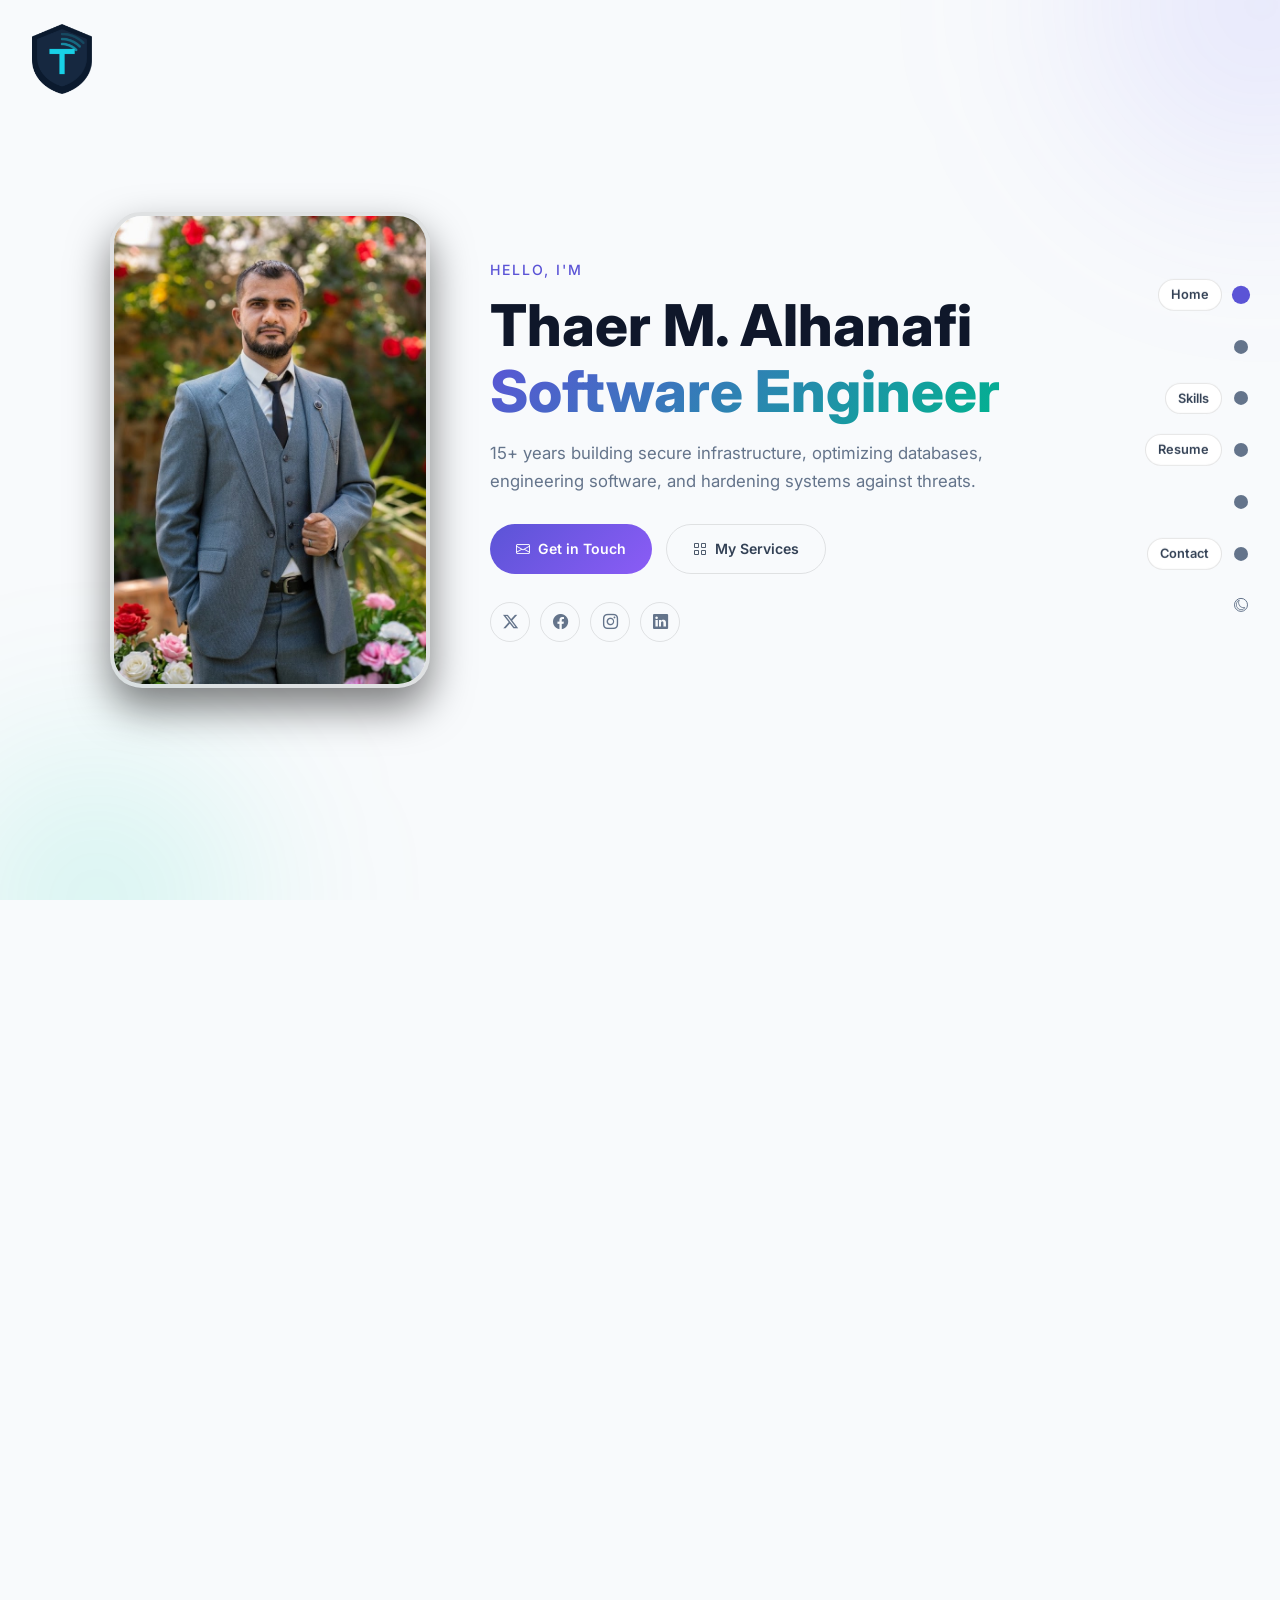
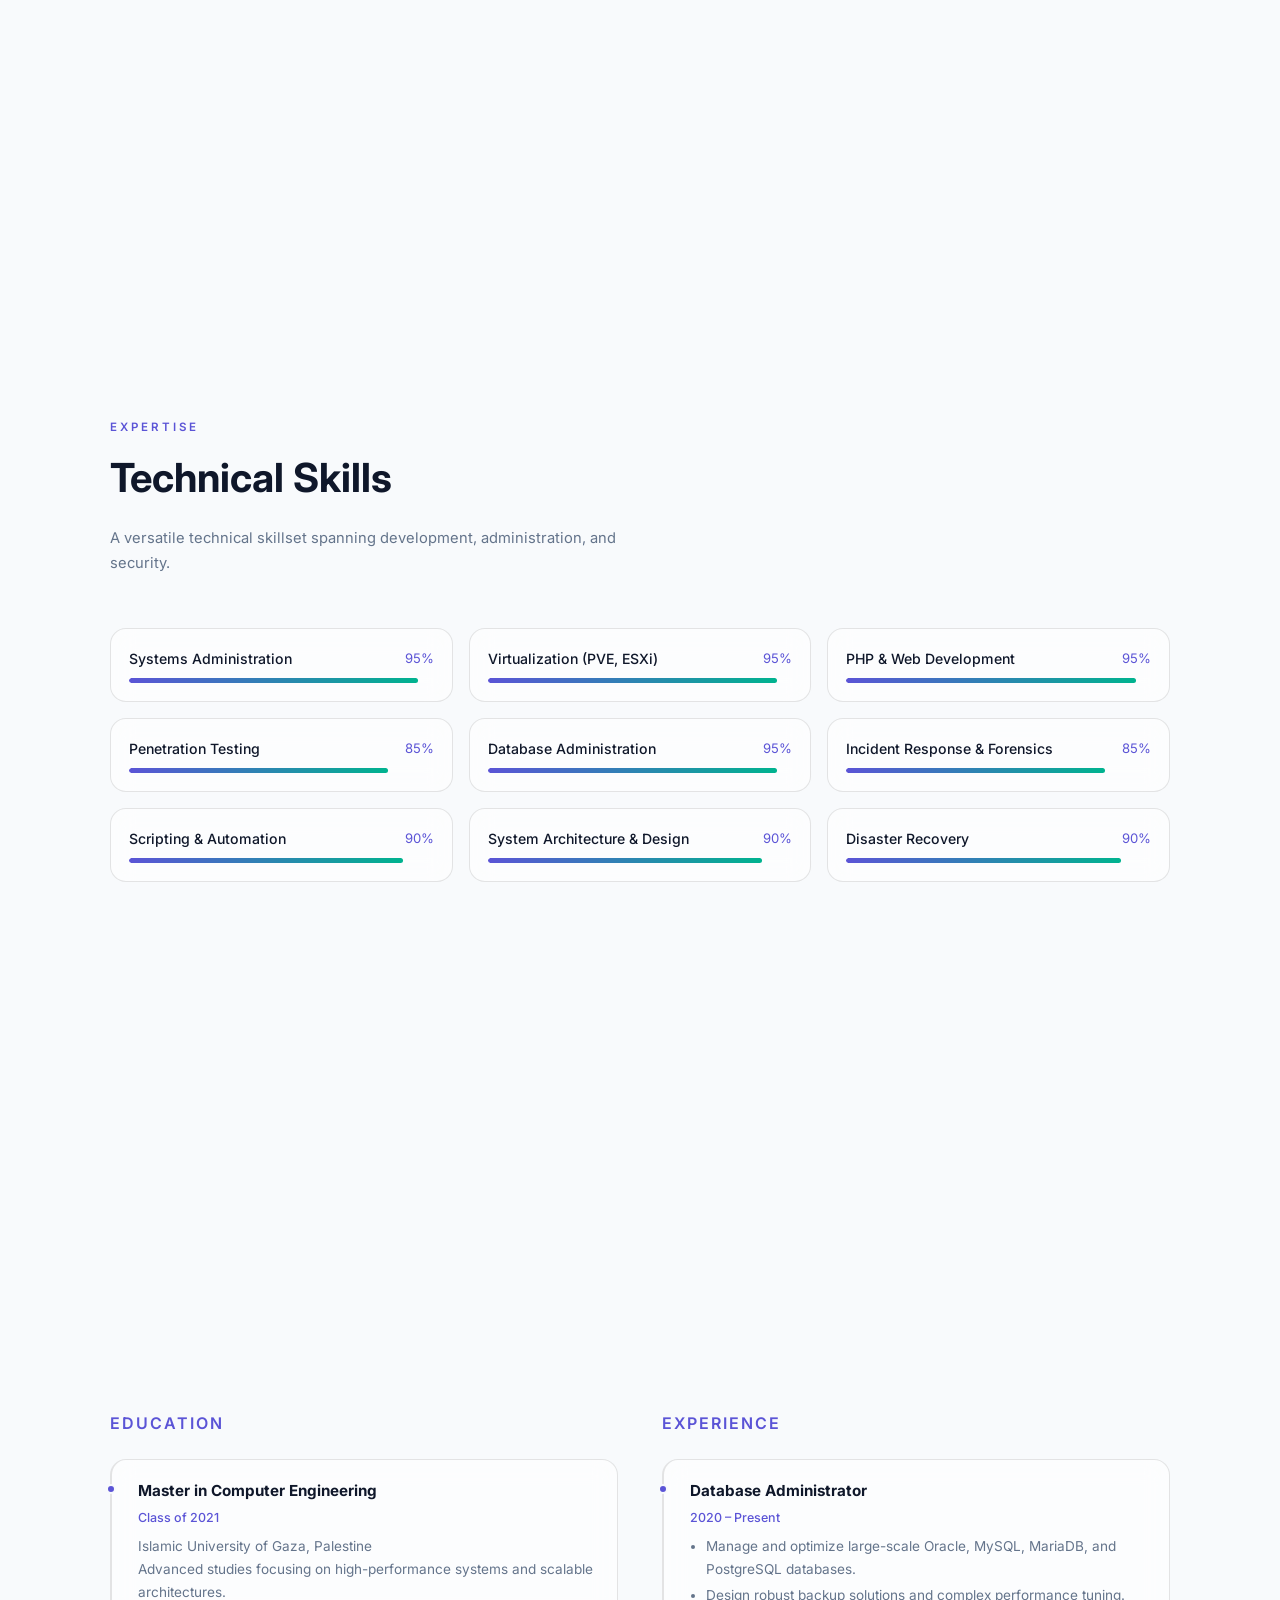
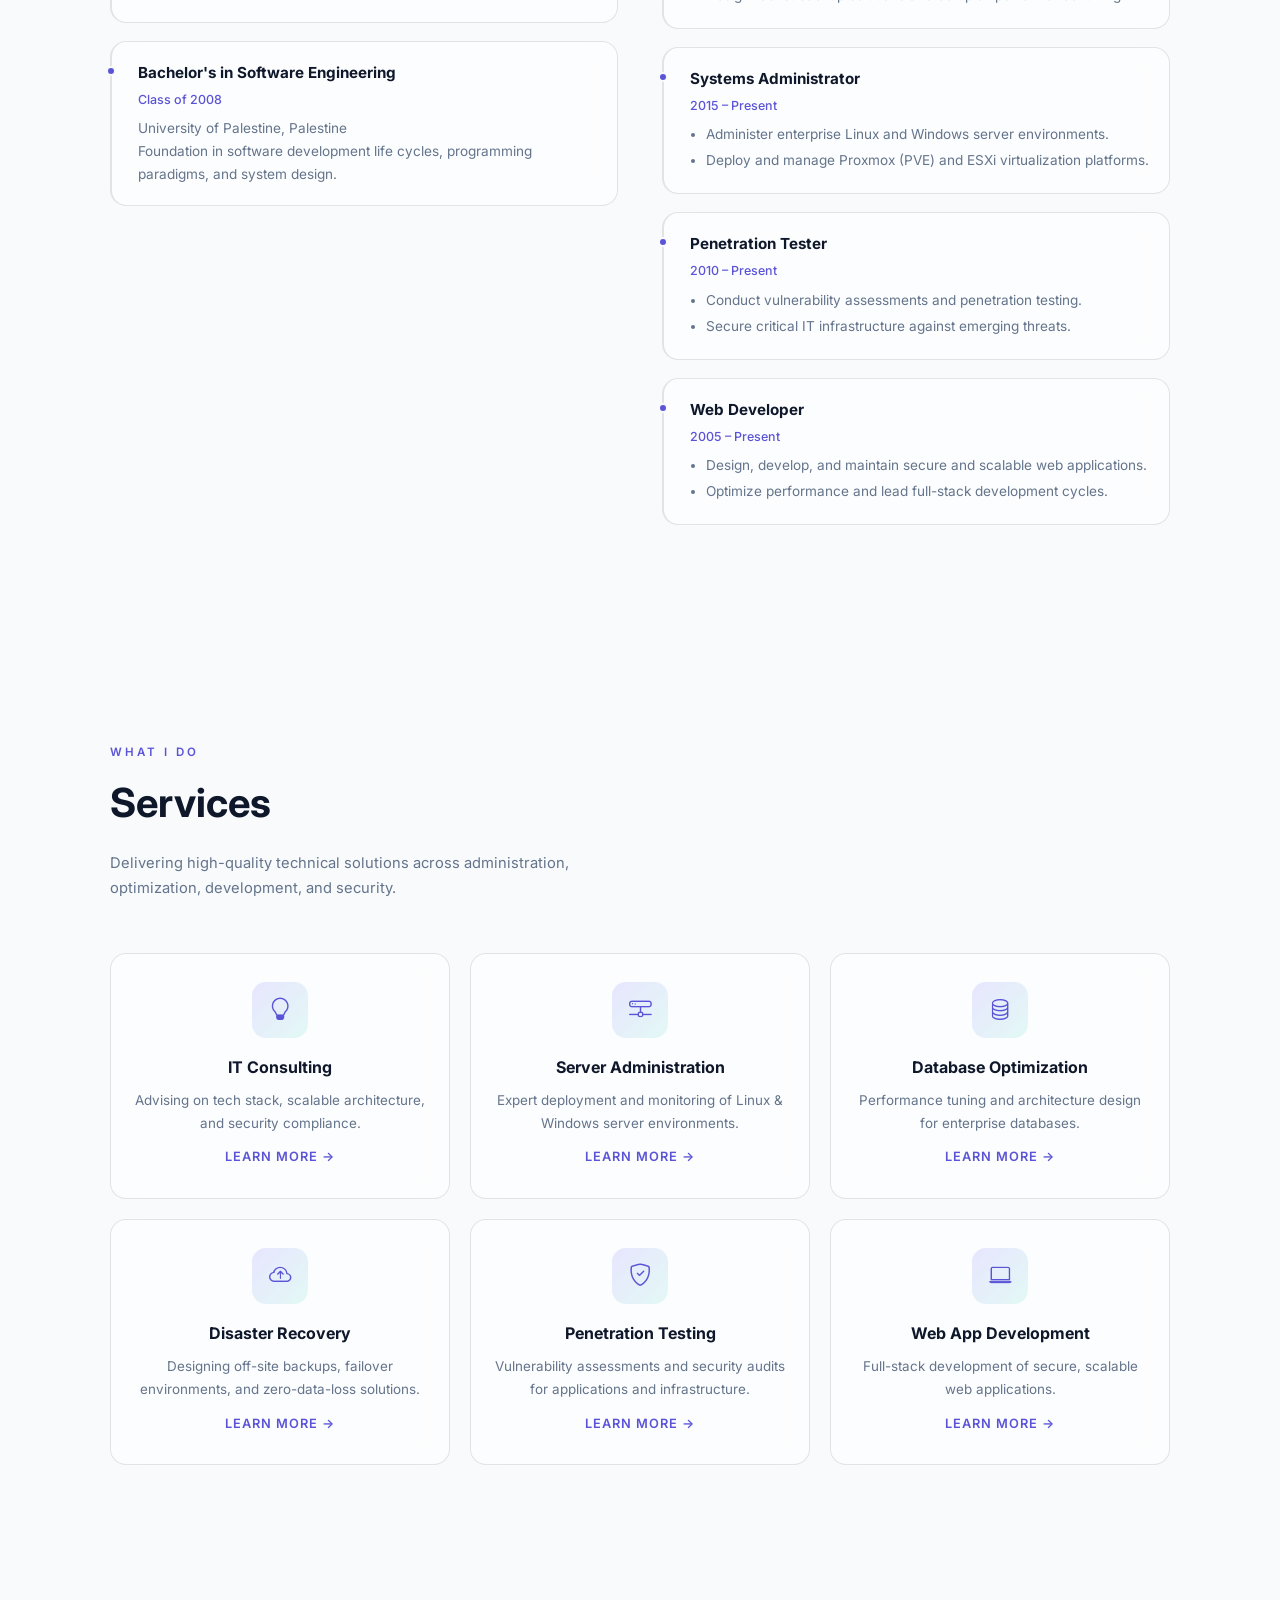
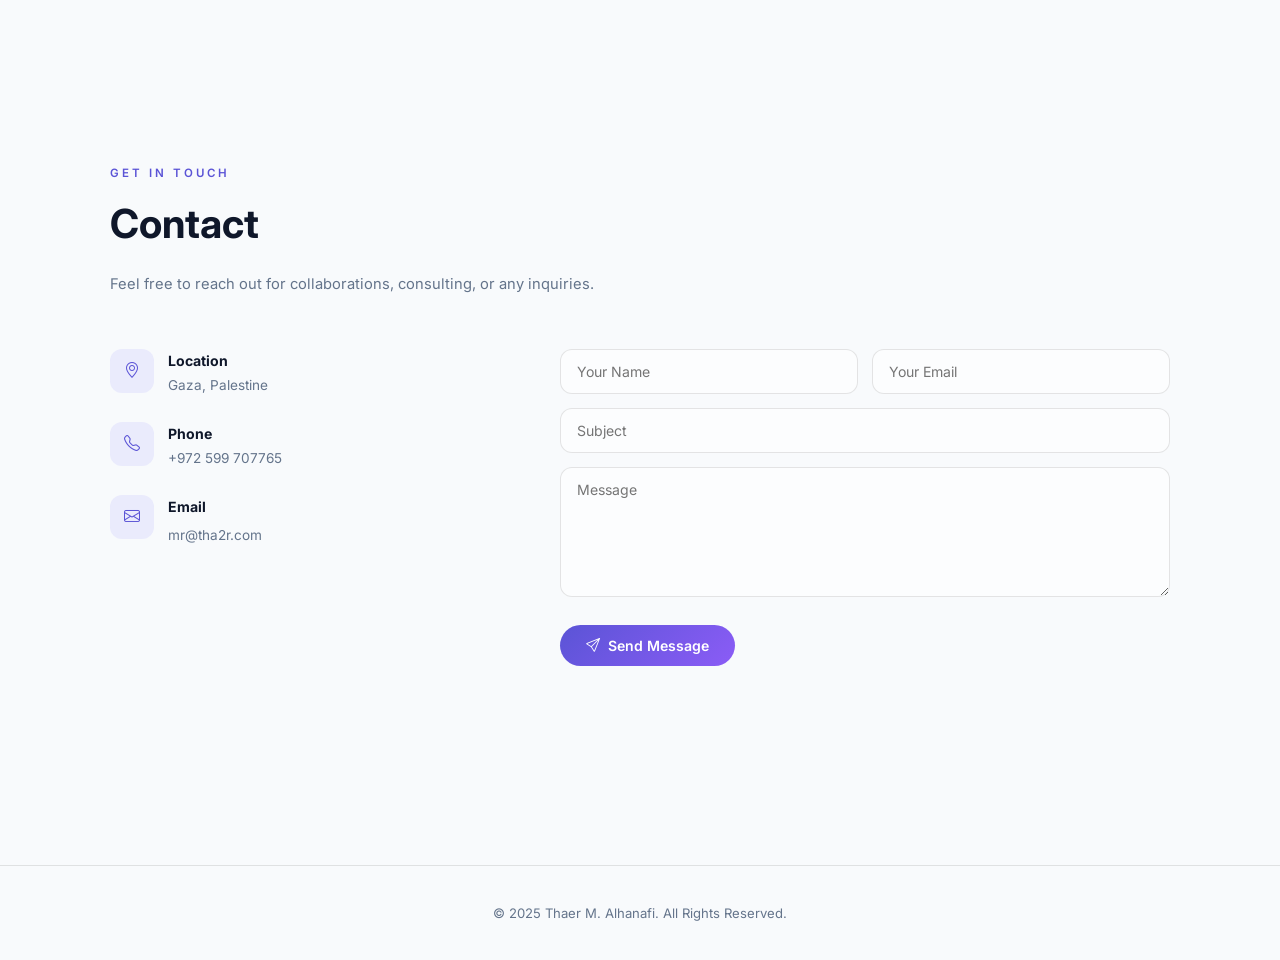
==== index.html @ 5ef542ea "Implement strict JS mouse wheel scrolling for one-page feel" ====
<!DOCTYPE html>
<html lang="en">

<head>
  <meta charset="utf-8">
  <meta name="viewport" content="width=device-width, initial-scale=1.0">
  <title>Thaer M. Alhanafi – Software Engineer & Security Specialist</title>
  <meta name="description"
    content="Thaer Alhanafi – 15+ years in software engineering, database administration, server management, and penetration testing. Based in Palestine.">
  <link href="favicon.ico" rel="icon" type="image/x-icon">
  <link href="favicon.ico" rel="apple-touch-icon">
  <link rel="preconnect" href="https://fonts.googleapis.com">
  <link rel="preconnect" href="https://fonts.gstatic.com" crossorigin>
  <link href="https://fonts.googleapis.com/css2?family=Inter:wght@300;400;500;600;700;800&display=swap"
    rel="stylesheet">
  <link rel="stylesheet" href="https://cdn.jsdelivr.net/npm/bootstrap-icons@1.11.3/font/bootstrap-icons.min.css">
  <link href="assets/css/custom.css" rel="stylesheet">
</head>

<body>

  <a href="#hero" class="top-logo"><img src="assets/img/logo.png" alt="Thaer Alhanafi" width="60"></a>

  <!-- ======= Dot Navigation ======= -->
  <nav class="dot-nav" id="dotNav">
    <ul>
      <li><a href="#hero" class="active"><span class="label">Home</span><span class="dot"></span></a></li>
      <li><a href="#about"><span class="label">About</span><span class="dot"></span></a></li>
      <li><a href="#skills"><span class="label">Skills</span><span class="dot"></span></a></li>
      <li><a href="#resume"><span class="label">Resume</span><span class="dot"></span></a></li>
      <li><a href="#services"><span class="label">Services</span><span class="dot"></span></a></li>
      <li><a href="#contact"><span class="label">Contact</span><span class="dot"></span></a></li>
      <li><a href="javascript:void(0)" id="themeToggle"><span class="label">Theme</span><span class="dot theme-dot"><i
              class="bi bi-moon"
              style="font-size:10px; display:flex; align-items:center; justify-content:center; height:100%;"></i></span></a>
      </li>
    </ul>
  </nav>

  <!-- ======= Main Content ======= -->
  <div class="main-content">

    <!-- Hero -->
    <section class="hero section" id="hero">
      <div class="container hero-content">
        <div class="hero-grid">
          <div class="hero-image-frame">
            <img src="assets/img/main-bg.jpg" alt="Thaer M. Alhanafi">
          </div>
          <div class="hero-text-content">
            <p class="hero-greeting">Hello, I'm</p>
            <h1>Thaer M. Alhanafi<br><span class="gradient-text">Software Engineer</span></h1>
            <p class="hero-desc">15+ years building secure infrastructure, optimizing databases, engineering software,
              and
              hardening systems against threats.</p>
            <div class="hero-actions">
              <a href="#contact" class="btn-primary"><i class="bi bi-envelope"></i> Get in Touch</a>
              <a href="#services" class="btn-outline"><i class="bi bi-grid"></i> My Services</a>
            </div>
            <div class="social-row">
              <a href="https://x.com/mrtha2r"><i class="bi bi-twitter-x"></i></a>
              <a href="https://facebook.com/tha2r"><i class="bi bi-facebook"></i></a>
              <a href="https://instagram.com/mrtha2r"><i class="bi bi-instagram"></i></a>
              <a href="https://linkedin.com/in/tha2r"><i class="bi bi-linkedin"></i></a>
            </div>
          </div>
        </div>
      </div>
    </section>

    <!-- About -->
    <section class="section" id="about">
      <div class="container">
        <div class="section-header reveal">
          <p class="section-label">About Me</p>
          <h2 class="section-title">Who I Am</h2>
          <p class="section-sub">A highly accomplished tech professional with over 15 years of experience spanning web
            development, database administration, system engineering, and penetration testing.</p>
        </div>
        <div class="about-grid reveal">
          <div class="about-photo glass">
            <img src="assets/img/profile-img.jpg" alt="Thaer Alhanafi">
          </div>
          <div class="about-details">
            <h3>Software Engineer &amp; Database Engineer</h3>
            <p>Designing scalable solutions, optimizing complex data structures, and architecting secure server
              environments.</p>
            <div class="info-grid">
              <div class="info-item"><strong>Website:</strong><span>www.tha2r.com</span></div>
              <div class="info-item"><strong>Email:</strong><span>mr@tha2r.com</span></div>
              <div class="info-item"><strong>Phone:</strong><span>+972 599 707765</span></div>
              <div class="info-item"><strong>Location:</strong><span>Gaza, Palestine</span></div>
              <div class="info-item"><strong>Degree:</strong><span>Master's</span></div>
              <div class="info-item"><strong>Freelance:</strong><span>Available</span></div>
            </div>
            <p>I specialize in designing scalable web applications, optimizing complex database architectures (Oracle,
              PostgreSQL, MySQL), managing robust Linux and Windows server environments (PVE, ESXi), and performing
              rigorous security assessments.</p>
          </div>
        </div>
      </div>
    </section>

    <!-- Skills -->
    <section class="section" id="skills">
      <div class="container">
        <div class="section-header reveal">
          <p class="section-label">Expertise</p>
          <h2 class="section-title">Technical Skills</h2>
          <p class="section-sub">A versatile technical skillset spanning development, administration, and security.</p>
        </div>
        <div class="skills-grid reveal">
          <div class="glass skill-item" data-modal="modal-skill-sysadmin">
            <div class="skill-header"><span>Systems Administration</span><em>95%</em></div>
            <div class="skill-bar">
              <div class="skill-fill" data-width="95"></div>
            </div>
          </div>
          <div class="glass skill-item" data-modal="modal-skill-virtualization">
            <div class="skill-header"><span>Virtualization (PVE, ESXi)</span><em>95%</em></div>
            <div class="skill-bar">
              <div class="skill-fill" data-width="95"></div>
            </div>
          </div>
          <div class="glass skill-item" data-modal="modal-skill-php">
            <div class="skill-header"><span>PHP & Web Development</span><em>95%</em></div>
            <div class="skill-bar">
              <div class="skill-fill" data-width="95"></div>
            </div>
          </div>
          <div class="glass skill-item" data-modal="modal-skill-pentest">
            <div class="skill-header"><span>Penetration Testing</span><em>85%</em></div>
            <div class="skill-bar">
              <div class="skill-fill" data-width="85"></div>
            </div>
          </div>
          <div class="glass skill-item" data-modal="modal-skill-db">
            <div class="skill-header"><span>Database Administration </span><em>95%</em></div>
            <div class="skill-bar">
              <div class="skill-fill" data-width="95"></div>
            </div>
          </div>
          <div class="glass skill-item" data-modal="modal-skill-ir">
            <div class="skill-header"><span>Incident Response & Forensics</span><em>85%</em></div>
            <div class="skill-bar">
              <div class="skill-fill" data-width="85"></div>
            </div>
          </div>
          <div class="glass skill-item" data-modal="modal-skill-scripting">
            <div class="skill-header"><span>Scripting & Automation</span><em>90%</em></div>
            <div class="skill-bar">
              <div class="skill-fill" data-width="90"></div>
            </div>
          </div>
          <div class="glass skill-item" data-modal="modal-skill-architecture">
            <div class="skill-header"><span>System Architecture & Design</span><em>90%</em></div>
            <div class="skill-bar">
              <div class="skill-fill" data-width="90"></div>
            </div>
          </div>
          <div class="glass skill-item" data-modal="modal-skill-dr">
            <div class="skill-header"><span>Disaster Recovery</span><em>90%</em></div>
            <div class="skill-bar">
              <div class="skill-fill" data-width="90"></div>
            </div>
          </div>
        </div>
      </div>
    </section>

    <!-- Resume -->
    <section class="section" id="resume">
      <div class="container">
        <div class="section-header reveal">
          <p class="section-label">Career</p>
          <h2 class="section-title">Resume</h2>
          <p class="section-sub">Over a decade of dedication to engineering robust software, managing critical
            infrastructure, and securing technology stacks.</p>
        </div>
        <div class="resume-cols reveal">
          <div class="resume-col">
            <h3>Education</h3>
            <div class="timeline-item glass">
              <h4>Master in Computer Engineering</h4>
              <span class="date">Class of 2021</span>
              <p>Islamic University of Gaza, Palestine</p>
              <p>Advanced studies focusing on high-performance systems and scalable architectures.</p>
            </div>
            <div class="timeline-item glass">
              <h4>Bachelor's in Software Engineering</h4>
              <span class="date">Class of 2008</span>
              <p>University of Palestine, Palestine</p>
              <p>Foundation in software development life cycles, programming paradigms, and system design.</p>
            </div>
          </div>
          <div class="resume-col">
            <h3>Experience</h3>
            <div class="timeline-item glass">
              <h4>Database Administrator</h4>
              <span class="date">2020 – Present</span>
              <ul>
                <li>Manage and optimize large-scale Oracle, MySQL, MariaDB, and PostgreSQL databases.</li>
                <li>Design robust backup solutions and complex performance tuning.</li>
              </ul>
            </div>
            <div class="timeline-item glass">
              <h4>Systems Administrator</h4>
              <span class="date">2015 – Present</span>
              <ul>
                <li>Administer enterprise Linux and Windows server environments.</li>
                <li>Deploy and manage Proxmox (PVE) and ESXi virtualization platforms.</li>
              </ul>
            </div>
            <div class="timeline-item glass">
              <h4>Penetration Tester</h4>
              <span class="date">2010 – Present</span>
              <ul>
                <li>Conduct vulnerability assessments and penetration testing.</li>
                <li>Secure critical IT infrastructure against emerging threats.</li>
              </ul>
            </div>
            <div class="timeline-item glass">
              <h4>Web Developer</h4>
              <span class="date">2005 – Present</span>
              <ul>
                <li>Design, develop, and maintain secure and scalable web applications.</li>
                <li>Optimize performance and lead full-stack development cycles.</li>
              </ul>
            </div>
          </div>
        </div>
      </div>
    </section>

    <!-- Services -->
    <section class="section" id="services">
      <div class="container">
        <div class="section-header reveal">
          <p class="section-label">What I Do</p>
          <h2 class="section-title">Services</h2>
          <p class="section-sub">Delivering high-quality technical solutions across administration, optimization,
            development, and security.</p>
        </div>
        <div class="services-grid reveal">
          <div class="glass service-card" data-modal="modal-consulting">
            <div class="service-icon"><i class="bi bi-lightbulb"></i></div>
            <h3>IT Consulting</h3>
            <p>Advising on tech stack, scalable architecture, and security compliance.</p>
            <span class="more-link">Learn More →</span>
          </div>
          <div class="glass service-card" data-modal="modal-server">
            <div class="service-icon"><i class="bi bi-hdd-network"></i></div>
            <h3>Server Administration</h3>
            <p>Expert deployment and monitoring of Linux & Windows server environments.</p>
            <span class="more-link">Learn More →</span>
          </div>
          <div class="glass service-card" data-modal="modal-db">
            <div class="service-icon"><i class="bi bi-database"></i></div>
            <h3>Database Optimization</h3>
            <p>Performance tuning and architecture design for enterprise databases.</p>
            <span class="more-link">Learn More →</span>
          </div>
          <div class="glass service-card" data-modal="modal-dr">
            <div class="service-icon"><i class="bi bi-cloud-arrow-up"></i></div>
            <h3>Disaster Recovery</h3>
            <p>Designing off-site backups, failover environments, and zero-data-loss solutions.</p>
            <span class="more-link">Learn More →</span>
          </div>
          <div class="glass service-card" data-modal="modal-pentest">
            <div class="service-icon"><i class="bi bi-shield-check"></i></div>
            <h3>Penetration Testing</h3>
            <p>Vulnerability assessments and security audits for applications and infrastructure.</p>
            <span class="more-link">Learn More →</span>
          </div>
          <div class="glass service-card" data-modal="modal-web">
            <div class="service-icon"><i class="bi bi-laptop"></i></div>
            <h3>Web App Development</h3>
            <p>Full-stack development of secure, scalable web applications.</p>
            <span class="more-link">Learn More →</span>
          </div>
        </div>
      </div>
    </section>

    <!-- Contact -->
    <section class="section" id="contact">
      <div class="container">
        <div class="section-header reveal">
          <p class="section-label">Get in Touch</p>
          <h2 class="section-title">Contact</h2>
          <p class="section-sub">Feel free to reach out for collaborations, consulting, or any inquiries.</p>
        </div>
        <div class="contact-grid reveal">
          <ul class="contact-info-list">
            <li>
              <div class="ci-icon"><i class="bi bi-geo-alt"></i></div>
              <div>
                <h4>Location</h4>
                <p>Gaza, Palestine</p>
              </div>
            </li>
            <li>
              <div class="ci-icon"><i class="bi bi-telephone"></i></div>
              <div>
                <h4>Phone</h4>
                <p>+972 599 707765</p>
              </div>
            </li>
            <li>
              <div class="ci-icon"><i class="bi bi-envelope"></i></div>
              <div>
                <h4>Email</h4><a href="mailto:mr@tha2r.com">mr@tha2r.com</a>
              </div>
            </li>
          </ul>
          <form id="contact-form" class="contact-form" action="https://formspree.io/f/xjgqeayd" method="POST">
            <div class="form-row">
              <input type="text" name="name" placeholder="Your Name" required>
              <input type="email" name="email" placeholder="Your Email" required>
            </div>
            <input type="text" name="subject" placeholder="Subject" required>
            <textarea name="message" placeholder="Message" rows="6" required></textarea>
            <div class="form-status" id="formStatus"></div>
            <button type="submit" class="btn-primary" style="align-self:flex-start"><i class="bi bi-send"></i> Send
              Message</button>
          </form>
        </div>
      </div>
    </section>

    <footer class="footer">
      <div class="container">
        <p>&copy; 2025 Thaer M. Alhanafi. All Rights Reserved.</p>
      </div>
    </footer>
  </div>

  <!-- ======= Service Modals ======= -->
  <div class="modal-overlay" id="modal-server">
    <div class="modal-box">
      <button class="modal-close" aria-label="Close"><i class="bi bi-x-lg"></i></button>
      <div class="modal-icon"><i class="bi bi-hdd-network"></i></div>
      <h2>Server Administration</h2>
      <p>Expert deployment, management, and monitoring of Linux and Windows server environments including virtualization
        platforms like Proxmox and ESXi.</p>
      <ul>
        <li><i class="bi bi-check-circle-fill"></i> Linux & Windows Server Management</li>
        <li><i class="bi bi-check-circle-fill"></i> Proxmox VE & VMware ESXi Virtualization</li>
        <li><i class="bi bi-check-circle-fill"></i> Network Configuration & Firewall Hardening</li>
        <li><i class="bi bi-check-circle-fill"></i> Automated Monitoring & Alerting</li>
        <li><i class="bi bi-check-circle-fill"></i> Backup & Disaster Recovery Planning</li>
        <li><i class="bi bi-check-circle-fill"></i> High Availability & Load Balancing</li>
      </ul>
      <div class="modal-cta"><a href="#contact" class="btn-primary" onclick="closeAllModals()"><i
            class="bi bi-envelope"></i> Discuss Your Project</a></div>
    </div>
  </div>

  <div class="modal-overlay" id="modal-db">
    <div class="modal-box">
      <button class="modal-close" aria-label="Close"><i class="bi bi-x-lg"></i></button>
      <div class="modal-icon"><i class="bi bi-database"></i></div>
      <h2>Database Optimization</h2>
      <p>Comprehensive management, performance tuning, and architecture design for Oracle, PostgreSQL, MySQL, and
        MariaDB databases at any scale.</p>
      <ul>
        <li><i class="bi bi-check-circle-fill"></i> Oracle, PostgreSQL, MySQL, MariaDB Administration</li>
        <li><i class="bi bi-check-circle-fill"></i> High Availability & Replication Setup</li>
        <li><i class="bi bi-check-circle-fill"></i> Performance Tuning & Query Optimization</li>
        <li><i class="bi bi-check-circle-fill"></i> Data Integrity & Security Hardening</li>
        <li><i class="bi bi-check-circle-fill"></i> Migration & Schema Architecture Design</li>
        <li><i class="bi bi-check-circle-fill"></i> Redis Caching Strategy</li>
      </ul>
      <div class="modal-cta"><a href="#contact" class="btn-primary" onclick="closeAllModals()"><i
            class="bi bi-envelope"></i> Discuss Your Project</a></div>
    </div>
  </div>

  <div class="modal-overlay" id="modal-web">
    <div class="modal-box">
      <button class="modal-close" aria-label="Close"><i class="bi bi-x-lg"></i></button>
      <div class="modal-icon"><i class="bi bi-laptop"></i></div>
      <h2>Web App Development</h2>
      <p>Full-stack development of secure, scalable, and high-performance web applications tailored to your business
        needs.</p>
      <ul>
        <li><i class="bi bi-check-circle-fill"></i> Custom PHP & Full-Stack Development</li>
        <li><i class="bi bi-check-circle-fill"></i> RESTful API Design & Integration</li>
        <li><i class="bi bi-check-circle-fill"></i> Responsive & Accessible UI/UX</li>
        <li><i class="bi bi-check-circle-fill"></i> Real-Time Applications & WebSockets</li>
        <li><i class="bi bi-check-circle-fill"></i> Performance Optimization & Caching</li>
        <li><i class="bi bi-check-circle-fill"></i> CI/CD Pipeline Configuration</li>
      </ul>
      <div class="modal-cta"><a href="#contact" class="btn-primary" onclick="closeAllModals()"><i
            class="bi bi-envelope"></i> Discuss Your Project</a></div>
    </div>
  </div>

  <div class="modal-overlay" id="modal-pentest">
    <div class="modal-box">
      <button class="modal-close" aria-label="Close"><i class="bi bi-x-lg"></i></button>
      <div class="modal-icon"><i class="bi bi-shield-check"></i></div>
      <h2>Penetration Testing</h2>
      <p>Rigorous vulnerability assessments and security audits to identify and mitigate risks in your applications and
        infrastructure.</p>
      <ul>
        <li><i class="bi bi-check-circle-fill"></i> Web Application Penetration Testing</li>
        <li><i class="bi bi-check-circle-fill"></i> Network & Infrastructure Audits</li>
        <li><i class="bi bi-check-circle-fill"></i> Social Engineering Assessments</li>
        <li><i class="bi bi-check-circle-fill"></i> Detailed Vulnerability Reporting</li>
        <li><i class="bi bi-check-circle-fill"></i> Remediation Guidance & Retesting</li>
        <li><i class="bi bi-check-circle-fill"></i> Compliance & Security Policy Review</li>
      </ul>
      <div class="modal-cta"><a href="#contact" class="btn-primary" onclick="closeAllModals()"><i
            class="bi bi-envelope"></i> Discuss Your Project</a></div>
    </div>
  </div>

  <div class="modal-overlay" id="modal-dr">
    <div class="modal-box">
      <button class="modal-close" aria-label="Close"><i class="bi bi-x-lg"></i></button>
      <div class="modal-icon"><i class="bi bi-cloud-arrow-up"></i></div>
      <h2>Disaster Recovery & Business Continuity</h2>
      <p>Bulletproofing your company's data and uptime by designing robust, automated failover solutions to ensure zero
        data loss.</p>
      <ul>
        <li><i class="bi bi-check-circle-fill"></i> Automated Off-Site Backup Strategies</li>
        <li><i class="bi bi-check-circle-fill"></i> High-Availability Clusters & Failover</li>
        <li><i class="bi bi-check-circle-fill"></i> Data Redundancy Planning</li>
        <li><i class="bi bi-check-circle-fill"></i> Recovery Time Objective (RTO) Optimization</li>
        <li><i class="bi bi-check-circle-fill"></i> Regular Disaster Drill Testing</li>
        <li><i class="bi bi-check-circle-fill"></i> Incident Response Planning</li>
      </ul>
      <div class="modal-cta"><a href="#contact" class="btn-primary" onclick="closeAllModals()"><i
            class="bi bi-envelope"></i> Discuss Your Project</a></div>
    </div>
  </div>

  <div class="modal-overlay" id="modal-consulting">
    <div class="modal-box">
      <button class="modal-close" aria-label="Close"><i class="bi bi-x-lg"></i></button>
      <div class="modal-icon"><i class="bi bi-lightbulb"></i></div>
      <h2>IT Consulting & Technical Strategy</h2>
      <p>Advising leadership on technology decisions, scalable architecture design, and achieving rigorous security
        compliance.</p>
      <ul>
        <li><i class="bi bi-check-circle-fill"></i> Technology Stack Selection</li>
        <li><i class="bi bi-check-circle-fill"></i> Architecture Scalability Reviews</li>
        <li><i class="bi bi-check-circle-fill"></i> Security Compliance (ISO, PCI-DSS)</li>
        <li><i class="bi bi-check-circle-fill"></i> System Modernization Roadmaps</li>
        <li><i class="bi bi-check-circle-fill"></i> Cost Optimization for Infrastructure</li>
        <li><i class="bi bi-check-circle-fill"></i> Technical Leadership & Fractional CTO</li>
      </ul>
      <div class="modal-cta"><a href="#contact" class="btn-primary" onclick="closeAllModals()"><i
            class="bi bi-envelope"></i> Discuss Your Project</a></div>
    </div>
  </div>

  <!-- Skills Modals -->
  <div class="modal-overlay" id="modal-skill-sysadmin">
    <div class="modal-box">
      <button class="modal-close" aria-label="Close"><i class="bi bi-x-lg"></i></button>
      <div class="modal-icon"><i class="bi bi-terminal"></i></div>
      <h2>Systems Administration</h2>
      <p>15+ years of managing high-availability environments across enterprise organizations.</p>
      <ul>
        <li><i class="bi bi-check-circle-fill"></i> Advanced Linux & Windows Server Management</li>
        <li><i class="bi bi-check-circle-fill"></i> Performance Tuning & Resource Optimization</li>
        <li><i class="bi bi-check-circle-fill"></i> Secure Configuration & Hardening</li>
        <li><i class="bi bi-check-circle-fill"></i> Deep Troubleshooting & Log Analysis</li>
      </ul>
      <div class="modal-cta"><a href="#contact" class="btn-primary" onclick="closeAllModals()"><i
            class="bi bi-envelope"></i> Discuss Your Project</a></div>
    </div>
  </div>

  <div class="modal-overlay" id="modal-skill-virtualization">
    <div class="modal-box">
      <button class="modal-close" aria-label="Close"><i class="bi bi-x-lg"></i></button>
      <div class="modal-icon"><i class="bi bi-hdd-stack"></i></div>
      <h2>Virtualization (PVE, ESXi)</h2>
      <p>Designing scalable, isolated, and fault-tolerant virtualized infrastructures.</p>
      <ul>
        <li><i class="bi bi-check-circle-fill"></i> Proxmox VE & VMware ESXi Architecture</li>
        <li><i class="bi bi-check-circle-fill"></i> High Availability (HA) Cluster Setup</li>
        <li><i class="bi bi-check-circle-fill"></i> Storage Area Networks & Distributed Storage</li>
        <li><i class="bi bi-check-circle-fill"></i> Automated Backup & Snapshot Management</li>
      </ul>
      <div class="modal-cta"><a href="#contact" class="btn-primary" onclick="closeAllModals()"><i
            class="bi bi-envelope"></i> Discuss Your Project</a></div>
    </div>
  </div>

  <div class="modal-overlay" id="modal-skill-php">
    <div class="modal-box">
      <button class="modal-close" aria-label="Close"><i class="bi bi-x-lg"></i></button>
      <div class="modal-icon"><i class="bi bi-code-slash"></i></div>
      <h2>PHP & Web Development</h2>
      <p>Building secure, scalable, and complex full-stack web applications from the ground up.</p>
      <ul>
        <li><i class="bi bi-check-circle-fill"></i> Secure Coding Practices & Vulnerability Prevention</li>
        <li><i class="bi bi-check-circle-fill"></i> Custom MVC Architecture & API Development</li>
        <li><i class="bi bi-check-circle-fill"></i> Responsive UI/UX Implementation</li>
        <li><i class="bi bi-check-circle-fill"></i> Complex Business Logic Integration</li>
      </ul>
      <div class="modal-cta"><a href="#contact" class="btn-primary" onclick="closeAllModals()"><i
            class="bi bi-envelope"></i> Discuss Your Project</a></div>
    </div>
  </div>

  <div class="modal-overlay" id="modal-skill-pentest">
    <div class="modal-box">
      <button class="modal-close" aria-label="Close"><i class="bi bi-x-lg"></i></button>
      <div class="modal-icon"><i class="bi bi-shield-lock"></i></div>
      <h2>Penetration Testing</h2>
      <p>Proactively identifying and exploiting vulnerabilities before attackers can leverage them.</p>
      <ul>
        <li><i class="bi bi-check-circle-fill"></i> Web Application Penetration Testing (OWASP)</li>
        <li><i class="bi bi-check-circle-fill"></i> Network & Infrastructure Auditing</li>
        <li><i class="bi bi-check-circle-fill"></i> Privilege Escalation & Exploit Crafting</li>
        <li><i class="bi bi-check-circle-fill"></i> Detailed Reporting & Remediation Guidance</li>
      </ul>
      <div class="modal-cta"><a href="#contact" class="btn-primary" onclick="closeAllModals()"><i
            class="bi bi-envelope"></i> Discuss Your Project</a></div>
    </div>
  </div>

  <div class="modal-overlay" id="modal-skill-db">
    <div class="modal-box">
      <button class="modal-close" aria-label="Close"><i class="bi bi-x-lg"></i></button>
      <div class="modal-icon"><i class="bi bi-database-check"></i></div>
      <h2>Database Administration</h2>
      <p>Architecting and optimizing enterprise-grade database solutions to ensure data integrity and speed.</p>
      <ul>
        <li><i class="bi bi-check-circle-fill"></i> Oracle, MySQL, MariaDB, & PostgreSQL</li>
        <li><i class="bi bi-check-circle-fill"></i> Redis In-Memory Caching & Performance Tuning</li>
        <li><i class="bi bi-check-circle-fill"></i> Complex Query Optimization & Indexing</li>
        <li><i class="bi bi-check-circle-fill"></i> Replication, Clustering, & Data Recovery</li>
      </ul>
      <div class="modal-cta"><a href="#contact" class="btn-primary" onclick="closeAllModals()"><i
            class="bi bi-envelope"></i> Discuss Your Project</a></div>
    </div>
  </div>

  <div class="modal-overlay" id="modal-skill-ir">
    <div class="modal-box">
      <button class="modal-close" aria-label="Close"><i class="bi bi-x-lg"></i></button>
      <div class="modal-icon"><i class="bi bi-search"></i></div>
      <h2>Incident Response & Forensics</h2>
      <p>Rapidly addressing active threats and performing deep forensic analysis on compromised systems.</p>
      <ul>
        <li><i class="bi bi-check-circle-fill"></i> Threat Hunting & Malware Analysis</li>
        <li><i class="bi bi-check-circle-fill"></i> Intrusion Detection & Log Auditing</li>
        <li><i class="bi bi-check-circle-fill"></i> Post-Breach Containment & Eradication</li>
        <li><i class="bi bi-check-circle-fill"></i> Digital Forensics & Attack Vector Tracing</li>
      </ul>
      <div class="modal-cta"><a href="#contact" class="btn-primary" onclick="closeAllModals()"><i
            class="bi bi-envelope"></i> Discuss Your Project</a></div>
    </div>
  </div>

  <div class="modal-overlay" id="modal-skill-scripting">
    <div class="modal-box">
      <button class="modal-close" aria-label="Close"><i class="bi bi-x-lg"></i></button>
      <div class="modal-icon"><i class="bi bi-cpu"></i></div>
      <h2>Scripting & Automation</h2>
      <p>Eliminating manual effort through robust automation and intelligent script design.</p>
      <ul>
        <li><i class="bi bi-check-circle-fill"></i> Bash, Python, & System Shell Scripting</li>
        <li><i class="bi bi-check-circle-fill"></i> Automated Server Provisioning & Maintenance</li>
        <li><i class="bi bi-check-circle-fill"></i> Cron-based Monitoring & Self-Healing Tasks</li>
        <li><i class="bi bi-check-circle-fill"></i> Custom Tooling for Penetration Testing</li>
      </ul>
      <div class="modal-cta"><a href="#contact" class="btn-primary" onclick="closeAllModals()"><i
            class="bi bi-envelope"></i> Discuss Your Project</a></div>
    </div>
  </div>

  <div class="modal-overlay" id="modal-skill-architecture">
    <div class="modal-box">
      <button class="modal-close" aria-label="Close"><i class="bi bi-x-lg"></i></button>
      <div class="modal-icon"><i class="bi bi-diagram-3"></i></div>
      <h2>System Architecture & Design</h2>
      <p>Designing robust, scalable infrastructures tailored for high-demand, secure applications.</p>
      <ul>
        <li><i class="bi bi-check-circle-fill"></i> Network Segmentation & Zero-Trust Design</li>
        <li><i class="bi bi-check-circle-fill"></i> High Availability & Load Balancing</li>
        <li><i class="bi bi-check-circle-fill"></i> Scalable Microservices & Monolithic Structures</li>
        <li><i class="bi bi-check-circle-fill"></i> Cost-to-Performance Optimization</li>
      </ul>
      <div class="modal-cta"><a href="#contact" class="btn-primary" onclick="closeAllModals()"><i
            class="bi bi-envelope"></i> Discuss Your Project</a></div>
    </div>
  </div>

  <div class="modal-overlay" id="modal-skill-dr">
    <div class="modal-box">
      <button class="modal-close" aria-label="Close"><i class="bi bi-x-lg"></i></button>
      <div class="modal-icon"><i class="bi bi-cloud-arrow-up"></i></div>
      <h2>Disaster Recovery</h2>
      <p>Designing robust and automated strategies to protect critical data and guarantee business continuity.</p>
      <ul>
        <li><i class="bi bi-check-circle-fill"></i> Zero-Data-Loss Architecture</li>
        <li><i class="bi bi-check-circle-fill"></i> Cross-Site Replication & Failover</li>
        <li><i class="bi bi-check-circle-fill"></i> Automated Backup & Archiving</li>
        <li><i class="bi bi-check-circle-fill"></i> RTO & RPO Optimization Strategies</li>
      </ul>
      <div class="modal-cta"><a href="#contact" class="btn-primary" onclick="closeAllModals()"><i
            class="bi bi-envelope"></i> Discuss Your Project</a></div>
    </div>
  </div>

  <button class="scroll-top" id="scrollTop" aria-label="Scroll to top"><i class="bi bi-arrow-up"></i></button>

  <script>
    /* Theme Toggle */
    const themeToggle = document.getElementById('themeToggle');
    const themeIcon = themeToggle.querySelector('i');
    if (localStorage.getItem('theme') === 'dark') {
      document.body.classList.add('dark-mode');
      themeIcon.classList.replace('bi-moon', 'bi-brightness-high');
    }
    themeToggle.addEventListener('click', (e) => {
      e.preventDefault();
      document.body.classList.toggle('dark-mode');
      if (document.body.classList.contains('dark-mode')) {
        localStorage.setItem('theme', 'dark');
        themeIcon.classList.replace('bi-moon', 'bi-brightness-high');
      } else {
        localStorage.setItem('theme', 'light');
        themeIcon.classList.replace('bi-brightness-high', 'bi-moon');
      }
    });

    /* Active nav highlight */
    const sections = document.querySelectorAll('.section[id]');
    const navAs = document.querySelectorAll('.dot-nav a');
    window.addEventListener('scroll', () => {
      let cur = '';
      sections.forEach(s => { if (scrollY >= s.offsetTop - 200) cur = s.id; });
      navAs.forEach(a => { a.classList.toggle('active', a.getAttribute('href') === '#' + cur); });
    });

    /* Mouse wheel fullpage scroll */
    let isScrolling = false;
    window.addEventListener('wheel', (e) => {
      if (window.innerWidth <= 768) return; // Let mobile scroll naturally
      e.preventDefault();
      if (isScrolling) return;
      const dir = e.deltaY > 0 ? 1 : -1;
      let cur = 0;
      sections.forEach((s, i) => { if (window.scrollY >= s.offsetTop - 100) cur = i; });
      let next = cur + dir;
      if (next >= 0 && next < sections.length) {
        isScrolling = true;
        sections[next].scrollIntoView({ behavior: 'smooth' });
        setTimeout(() => isScrolling = false, 1000);
      }
    }, { passive: false });

    /* Scroll top button */
    const scrollBtn = document.getElementById('scrollTop');
    window.addEventListener('scroll', () => scrollBtn.classList.toggle('visible', scrollY > 400));
    scrollBtn.addEventListener('click', () => scrollTo({ top: 0, behavior: 'smooth' }));

    /* Reveal on scroll */
    const observer = new IntersectionObserver(entries => {
      entries.forEach(e => { if (e.isIntersecting) { e.target.classList.add('visible'); observer.unobserve(e.target); } });
    }, { threshold: 0.12 });
    document.querySelectorAll('.reveal').forEach(el => observer.observe(el));

    /* Skill bars */
    const skillObs = new IntersectionObserver(entries => {
      entries.forEach(e => {
        if (e.isIntersecting) { e.target.querySelectorAll('.skill-fill').forEach(b => b.style.width = b.dataset.width + '%'); skillObs.unobserve(e.target); }
      });
    }, { threshold: 0.25 });
    document.querySelectorAll('.skills-grid').forEach(g => skillObs.observe(g));

    /* Modals */
    function closeAllModals() { document.querySelectorAll('.modal-overlay').forEach(m => m.classList.remove('active')); document.body.style.overflow = ''; }
    document.querySelectorAll('[data-modal]').forEach(card => {
      card.addEventListener('click', () => {
        document.getElementById(card.dataset.modal).classList.add('active');
        document.body.style.overflow = 'hidden';
      });
    });
    document.querySelectorAll('.modal-close').forEach(btn => btn.addEventListener('click', closeAllModals));
    document.querySelectorAll('.modal-overlay').forEach(ov => {
      ov.addEventListener('click', e => { if (e.target === ov) closeAllModals(); });
    });
    document.addEventListener('keydown', e => { if (e.key === 'Escape') closeAllModals(); });

    /* Contact form (Formspree) */
    const form = document.getElementById('contact-form');
    const status = document.getElementById('formStatus');
    form.addEventListener('submit', async e => {
      e.preventDefault();
      status.textContent = 'Sending...'; status.className = 'form-status';
      try {
        const r = await fetch(form.action, { method: 'POST', body: new FormData(form), headers: { Accept: 'application/json' } });
        if (r.ok) { status.textContent = 'Your message has been sent. Thank you!'; status.className = 'form-status success'; form.reset(); }
        else throw 0;
      } catch { status.textContent = 'Something went wrong. Please try again.'; status.className = 'form-status error'; }
    });
  </script>
</body>

</html>
---- assets/css/custom.css ----
/* ============================================================
   Thaer Alhanafi – Premium Dark CV & Services
   Side-nav layout with modals
   ============================================================ */

*, *::before, *::after { box-sizing: border-box; margin: 0; padding: 0; }

:root {
  --sidebar-w: 280px;
  --sidebar-w-open: 280px;
  --bg: #f8fafc;
  --sidebar-bg: rgba(255,255,255,0.95);
  --bg-card: #ffffff;
  --bg-glass: rgba(255,255,255,0.6);
  --border: rgba(0,0,0,0.1);
  --accent: #5b54d6;
  --accent-2: #00b38f;
  --glow: rgba(108,99,255,0.15);
  --text: #334155;
  --dim: #64748b;
  --bright: #0f172a;
  --gap: 100px;
  --r: 16px;
  --font: 'Inter', system-ui, sans-serif;
}

body.dark-mode {
  --bg: #0a0a0f;
  --sidebar-bg: rgba(10,10,15,0.95);
  --bg-card: rgba(255,255,255,0.04);
  --bg-glass: rgba(255,255,255,0.06);
  --border: rgba(255,255,255,0.08);
  --accent: #6c63ff;
  --accent-2: #00d4aa;
  --glow: rgba(108,99,255,0.35);
  --text: #e4e4e7;
  --dim: #9ca3af;
  --bright: #ffffff;
}

html { scroll-behavior: smooth; }
body { font-family: var(--font); background: var(--bg); color: var(--text); line-height: 1.7; overflow-x: hidden; }
a { color: var(--accent); text-decoration: none; transition: color .25s; }
a:hover { color: var(--accent-2); }
img { max-width: 100%; display: block; }

/* =================== DOT NAVIGATION =================== */
.top-logo {
  position: fixed; top: 24px; left: 32px; z-index: 1000;
  font-size: 1.8rem; font-weight: 800; color: var(--bright);
  text-decoration: none;
}
.dot-nav {
  position: fixed; top: 50%; right: 32px; transform: translateY(-50%); z-index: 1000;
}
.dot-nav ul { list-style: none; display: flex; flex-direction: column; gap: 20px; align-items: flex-end; }
.dot-nav a { display: flex; align-items: center; justify-content: flex-end; gap: 12px; position: relative; text-decoration: none; color: var(--text); }
.dot-nav .label { 
  opacity: 0; transform: translateX(10px); transition: all 0.3s ease; 
  background: var(--bg-card); padding: 4px 12px; border-radius: 20px; 
  font-size: 0.8rem; font-weight: 600; border: 1px solid var(--border);
  backdrop-filter: blur(8px);
}
.dot-nav .dot {
  width: 14px; height: 14px; border-radius: 50%; background: var(--dim);
  transition: all 0.3s ease; display: flex; align-items: center; justify-content: center;
}
.dot-nav .theme-dot { background: transparent; border: 1px solid var(--dim); }
.dot-nav .theme-dot i { font-size: 10px; color: var(--dim); transition: color .3s; }

.dot-nav a:hover .label, .dot-nav a.active .label { opacity: 1; transform: translateX(0); }
.dot-nav a:hover .dot, .dot-nav a.active .dot {
  background: var(--accent); transform: scale(1.3);
}
.dot-nav a:hover .theme-dot { background: var(--accent); border-color: var(--accent); }
.dot-nav a:hover .theme-dot i { color: #fff; }

/* =================== MAIN CONTENT =================== */
html { scroll-behavior: smooth; overflow-y: scroll; }
.main-content { margin-left: 0; min-height: 100vh; width: 100%; }

.section { padding: var(--gap) 0; position: relative; min-height: 100vh; display: flex; flex-direction: column; }
.container { max-width: 1140px; margin: auto; padding: 0 40px; width: 100%; }
.section-label {
  text-transform: uppercase; font-size: .72rem; letter-spacing: 3px;
  color: var(--accent); font-weight: 600; margin-bottom: 6px;
}
.section-title {
  font-size: clamp(1.7rem, 4vw, 2.5rem); font-weight: 700;
  color: var(--bright); margin-bottom: 14px;
}
.section-sub { color: var(--dim); max-width: 540px; font-size: .92rem; }
.section-header { margin-bottom: 52px; }

/* Glass card */
.glass {
  background: var(--bg-glass); border: 1px solid var(--border);
  border-radius: var(--r); backdrop-filter: blur(12px);
  transition: transform .3s, box-shadow .3s, border-color .3s;
}
.glass:hover {
  transform: translateY(-3px);
  box-shadow: 0 10px 36px rgba(108,99,255,0.1);
  border-color: rgba(108,99,255,0.2);
}

/* =================== HERO =================== */
.hero {
  min-height: 100vh; display: flex; align-items: center;
  position: relative; overflow: hidden;
}
.hero::before {
  content: ''; position: absolute; top: -30%; right: -20%;
  width: 550px; height: 550px; border-radius: 50%;
  background: radial-gradient(circle, var(--glow) 0%, transparent 70%);
  filter: blur(80px); animation: orb 8s ease-in-out infinite;
}
.hero::after {
  content: ''; position: absolute; bottom: -25%; left: -10%;
  width: 450px; height: 450px; border-radius: 50%;
  background: radial-gradient(circle, rgba(0,212,170,0.18) 0%, transparent 70%);
  filter: blur(80px); animation: orb 10s ease-in-out infinite reverse;
}
@keyframes orb { 0%,100%{transform:translate(0,0)} 50%{transform:translate(25px,-25px)} }

.hero-content { position: relative; z-index: 1; width: 100%; }
.hero-grid { display: grid; grid-template-columns: 1fr; gap: 40px; align-items: center; }
.hero-image-frame {
  border-radius: var(--r); overflow: hidden;
  border: 4px solid var(--border); box-shadow: 0 20px 40px rgba(0,0,0,0.5);
  max-width: 240px; margin: 0 auto;
}
.hero-image-frame img { width: 100%; height: auto; display: block; object-fit: cover; aspect-ratio: 2 / 3; }
@media (min-width: 900px) {
  .hero-grid { grid-template-columns: 320px 1fr; gap: 60px; }
  .hero-image-frame { margin: 0; max-width: none; border-radius: calc(var(--r) * 2); }
}
.hero-greeting {
  font-size: .88rem; color: var(--accent); font-weight: 500;
  letter-spacing: 2px; text-transform: uppercase; margin-bottom: 10px;
}
.hero h1 {
  font-size: clamp(2.2rem, 5.5vw, 3.6rem); font-weight: 800;
  color: var(--bright); line-height: 1.15; margin-bottom: 14px;
}
.hero h1 .gradient-text {
  background: linear-gradient(135deg, var(--accent), var(--accent-2));
  -webkit-background-clip: text; -webkit-text-fill-color: transparent; background-clip: text;
}
.hero-desc { font-size: 1.05rem; color: var(--dim); max-width: 500px; margin-bottom: 28px; }
.hero-actions { display: flex; gap: 14px; flex-wrap: wrap; }

/* Buttons */
.btn-primary {
  display: inline-flex; align-items: center; gap: 8px;
  padding: 12px 26px; border-radius: 50px; font-weight: 600; font-size: .88rem;
  background: linear-gradient(135deg, var(--accent), #8b5cf6);
  color: #fff; border: none; cursor: pointer;
  transition: transform .25s, box-shadow .25s; font-family: var(--font);
}
.btn-primary:hover { transform: translateY(-2px); box-shadow: 0 8px 28px var(--glow); color: #fff; }
.btn-outline {
  display: inline-flex; align-items: center; gap: 8px;
  padding: 12px 26px; border-radius: 50px; font-weight: 600; font-size: .88rem;
  background: transparent; color: var(--text);
  border: 1px solid var(--border); cursor: pointer;
  transition: border-color .25s, color .25s; font-family: var(--font);
}
.btn-outline:hover { border-color: var(--accent); color: var(--accent); }

/* Social row */
.social-row { display: flex; gap: 10px; margin-top: 28px; }
.social-row a {
  width: 40px; height: 40px; border-radius: 50%;
  display: flex; align-items: center; justify-content: center;
  border: 1px solid var(--border); color: var(--dim); font-size: .95rem;
  transition: all .25s;
}
.social-row a:hover { background: var(--accent); border-color: var(--accent); color: #fff; transform: translateY(-2px); }

/* =================== ABOUT =================== */
.about-grid { display: grid; grid-template-columns: 320px 1fr; gap: 60px; align-items: start; }
.about-photo { border-radius: var(--r); overflow: hidden; border: 2px solid var(--border); }
.about-photo img { width: 100%; height: auto; }
.about-details h3 { font-size: 1.3rem; color: var(--bright); margin-bottom: 10px; }
.about-details > p { color: var(--dim); margin-bottom: 18px; font-size: .92rem; }
.info-grid { display: grid; grid-template-columns: 1fr 1fr; gap: 10px 28px; margin-bottom: 18px; }
.info-item { display: flex; gap: 8px; font-size: .88rem; }
.info-item strong { color: var(--bright); min-width: 76px; }
.info-item span { color: var(--dim); }

/* =================== SKILLS =================== */
.skills-grid { display: grid; grid-template-columns: repeat(auto-fit, minmax(320px, 1fr)); gap: 16px; }
.skill-item { padding: 18px; cursor: pointer; transition: transform 0.3s ease, border-color 0.3s ease; }
.skill-item:hover { transform: translateY(-4px); border-color: var(--accent); }
.skill-header { display: flex; justify-content: space-between; margin-bottom: 7px; }
.skill-header span { font-size: .88rem; font-weight: 500; color: var(--bright); }
.skill-header em { font-style: normal; font-size: .82rem; color: var(--accent); }
.skill-bar { height: 5px; border-radius: 3px; background: rgba(255,255,255,0.06); overflow: hidden; }
.skill-fill {
  height: 100%; border-radius: 3px;
  background: linear-gradient(90deg, var(--accent), var(--accent-2));
  width: 0; transition: width 1.2s ease;
}

/* =================== RESUME =================== */
.resume-cols { display: grid; grid-template-columns: 1fr 1fr; gap: 44px; }
.resume-col h3 {
  font-size: 1rem; text-transform: uppercase; letter-spacing: 2px;
  color: var(--accent); margin-bottom: 22px; font-weight: 600;
}
.timeline-item {
  position: relative; padding: 18px 18px 18px 26px; margin-bottom: 18px;
  border-left: 2px solid var(--border);
}
.timeline-item::before {
  content: ''; position: absolute; left: -6px; top: 24px;
  width: 10px; height: 10px; border-radius: 50%;
  background: var(--accent); border: 2px solid var(--bg);
}
.timeline-item h4 { font-size: .95rem; color: var(--bright); margin-bottom: 3px; }
.timeline-item .date { font-size: .78rem; color: var(--accent); font-weight: 500; margin-bottom: 7px; display: block; }
.timeline-item p, .timeline-item li { font-size: .85rem; color: var(--dim); }
.timeline-item ul { padding-left: 16px; margin-top: 6px; }
.timeline-item li { margin-bottom: 3px; }

/* =================== SERVICES =================== */
.services-grid { display: grid; grid-template-columns: repeat(auto-fit, minmax(320px, 1fr)); gap: 20px; }
.service-card { padding: 28px 20px; text-align: center; cursor: pointer; }
.service-card:hover { border-color: var(--accent); }
.service-icon {
  width: 56px; height: 56px; border-radius: 14px; margin: 0 auto 16px;
  display: flex; align-items: center; justify-content: center;
  background: linear-gradient(135deg, rgba(108,99,255,0.15), rgba(0,212,170,0.1));
  font-size: 1.4rem; color: var(--accent); transition: transform .3s;
}
.service-card:hover .service-icon { transform: scale(1.1); }
.service-card h3 { font-size: 1rem; color: var(--bright); margin-bottom: 8px; }
.service-card p { font-size: .84rem; color: var(--dim); }
.service-card .more-link {
  display: inline-block; margin-top: 12px; font-size: .8rem;
  font-weight: 600; color: var(--accent); letter-spacing: 1px; text-transform: uppercase;
}

/* =================== MODAL =================== */
.modal-overlay {
  position: fixed; inset: 0; z-index: 500;
  background: rgba(0,0,0,0.7); backdrop-filter: blur(6px);
  display: flex; align-items: center; justify-content: center;
  opacity: 0; pointer-events: none; transition: opacity .3s;
  padding: 24px;
}
.modal-overlay.active { opacity: 1; pointer-events: auto; }
.modal-box {
  background: var(--bg); border: 1px solid var(--border);
  border-radius: 20px; max-width: 640px; width: 100%;
  max-height: 85vh; overflow-y: auto; position: relative;
  transform: translateY(20px) scale(0.97);
  transition: transform .35s cubic-bezier(.4,0,.2,1);
  padding: 36px 32px;
}
.modal-overlay.active .modal-box { transform: translateY(0) scale(1); }
.modal-close {
  position: absolute; top: 16px; right: 16px;
  width: 36px; height: 36px; border-radius: 50%;
  background: var(--bg-glass); border: 1px solid var(--border);
  color: var(--dim); font-size: 1.1rem; cursor: pointer;
  display: flex; align-items: center; justify-content: center;
  transition: all .25s;
}
.modal-close:hover { background: var(--accent); border-color: var(--accent); color: #fff; }
.modal-icon {
  width: 56px; height: 56px; border-radius: 14px; margin-bottom: 20px; margin-right: 16px;
  display: inline-flex; align-items: center; justify-content: center; vertical-align: middle;
  background: linear-gradient(135deg, rgba(108,99,255,0.2), rgba(0,212,170,0.12));
  font-size: 1.5rem; color: var(--accent);
}
.modal-box h2 { 
  display: inline-block; vertical-align: middle; 
  font-size: 1.4rem; color: var(--bright); margin-bottom: 20px; 
  max-width: calc(100% - 80px);
}
.modal-box p { color: var(--dim); font-size: .92rem; margin-bottom: 14px; }
.modal-box ul { padding-left: 20px; margin-bottom: 14px; }
.modal-box li { color: var(--dim); font-size: .88rem; margin-bottom: 6px; }
.modal-box li i { color: var(--accent-2); margin-right: 6px; }
.modal-box .modal-cta { margin-top: 20px; }

/* =================== CONTACT =================== */
.contact-grid { display: grid; grid-template-columns: 1fr 1.5fr; gap: 44px; }
.contact-info-list { list-style: none; }
.contact-info-list li { display: flex; align-items: flex-start; gap: 14px; margin-bottom: 24px; }
.ci-icon {
  width: 44px; height: 44px; border-radius: 12px; flex-shrink: 0;
  display: flex; align-items: center; justify-content: center;
  background: rgba(108,99,255,0.1); color: var(--accent); font-size: 1rem;
}
.contact-info-list h4 { font-size: .88rem; color: var(--bright); margin-bottom: 2px; }
.contact-info-list p, .contact-info-list a { font-size: .85rem; color: var(--dim); }
.contact-form { display: flex; flex-direction: column; gap: 14px; }
.form-row { display: grid; grid-template-columns: 1fr 1fr; gap: 14px; }
.contact-form input, .contact-form textarea {
  width: 100%; padding: 13px 16px; border-radius: 12px;
  border: 1px solid var(--border); background: var(--bg-glass);
  color: var(--text); font-family: var(--font); font-size: .88rem;
  outline: none; transition: border-color .25s;
}
.contact-form input:focus, .contact-form textarea:focus { border-color: var(--accent); }
.contact-form textarea { min-height: 130px; resize: vertical; }
.form-status { text-align: center; font-size: .88rem; }
.form-status.success { color: var(--accent-2); }
.form-status.error { color: #ef4444; }

/* =================== FOOTER =================== */
.footer { padding: 36px 0; text-align: center; border-top: 1px solid var(--border); }
.footer p { font-size: .82rem; color: var(--dim); }

/* =================== SCROLL TOP =================== */
.scroll-top {
  position: fixed; bottom: 22px; right: 22px; z-index: 99;
  width: 42px; height: 42px; border-radius: 50%;
  background: var(--accent); color: #fff; border: none;
  display: flex; align-items: center; justify-content: center;
  cursor: pointer; opacity: 0; pointer-events: none;
  transition: opacity .3s, transform .3s; font-size: 1.1rem;
}
.scroll-top.visible { opacity: 1; pointer-events: auto; }
.scroll-top:hover { transform: translateY(-3px); }

/* =================== REVEAL =================== */
.reveal { opacity: 0; transform: translateY(28px); transition: opacity .7s ease, transform .7s ease; }
.reveal.visible { opacity: 1; transform: translateY(0); }

/* =================== RESPONSIVE =================== */
@media (max-width: 900px) {
  .about-grid { grid-template-columns: 1fr; }
  .about-photo { max-width: 220px; }
  .resume-cols { grid-template-columns: 1fr; }
  .contact-grid { grid-template-columns: 1fr; }
}
@media (max-width: 768px) {
  html { scroll-snap-type: none; } /* Disable snapping on mobile for easier reading of tall sections */
  .dot-nav { right: 12px; }
  .dot-nav .label { display: none; } /* Hide labels on mobile to prevent overflow */
  .hero h1 { font-size: 1.9rem; }
  .form-row { grid-template-columns: 1fr; }
  .info-grid { grid-template-columns: 1fr; }
  .modal-box { padding: 28px 20px; }
}
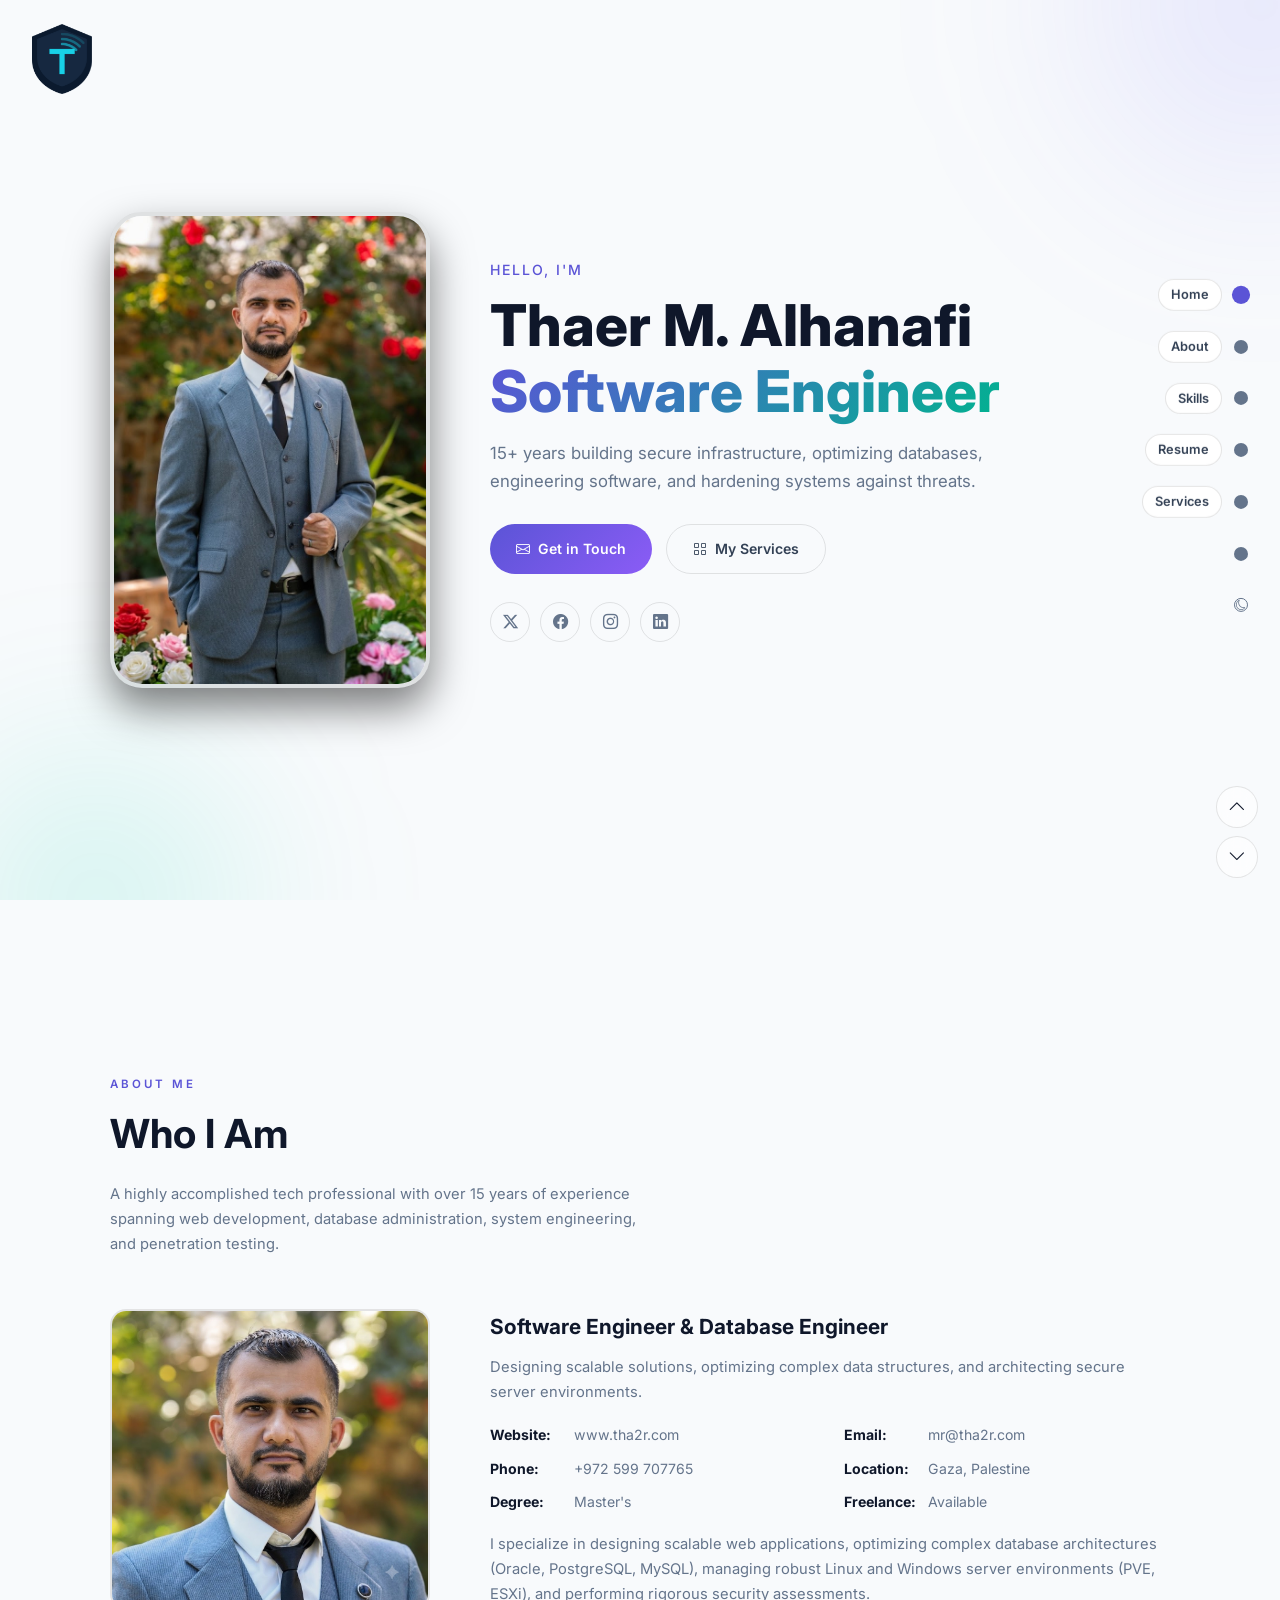
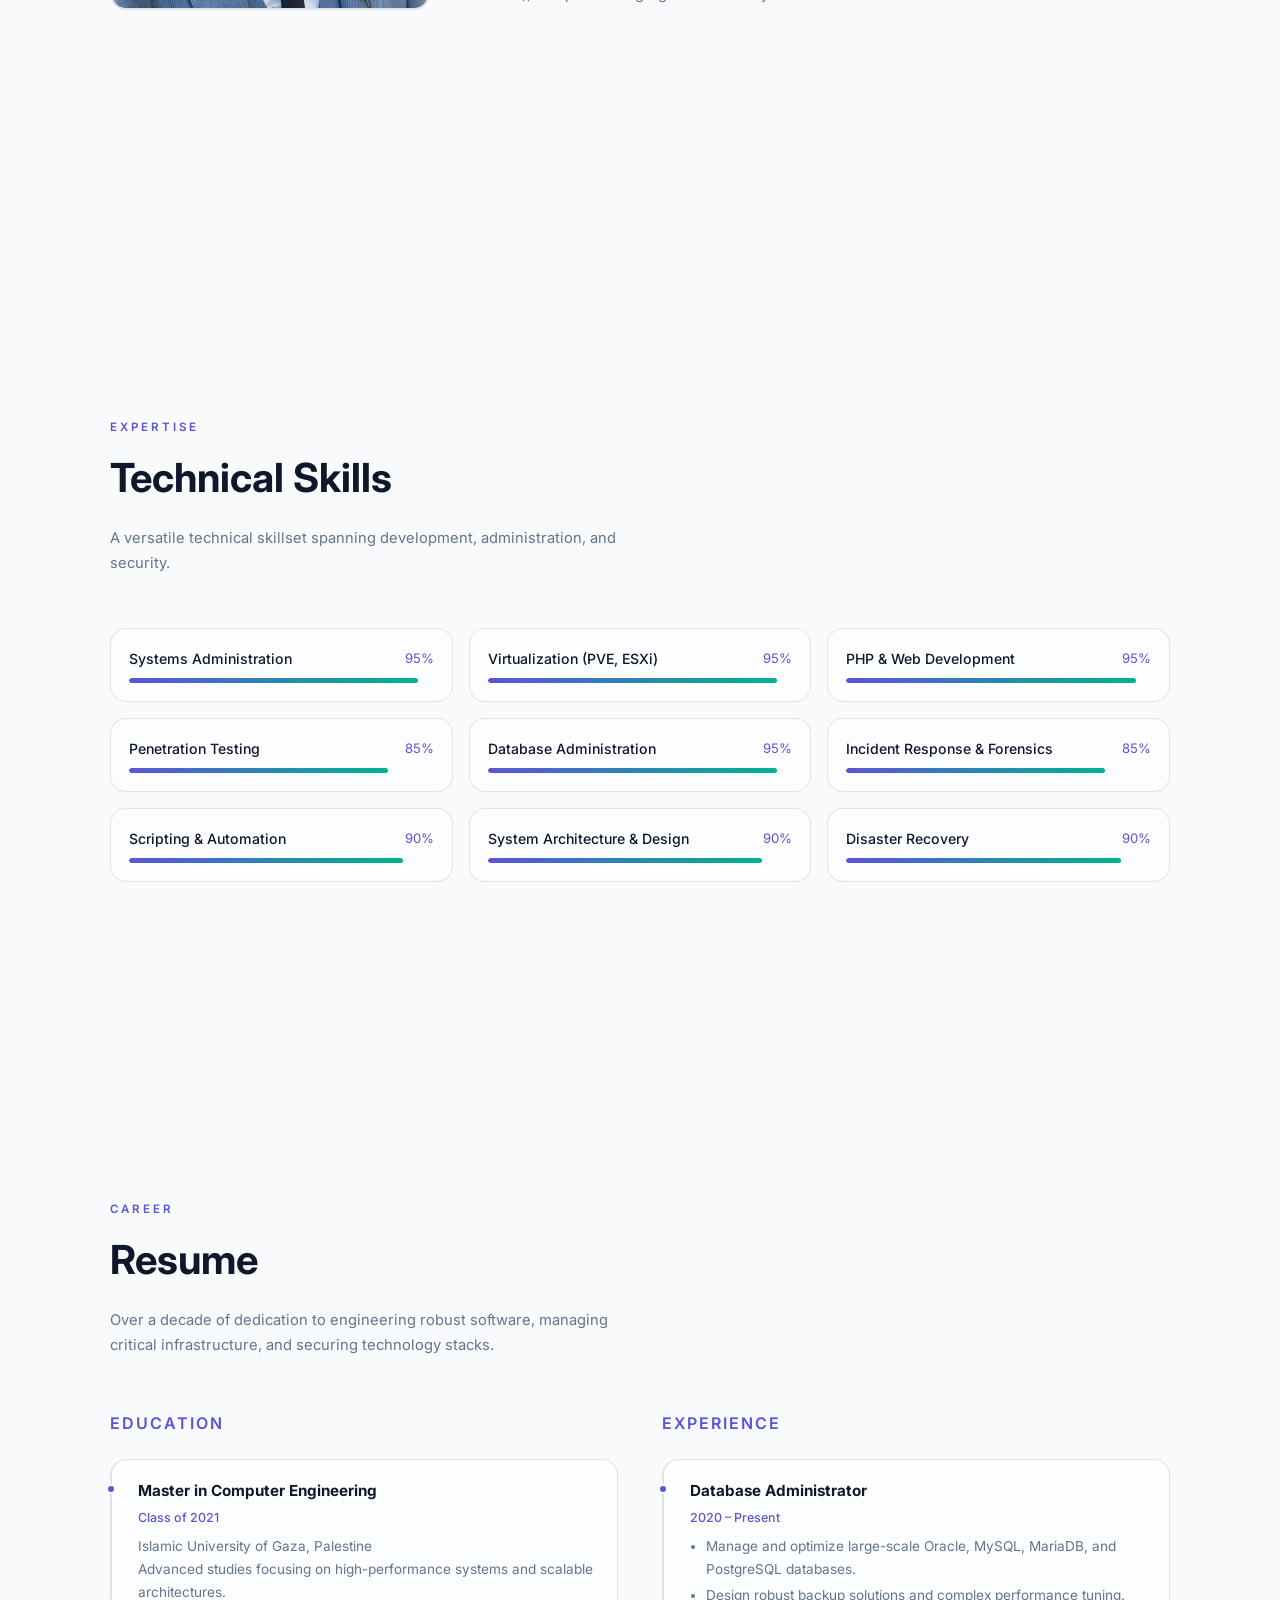
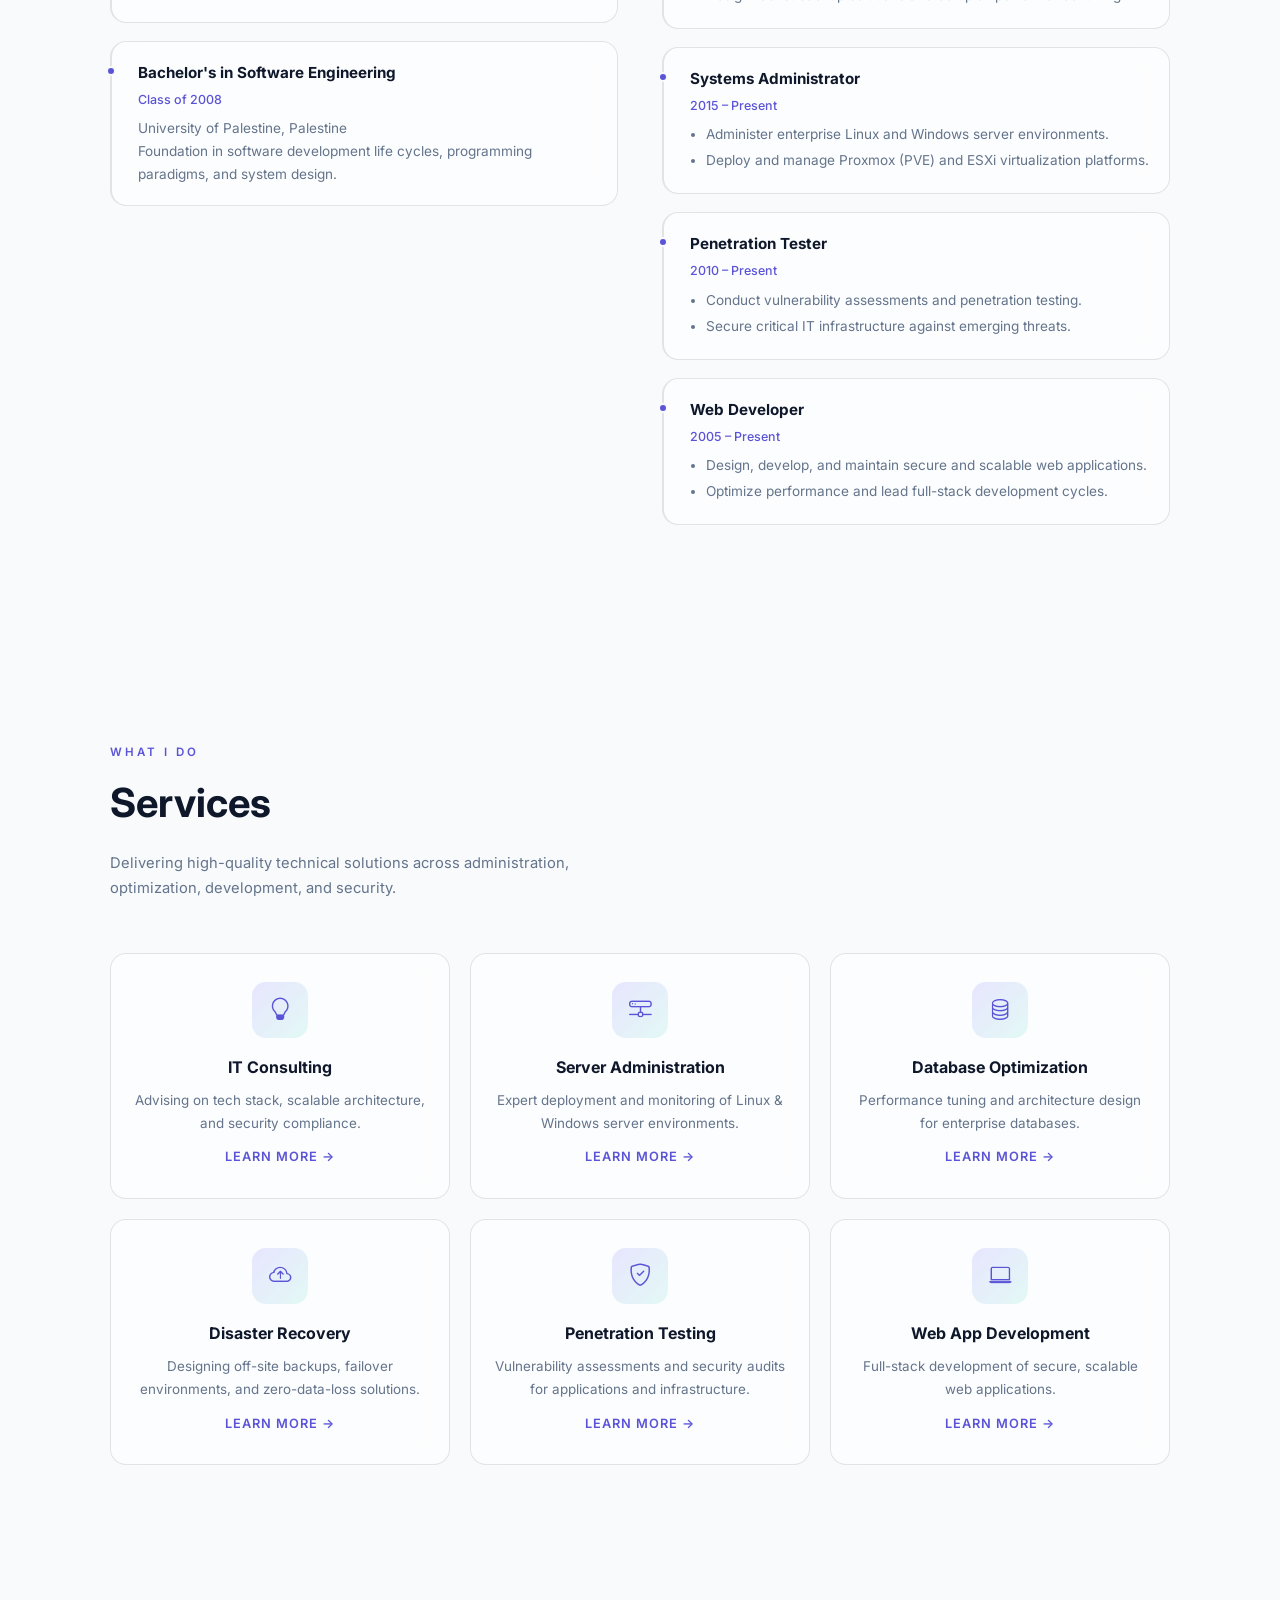
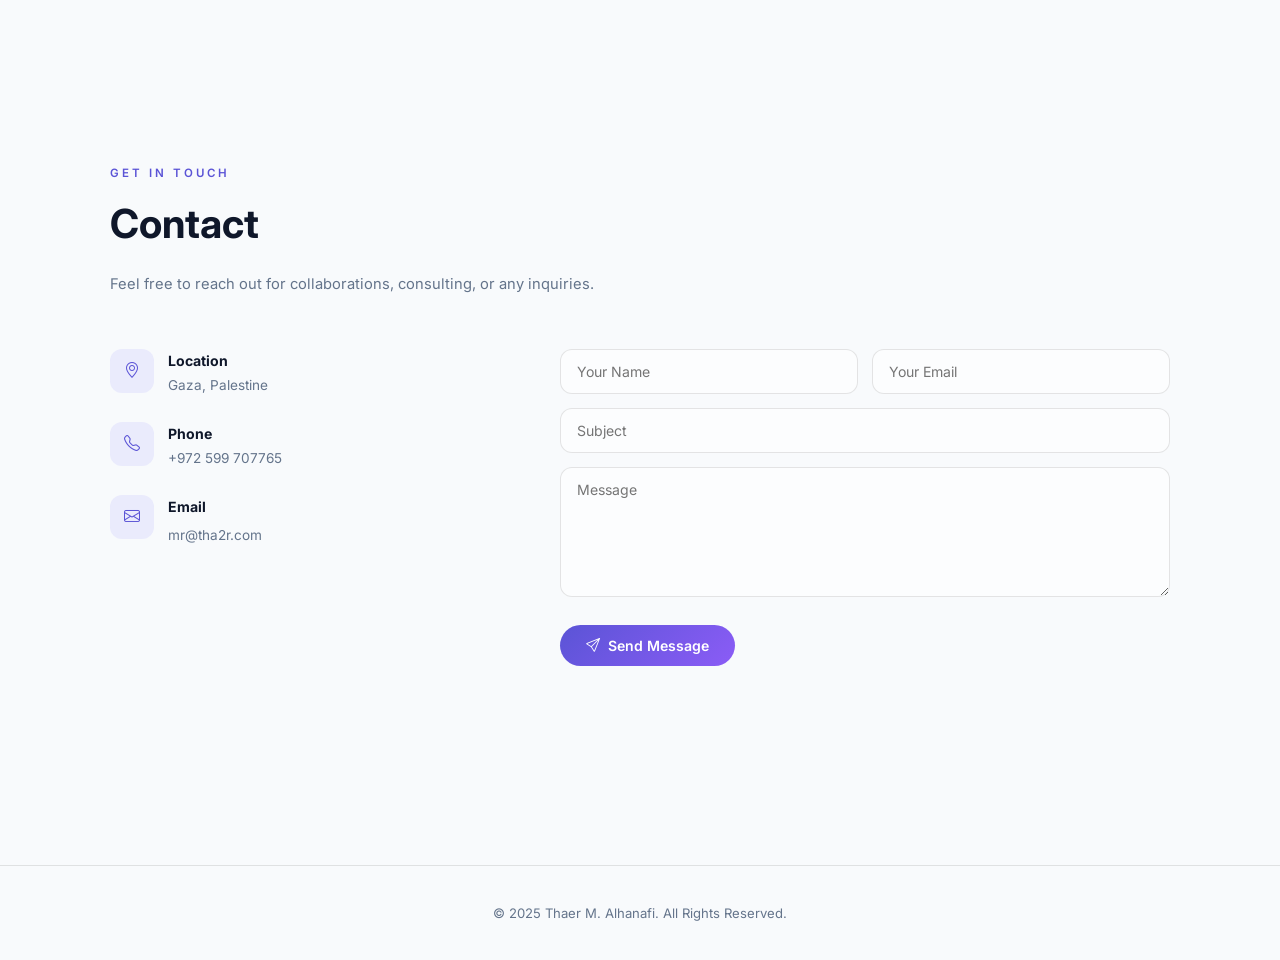
==== commit 332ea511: "Replace JS scroll hijack with Up/Down navigation buttons and restore CSS snapping" ====
--- a/index.html
+++ b/index.html
@@ -610,7 +610,10 @@
     </div>
   </div>
 
-  <button class="scroll-top" id="scrollTop" aria-label="Scroll to top"><i class="bi bi-arrow-up"></i></button>
+  <div class="nav-arrows">
+    <button id="navUp" aria-label="Previous Section"><i class="bi bi-chevron-up"></i></button>
+    <button id="navDown" aria-label="Next Section"><i class="bi bi-chevron-down"></i></button>
+  </div>
 
   <script>
     /* Theme Toggle */
@@ -641,27 +644,29 @@
       navAs.forEach(a => { a.classList.toggle('active', a.getAttribute('href') === '#' + cur); });
     });
 
-    /* Mouse wheel fullpage scroll */
-    let isScrolling = false;
-    window.addEventListener('wheel', (e) => {
-      if (window.innerWidth <= 768) return; // Let mobile scroll naturally
-      e.preventDefault();
-      if (isScrolling) return;
-      const dir = e.deltaY > 0 ? 1 : -1;
+    /* Section Up/Down Buttons */
+    const navUp = document.getElementById('navUp');
+    const navDown = document.getElementById('navDown');
+    
+    function scrollDir(dir) {
       let cur = 0;
       sections.forEach((s, i) => { if (window.scrollY >= s.offsetTop - 100) cur = i; });
       let next = cur + dir;
       if (next >= 0 && next < sections.length) {
-        isScrolling = true;
         sections[next].scrollIntoView({ behavior: 'smooth' });
-        setTimeout(() => isScrolling = false, 1000);
       }
-    }, { passive: false });
-
-    /* Scroll top button */
-    const scrollBtn = document.getElementById('scrollTop');
-    window.addEventListener('scroll', () => scrollBtn.classList.toggle('visible', scrollY > 400));
-    scrollBtn.addEventListener('click', () => scrollTo({ top: 0, behavior: 'smooth' }));
+    }
+    navUp.addEventListener('click', () => scrollDir(-1));
+    navDown.addEventListener('click', () => scrollDir(1));
+    
+    window.addEventListener('scroll', () => {
+      let cur = 0;
+      sections.forEach((s, i) => { if (window.scrollY >= s.offsetTop - 100) cur = i; });
+      navUp.style.opacity = cur > 0 ? '1' : '0';
+      navUp.style.pointerEvents = cur > 0 ? 'auto' : 'none';
+      navDown.style.opacity = cur < sections.length - 1 ? '1' : '0';
+      navDown.style.pointerEvents = cur < sections.length - 1 ? 'auto' : 'none';
+    });
 
     /* Reveal on scroll */
     const observer = new IntersectionObserver(entries => {
--- a/assets/css/custom.css
+++ b/assets/css/custom.css
@@ -76,7 +76,7 @@
 .dot-nav a:hover .theme-dot i { color: #fff; }
 
 /* =================== MAIN CONTENT =================== */
-html { scroll-behavior: smooth; overflow-y: scroll; }
+html { scroll-behavior: smooth; scroll-snap-type: y mandatory; overflow-y: scroll; }
 .main-content { margin-left: 0; min-height: 100vh; width: 100%; }
 
 .section { padding: var(--gap) 0; position: relative; min-height: 100vh; display: flex; flex-direction: column; }
@@ -315,17 +315,18 @@
 .footer { padding: 36px 0; text-align: center; border-top: 1px solid var(--border); }
 .footer p { font-size: .82rem; color: var(--dim); }
 
-/* =================== SCROLL TOP =================== */
-.scroll-top {
+/* Section Nav Arrows */
+.nav-arrows {
   position: fixed; bottom: 22px; right: 22px; z-index: 99;
+  display: flex; flex-direction: column; gap: 8px;
+}
+.nav-arrows button {
   width: 42px; height: 42px; border-radius: 50%;
-  background: var(--accent); color: #fff; border: none;
-  display: flex; align-items: center; justify-content: center;
-  cursor: pointer; opacity: 0; pointer-events: none;
-  transition: opacity .3s, transform .3s; font-size: 1.1rem;
-}
-.scroll-top.visible { opacity: 1; pointer-events: auto; }
-.scroll-top:hover { transform: translateY(-3px); }
+  background: var(--bg-glass); border: 1px solid var(--border); color: var(--bright);
+  display: flex; align-items: center; justify-content: center;
+  cursor: pointer; transition: all .3s; backdrop-filter: blur(8px); font-size: 1.1rem;
+}
+.nav-arrows button:hover { background: var(--accent); color: #fff; border-color: var(--accent); transform: scale(1.1); }
 
 /* =================== REVEAL =================== */
 .reveal { opacity: 0; transform: translateY(28px); transition: opacity .7s ease, transform .7s ease; }
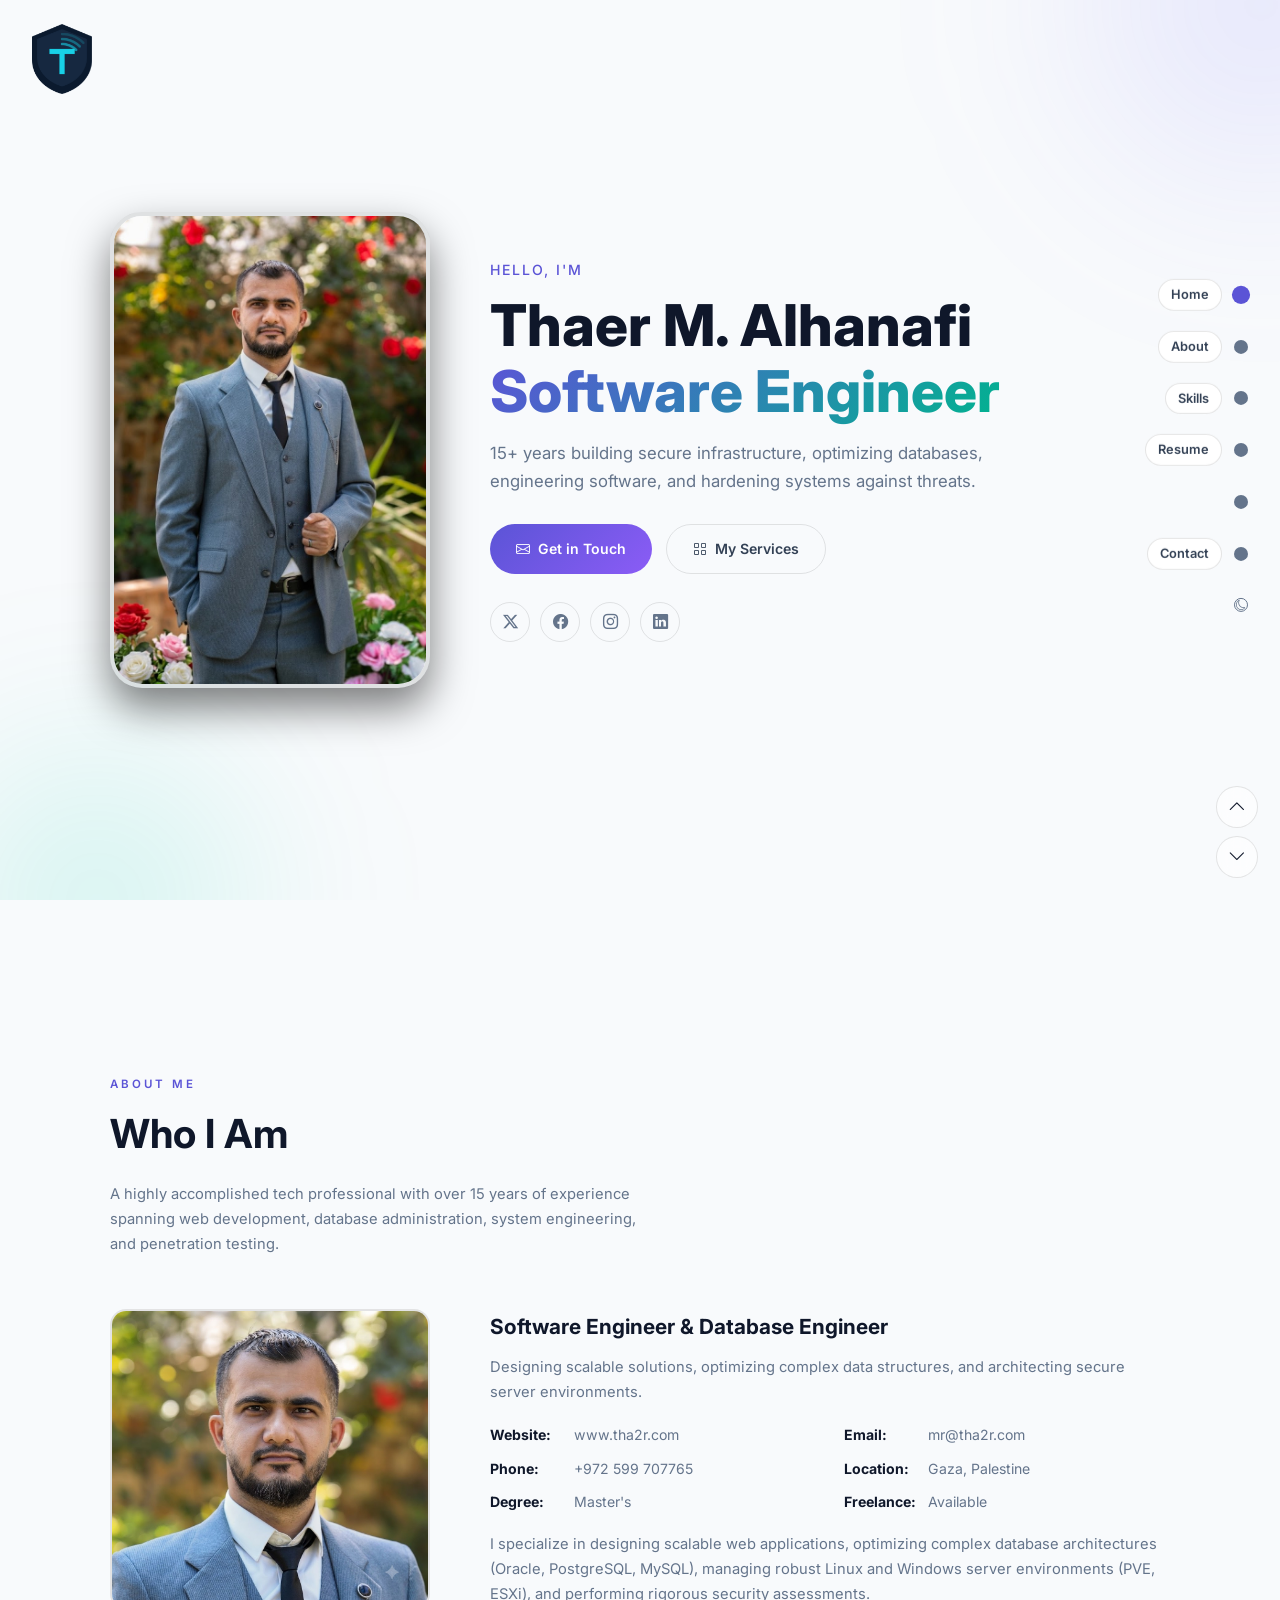
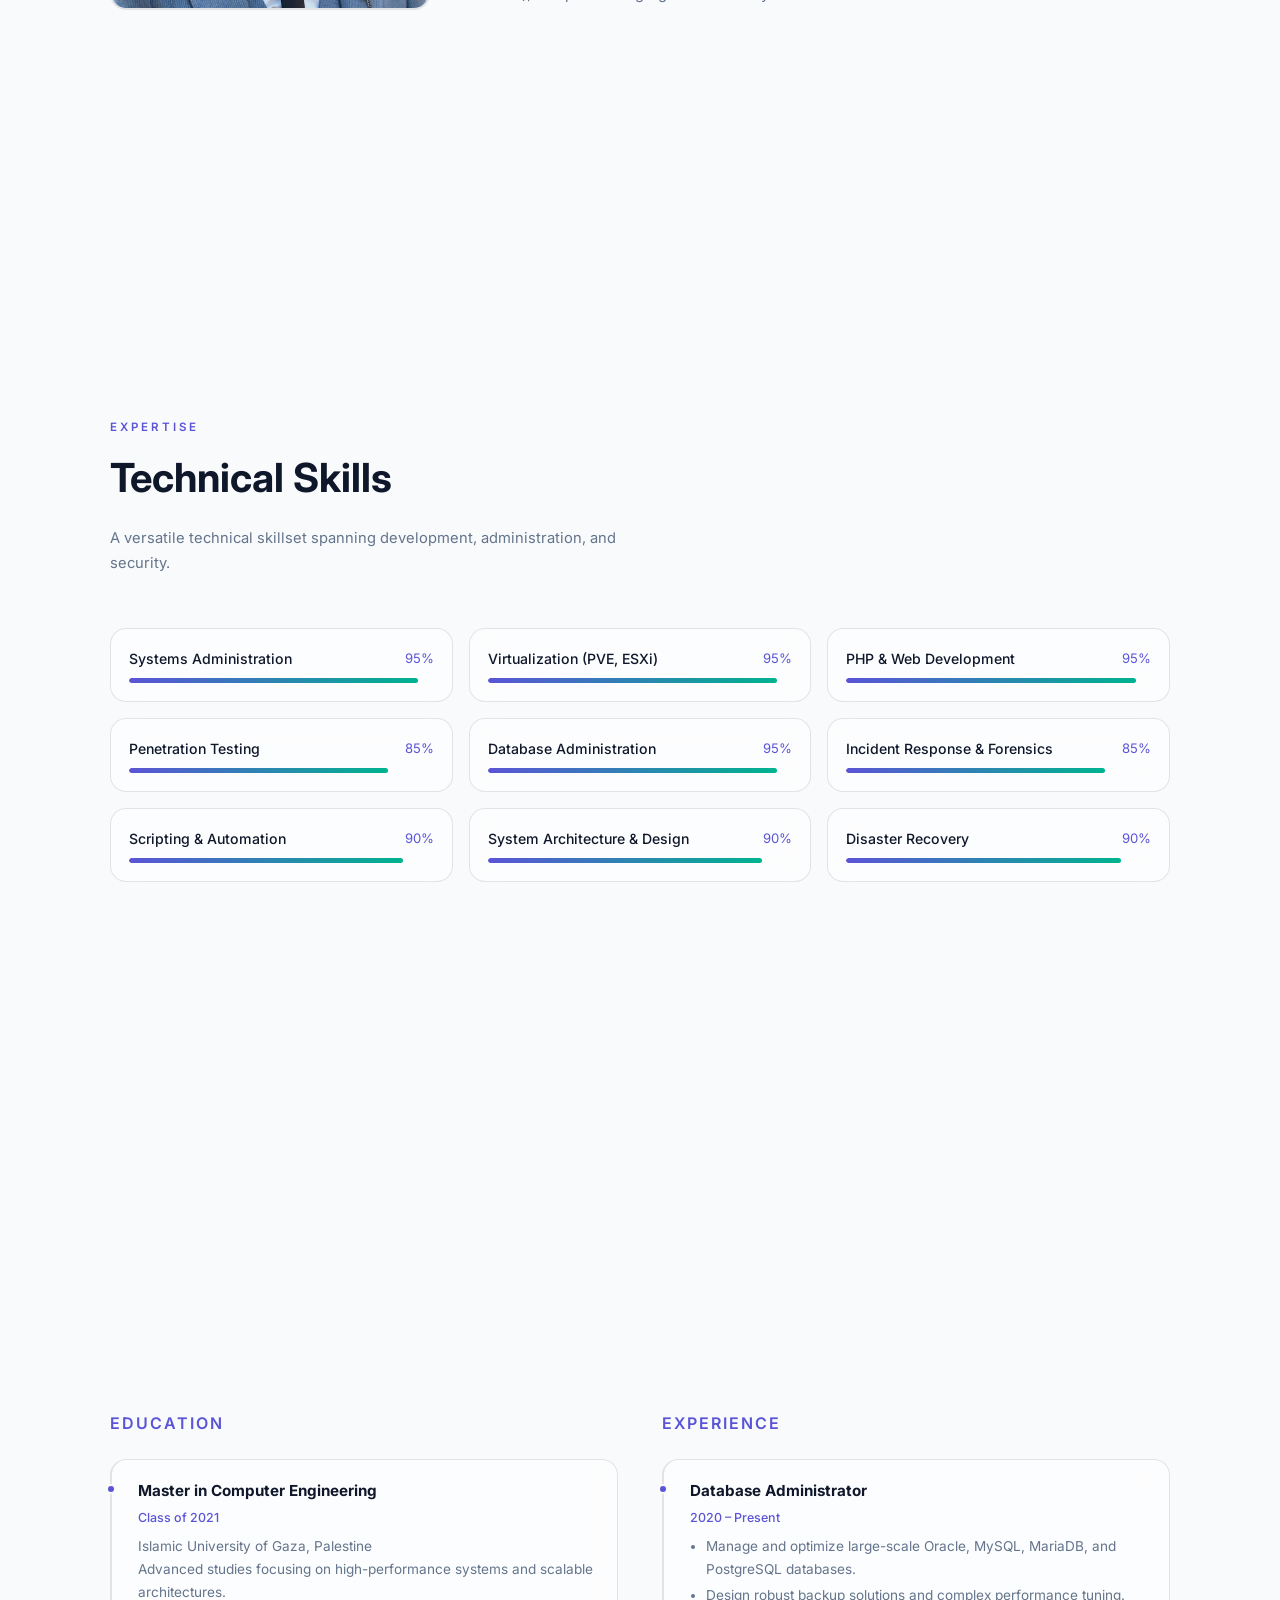
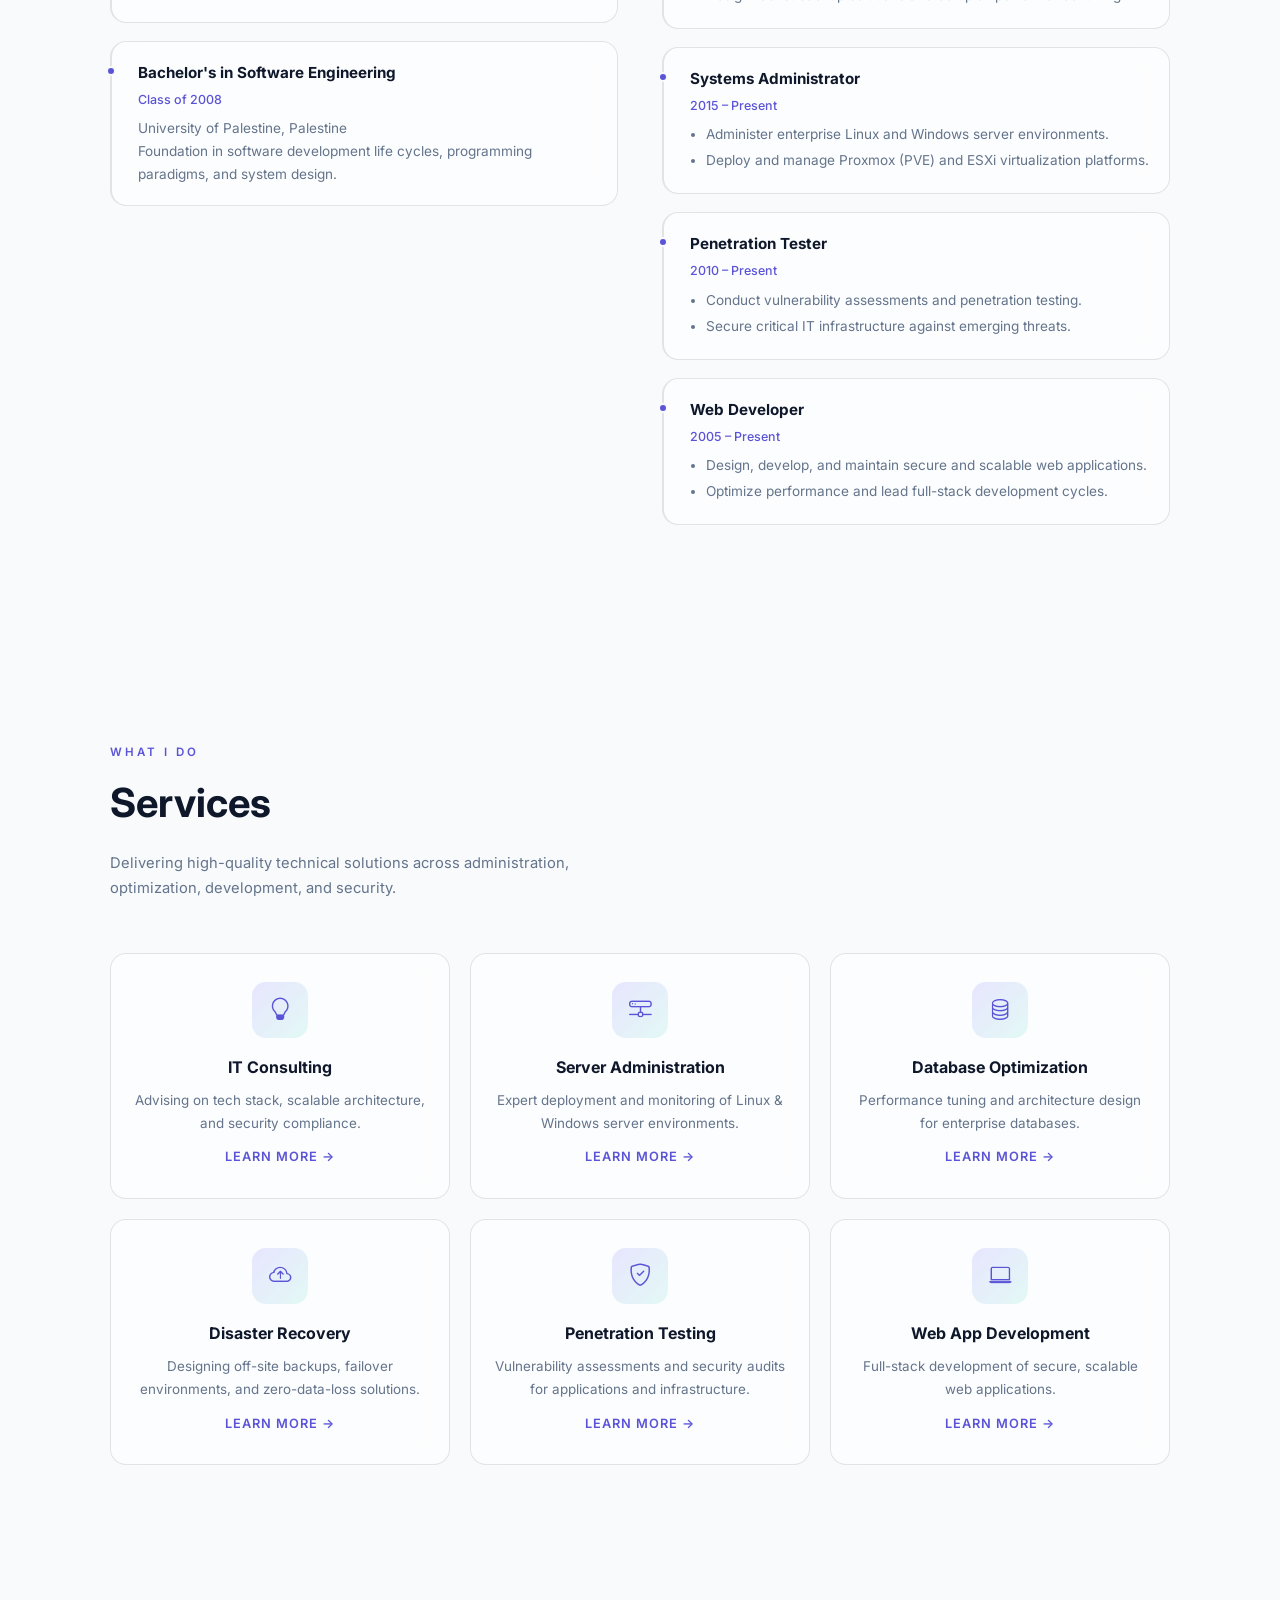
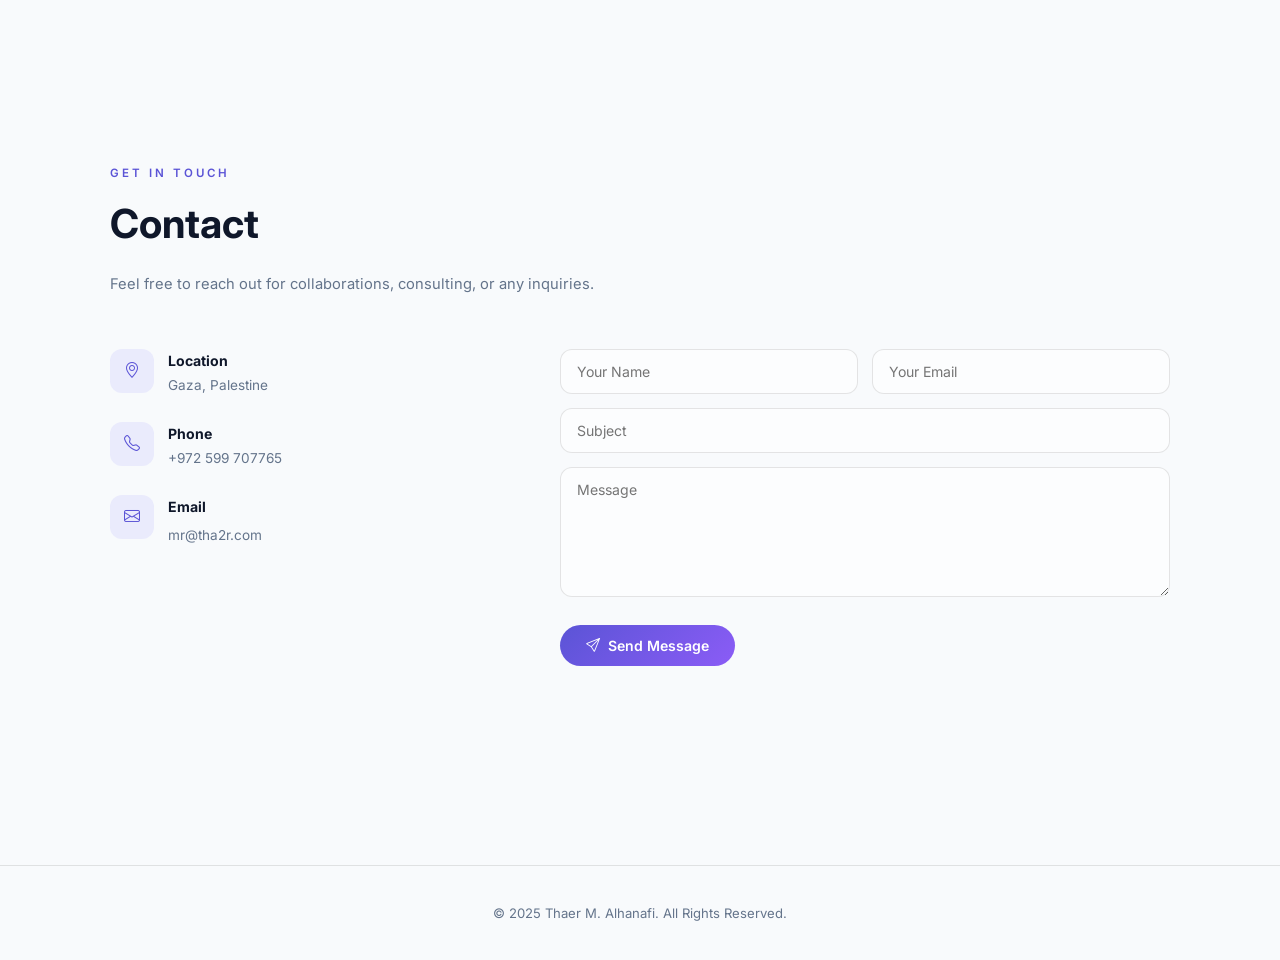
==== commit df102897: "Bind keyboard Up/Down arrows to full-section smooth scrolling" ====
--- a/index.html
+++ b/index.html
@@ -659,6 +659,13 @@
     navUp.addEventListener('click', () => scrollDir(-1));
     navDown.addEventListener('click', () => scrollDir(1));
     
+    window.addEventListener('keydown', (e) => {
+      const active = document.activeElement;
+      if (active && (active.tagName === 'INPUT' || active.tagName === 'TEXTAREA')) return;
+      if (e.key === 'ArrowUp') { e.preventDefault(); scrollDir(-1); }
+      if (e.key === 'ArrowDown') { e.preventDefault(); scrollDir(1); }
+    });
+
     window.addEventListener('scroll', () => {
       let cur = 0;
       sections.forEach((s, i) => { if (window.scrollY >= s.offsetTop - 100) cur = i; });
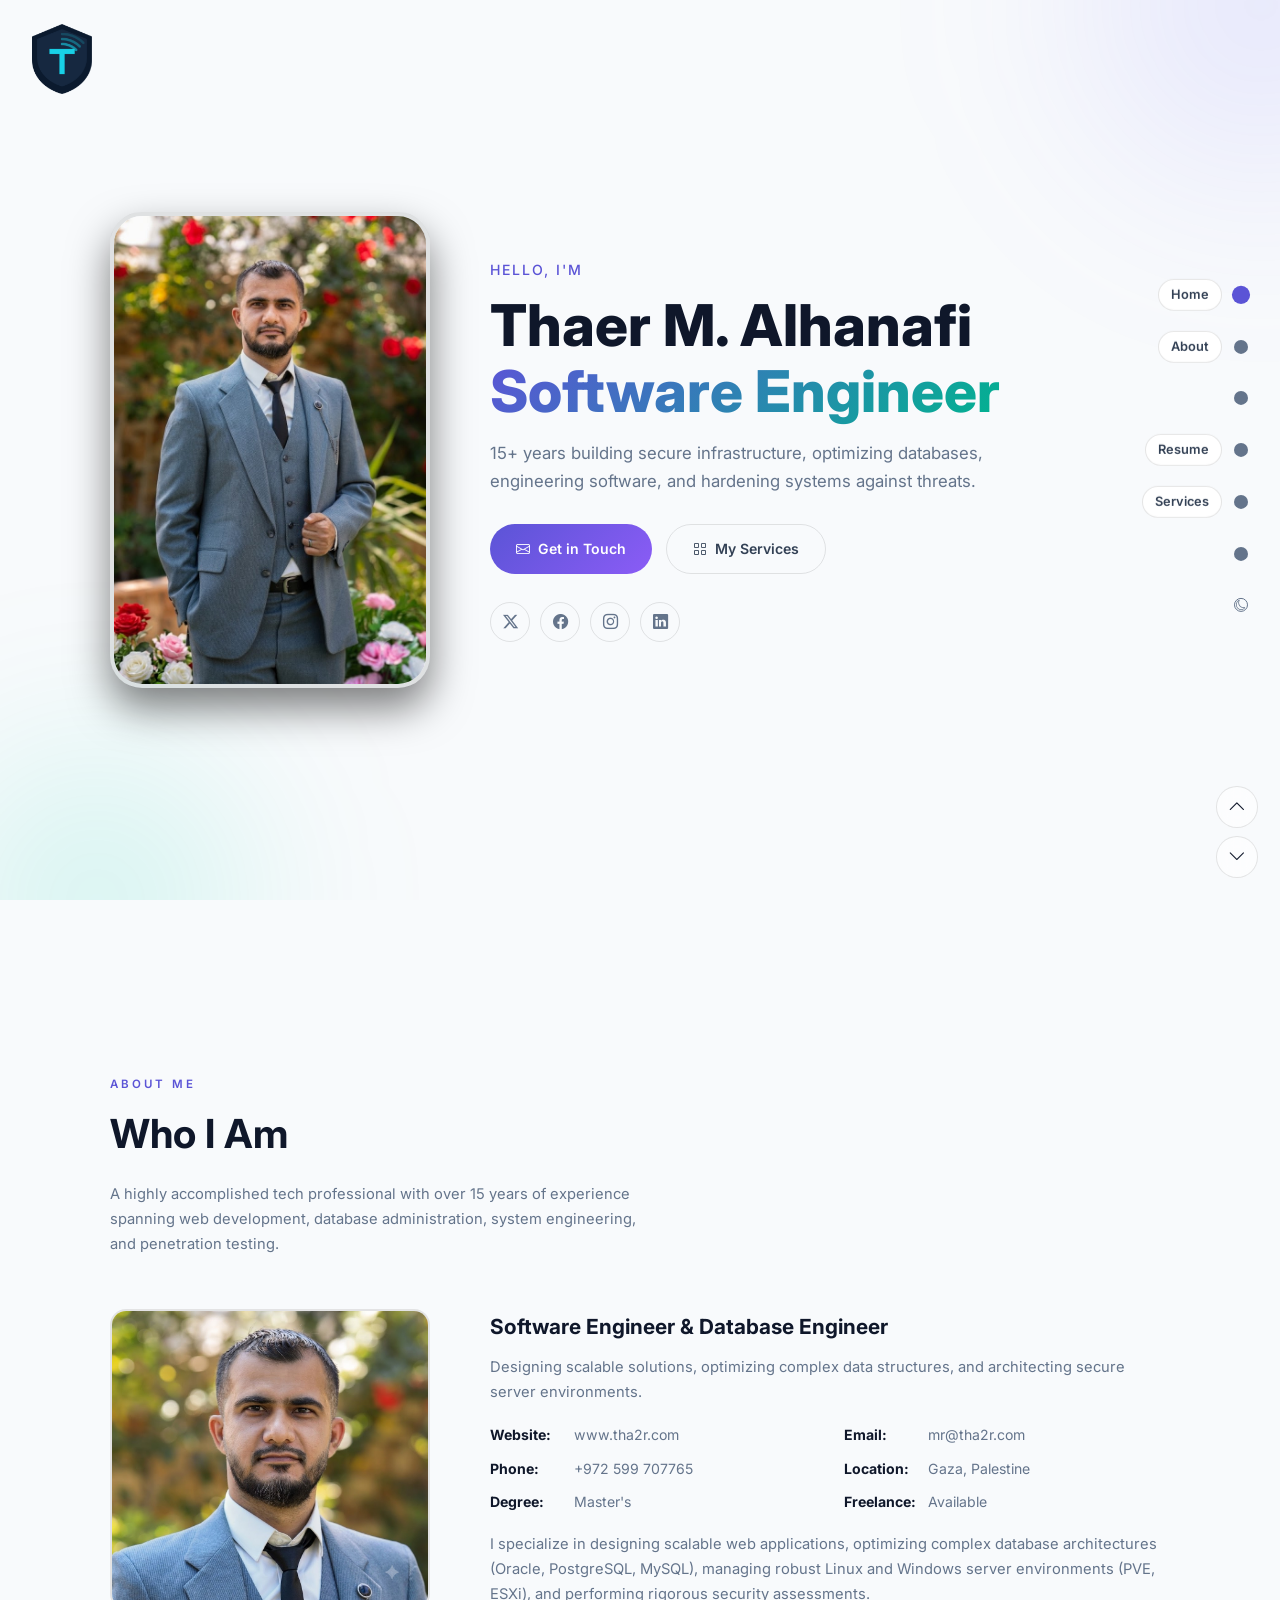
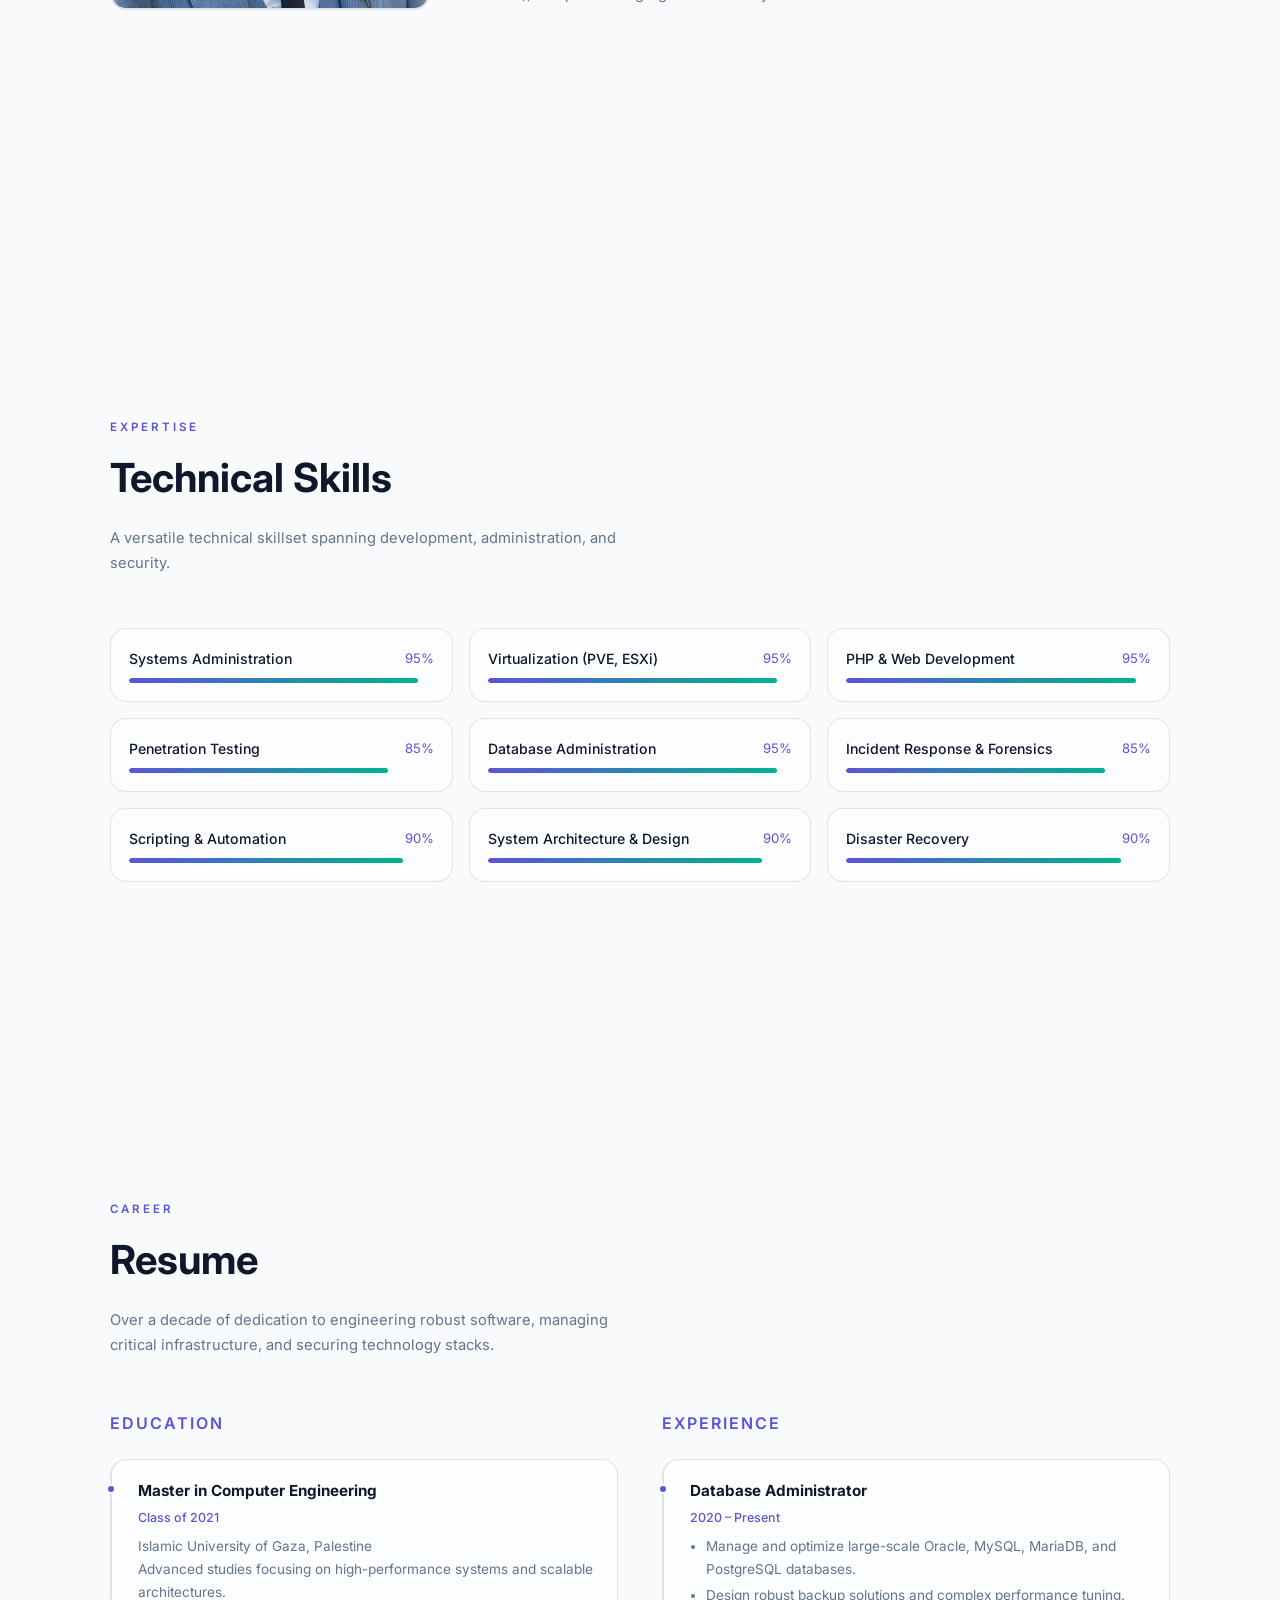
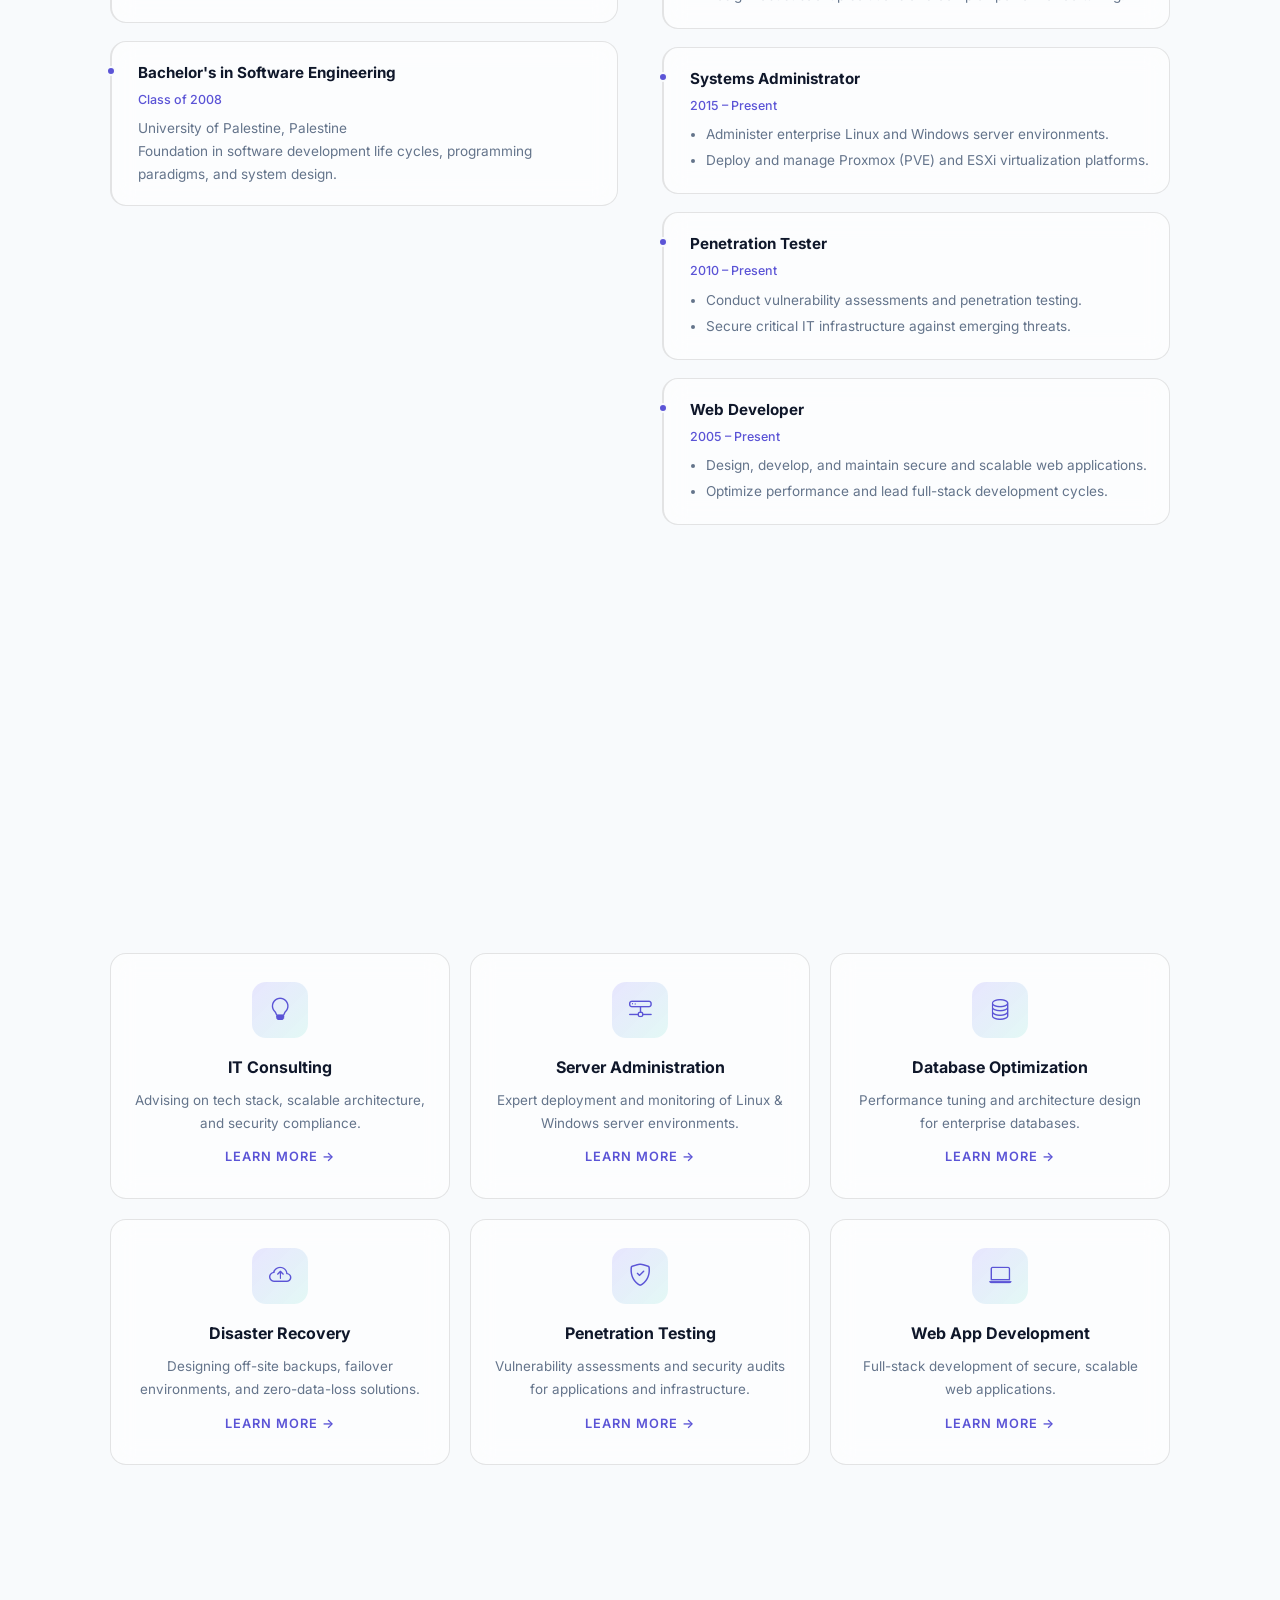
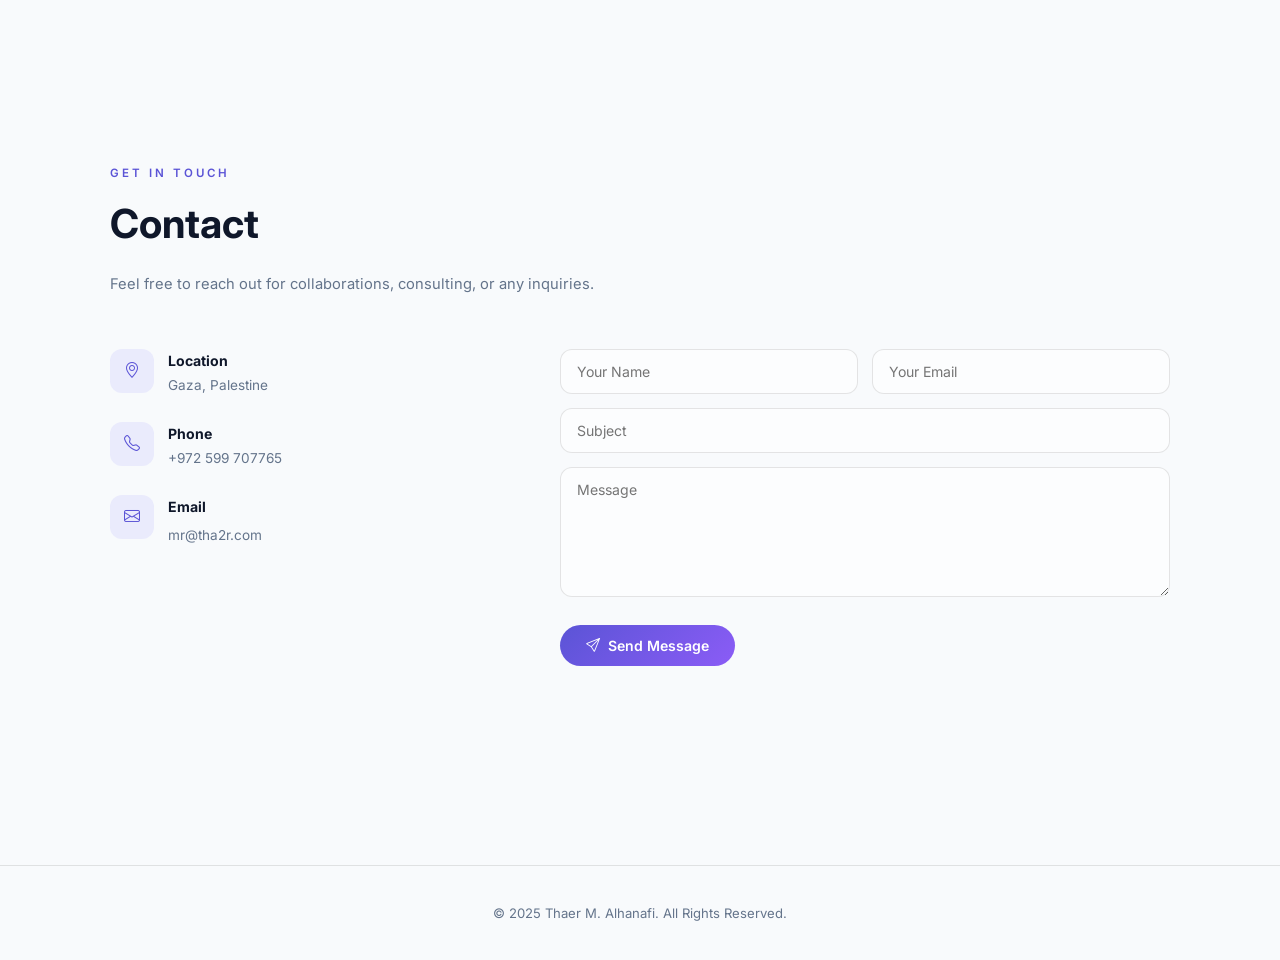
==== commit 84f4d6f7: "Extract inline JS to custom.js and clean up unused CSS variables" ====
--- a/index.html
+++ b/index.html
@@ -615,107 +615,7 @@
     <button id="navDown" aria-label="Next Section"><i class="bi bi-chevron-down"></i></button>
   </div>
 
-  <script>
-    /* Theme Toggle */
-    const themeToggle = document.getElementById('themeToggle');
-    const themeIcon = themeToggle.querySelector('i');
-    if (localStorage.getItem('theme') === 'dark') {
-      document.body.classList.add('dark-mode');
-      themeIcon.classList.replace('bi-moon', 'bi-brightness-high');
-    }
-    themeToggle.addEventListener('click', (e) => {
-      e.preventDefault();
-      document.body.classList.toggle('dark-mode');
-      if (document.body.classList.contains('dark-mode')) {
-        localStorage.setItem('theme', 'dark');
-        themeIcon.classList.replace('bi-moon', 'bi-brightness-high');
-      } else {
-        localStorage.setItem('theme', 'light');
-        themeIcon.classList.replace('bi-brightness-high', 'bi-moon');
-      }
-    });
-
-    /* Active nav highlight */
-    const sections = document.querySelectorAll('.section[id]');
-    const navAs = document.querySelectorAll('.dot-nav a');
-    window.addEventListener('scroll', () => {
-      let cur = '';
-      sections.forEach(s => { if (scrollY >= s.offsetTop - 200) cur = s.id; });
-      navAs.forEach(a => { a.classList.toggle('active', a.getAttribute('href') === '#' + cur); });
-    });
-
-    /* Section Up/Down Buttons */
-    const navUp = document.getElementById('navUp');
-    const navDown = document.getElementById('navDown');
-    
-    function scrollDir(dir) {
-      let cur = 0;
-      sections.forEach((s, i) => { if (window.scrollY >= s.offsetTop - 100) cur = i; });
-      let next = cur + dir;
-      if (next >= 0 && next < sections.length) {
-        sections[next].scrollIntoView({ behavior: 'smooth' });
-      }
-    }
-    navUp.addEventListener('click', () => scrollDir(-1));
-    navDown.addEventListener('click', () => scrollDir(1));
-    
-    window.addEventListener('keydown', (e) => {
-      const active = document.activeElement;
-      if (active && (active.tagName === 'INPUT' || active.tagName === 'TEXTAREA')) return;
-      if (e.key === 'ArrowUp') { e.preventDefault(); scrollDir(-1); }
-      if (e.key === 'ArrowDown') { e.preventDefault(); scrollDir(1); }
-    });
-
-    window.addEventListener('scroll', () => {
-      let cur = 0;
-      sections.forEach((s, i) => { if (window.scrollY >= s.offsetTop - 100) cur = i; });
-      navUp.style.opacity = cur > 0 ? '1' : '0';
-      navUp.style.pointerEvents = cur > 0 ? 'auto' : 'none';
-      navDown.style.opacity = cur < sections.length - 1 ? '1' : '0';
-      navDown.style.pointerEvents = cur < sections.length - 1 ? 'auto' : 'none';
-    });
-
-    /* Reveal on scroll */
-    const observer = new IntersectionObserver(entries => {
-      entries.forEach(e => { if (e.isIntersecting) { e.target.classList.add('visible'); observer.unobserve(e.target); } });
-    }, { threshold: 0.12 });
-    document.querySelectorAll('.reveal').forEach(el => observer.observe(el));
-
-    /* Skill bars */
-    const skillObs = new IntersectionObserver(entries => {
-      entries.forEach(e => {
-        if (e.isIntersecting) { e.target.querySelectorAll('.skill-fill').forEach(b => b.style.width = b.dataset.width + '%'); skillObs.unobserve(e.target); }
-      });
-    }, { threshold: 0.25 });
-    document.querySelectorAll('.skills-grid').forEach(g => skillObs.observe(g));
-
-    /* Modals */
-    function closeAllModals() { document.querySelectorAll('.modal-overlay').forEach(m => m.classList.remove('active')); document.body.style.overflow = ''; }
-    document.querySelectorAll('[data-modal]').forEach(card => {
-      card.addEventListener('click', () => {
-        document.getElementById(card.dataset.modal).classList.add('active');
-        document.body.style.overflow = 'hidden';
-      });
-    });
-    document.querySelectorAll('.modal-close').forEach(btn => btn.addEventListener('click', closeAllModals));
-    document.querySelectorAll('.modal-overlay').forEach(ov => {
-      ov.addEventListener('click', e => { if (e.target === ov) closeAllModals(); });
-    });
-    document.addEventListener('keydown', e => { if (e.key === 'Escape') closeAllModals(); });
-
-    /* Contact form (Formspree) */
-    const form = document.getElementById('contact-form');
-    const status = document.getElementById('formStatus');
-    form.addEventListener('submit', async e => {
-      e.preventDefault();
-      status.textContent = 'Sending...'; status.className = 'form-status';
-      try {
-        const r = await fetch(form.action, { method: 'POST', body: new FormData(form), headers: { Accept: 'application/json' } });
-        if (r.ok) { status.textContent = 'Your message has been sent. Thank you!'; status.className = 'form-status success'; form.reset(); }
-        else throw 0;
-      } catch { status.textContent = 'Something went wrong. Please try again.'; status.className = 'form-status error'; }
-    });
-  </script>
+  <script src="assets/js/custom.js"></script>
 </body>
 
 </html>
--- a/assets/css/custom.css
+++ b/assets/css/custom.css
@@ -6,10 +6,7 @@
 *, *::before, *::after { box-sizing: border-box; margin: 0; padding: 0; }
 
 :root {
-  --sidebar-w: 280px;
-  --sidebar-w-open: 280px;
   --bg: #f8fafc;
-  --sidebar-bg: rgba(255,255,255,0.95);
   --bg-card: #ffffff;
   --bg-glass: rgba(255,255,255,0.6);
   --border: rgba(0,0,0,0.1);
@@ -26,7 +23,6 @@
 
 body.dark-mode {
   --bg: #0a0a0f;
-  --sidebar-bg: rgba(10,10,15,0.95);
   --bg-card: rgba(255,255,255,0.04);
   --bg-glass: rgba(255,255,255,0.06);
   --border: rgba(255,255,255,0.08);
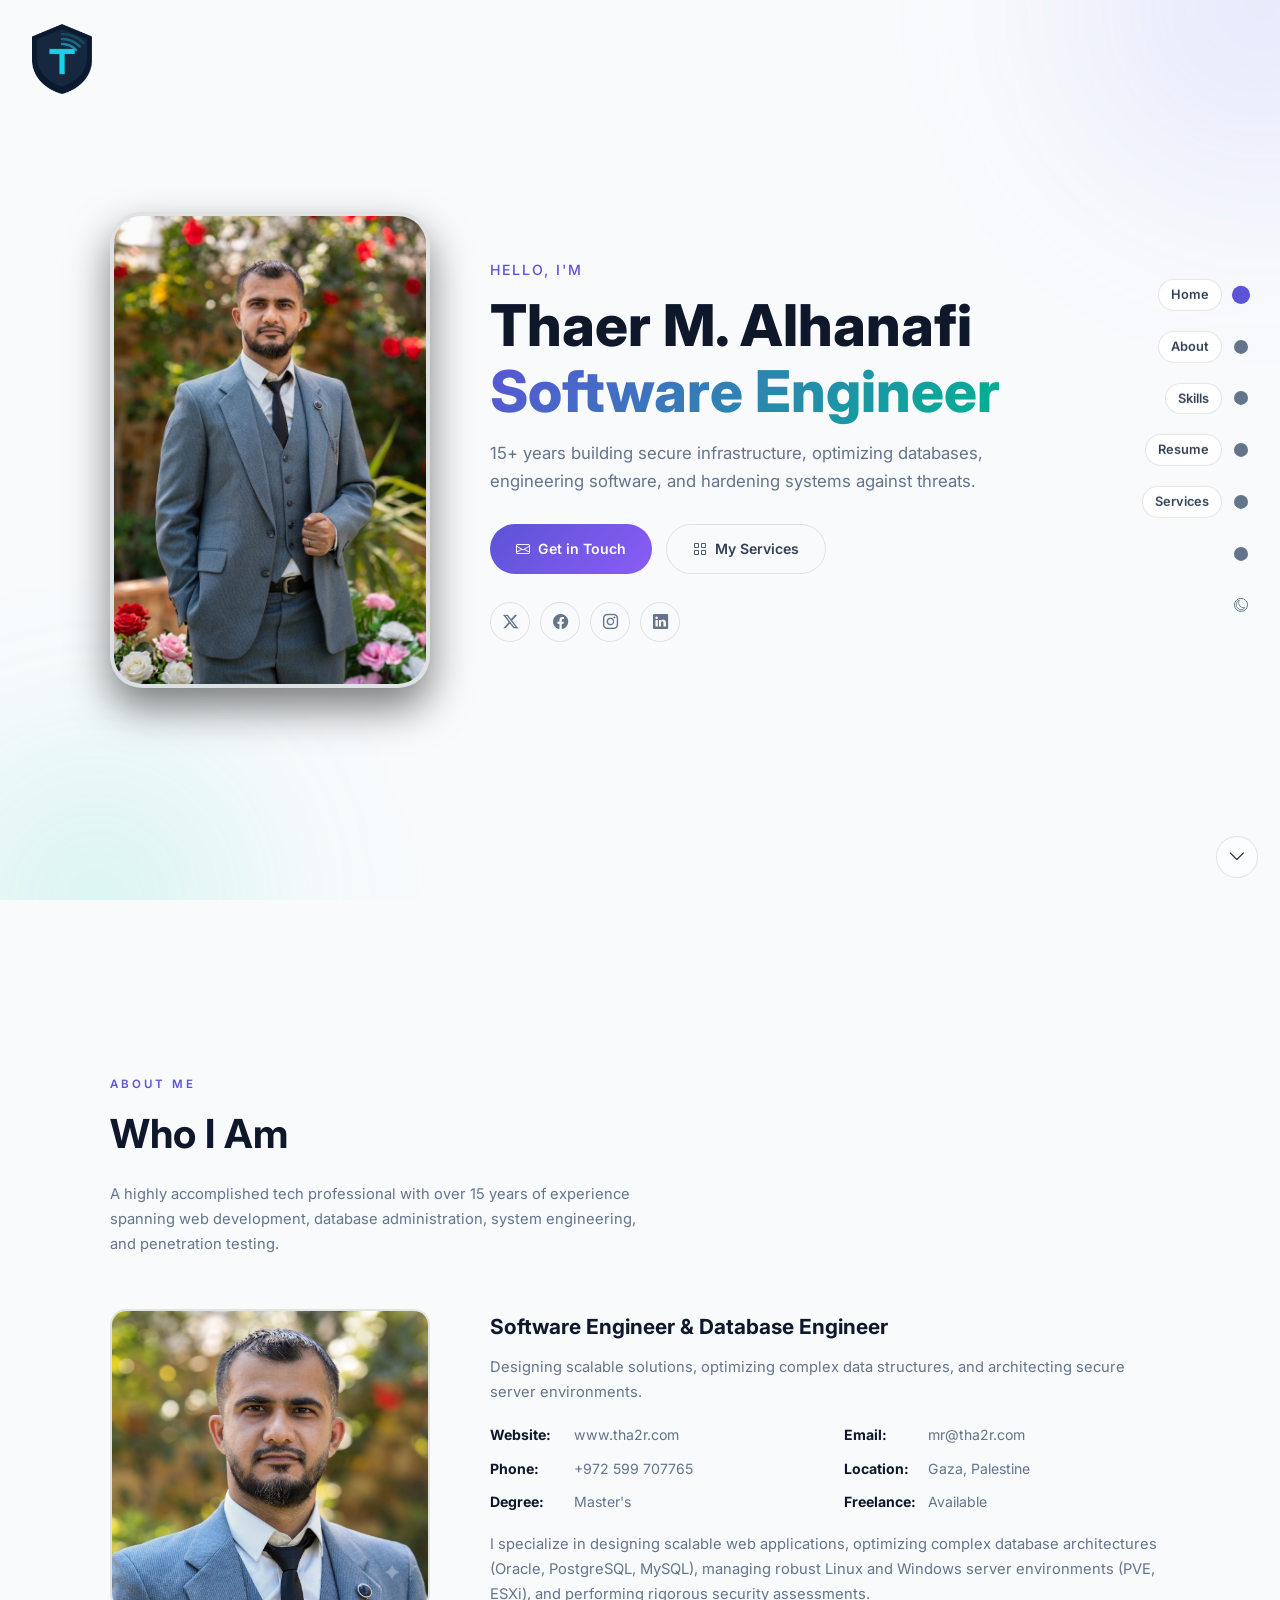
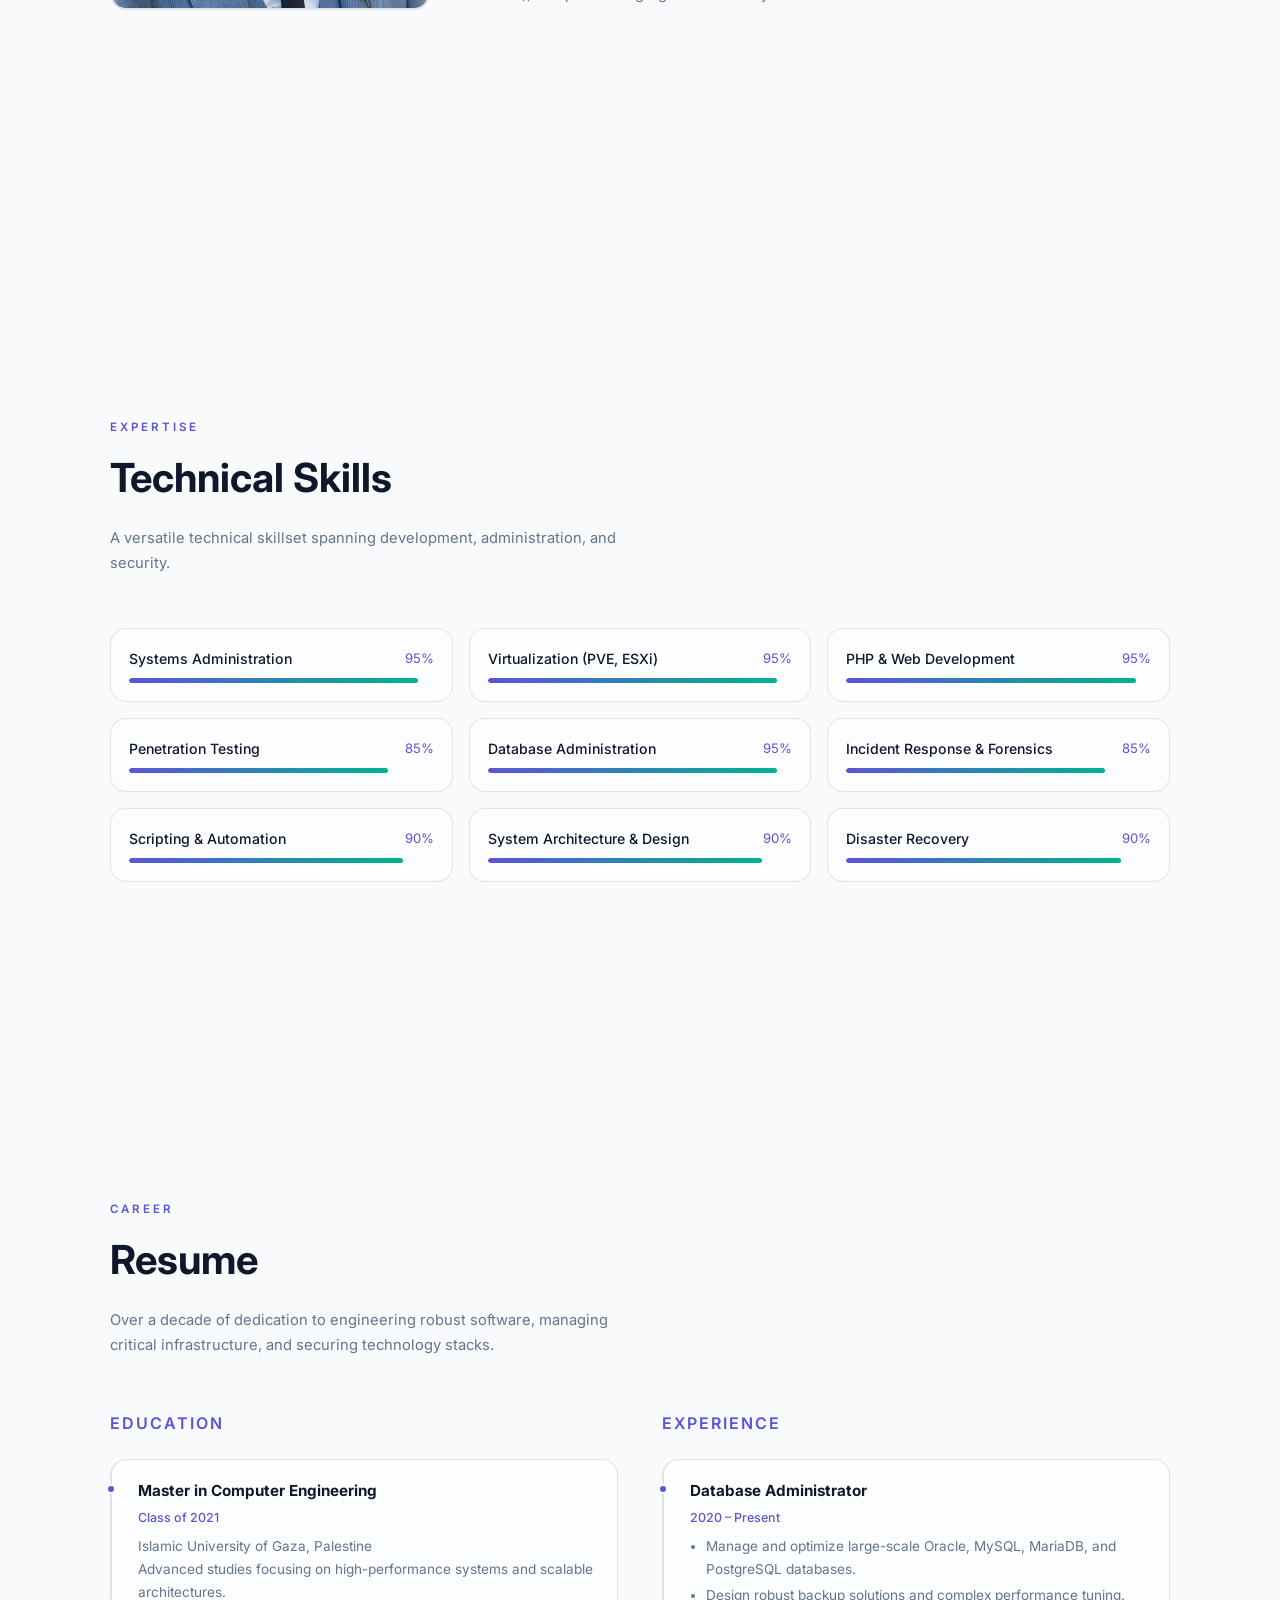
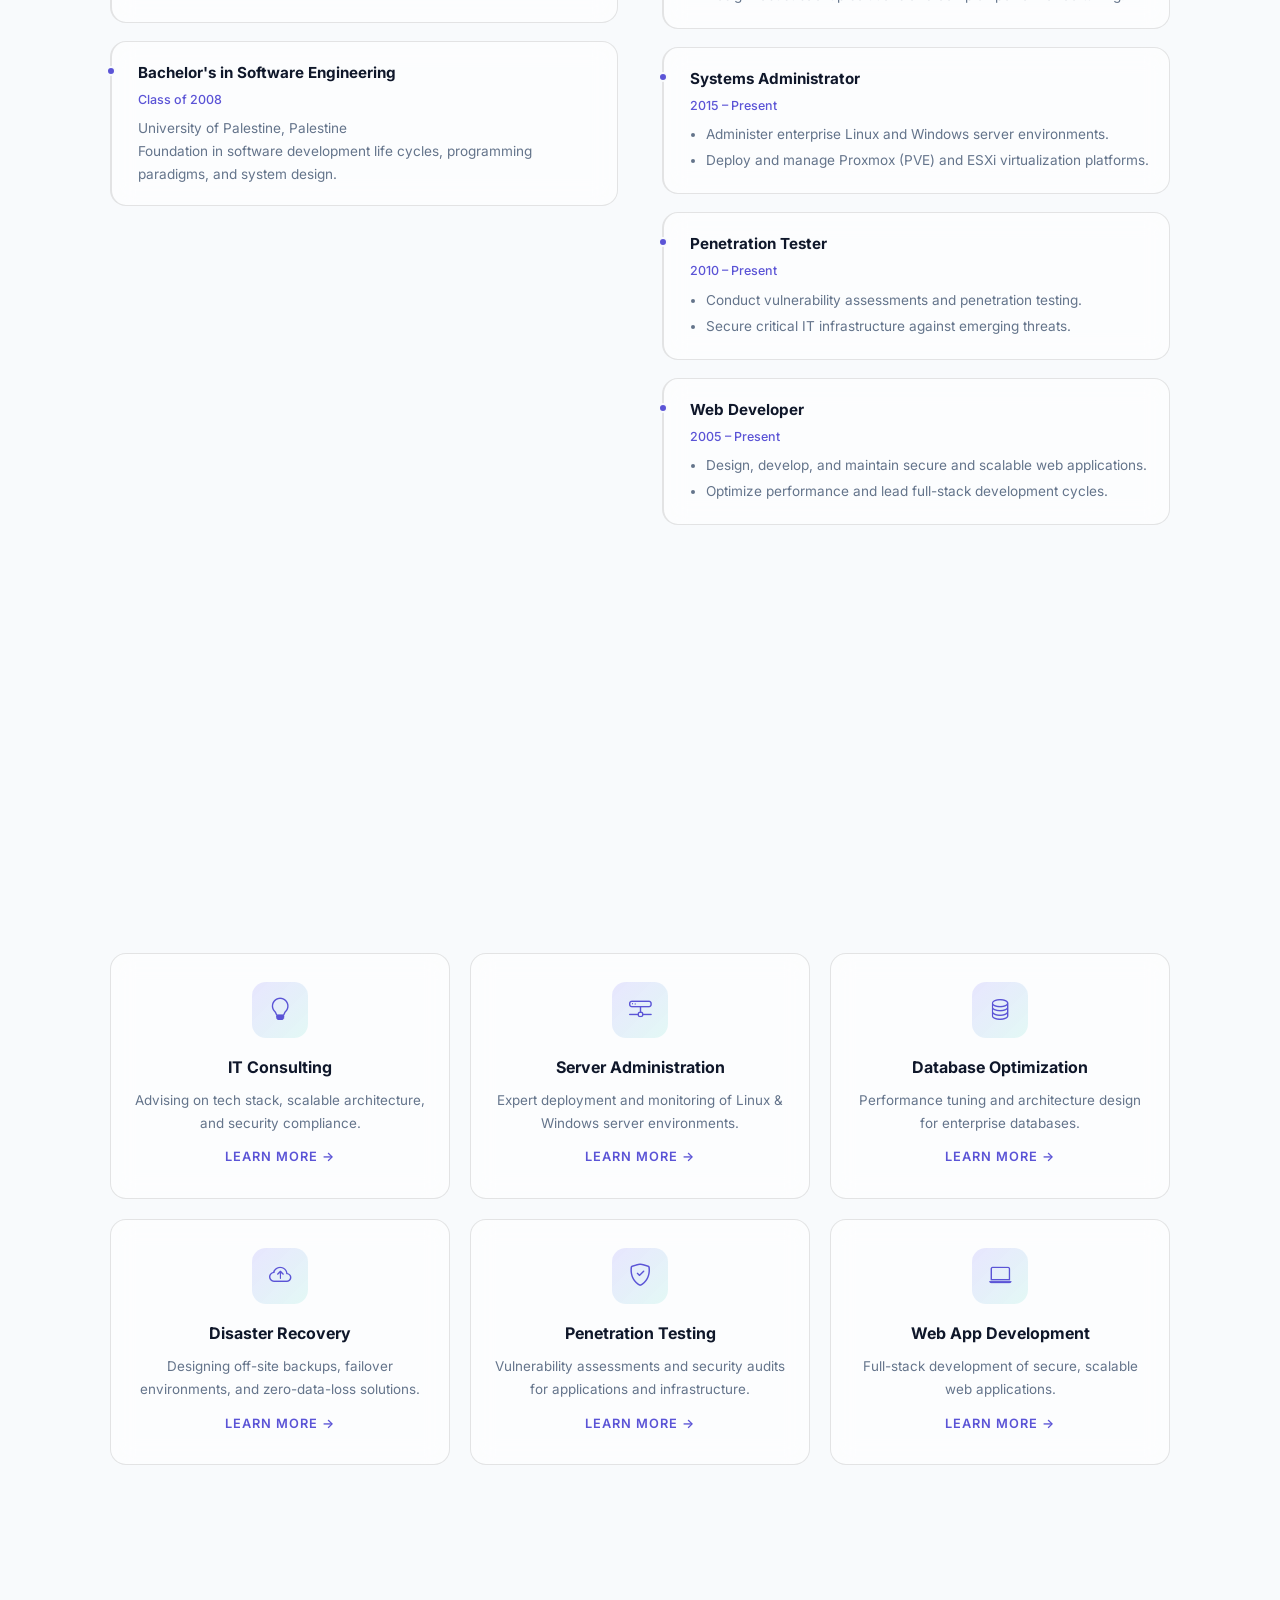
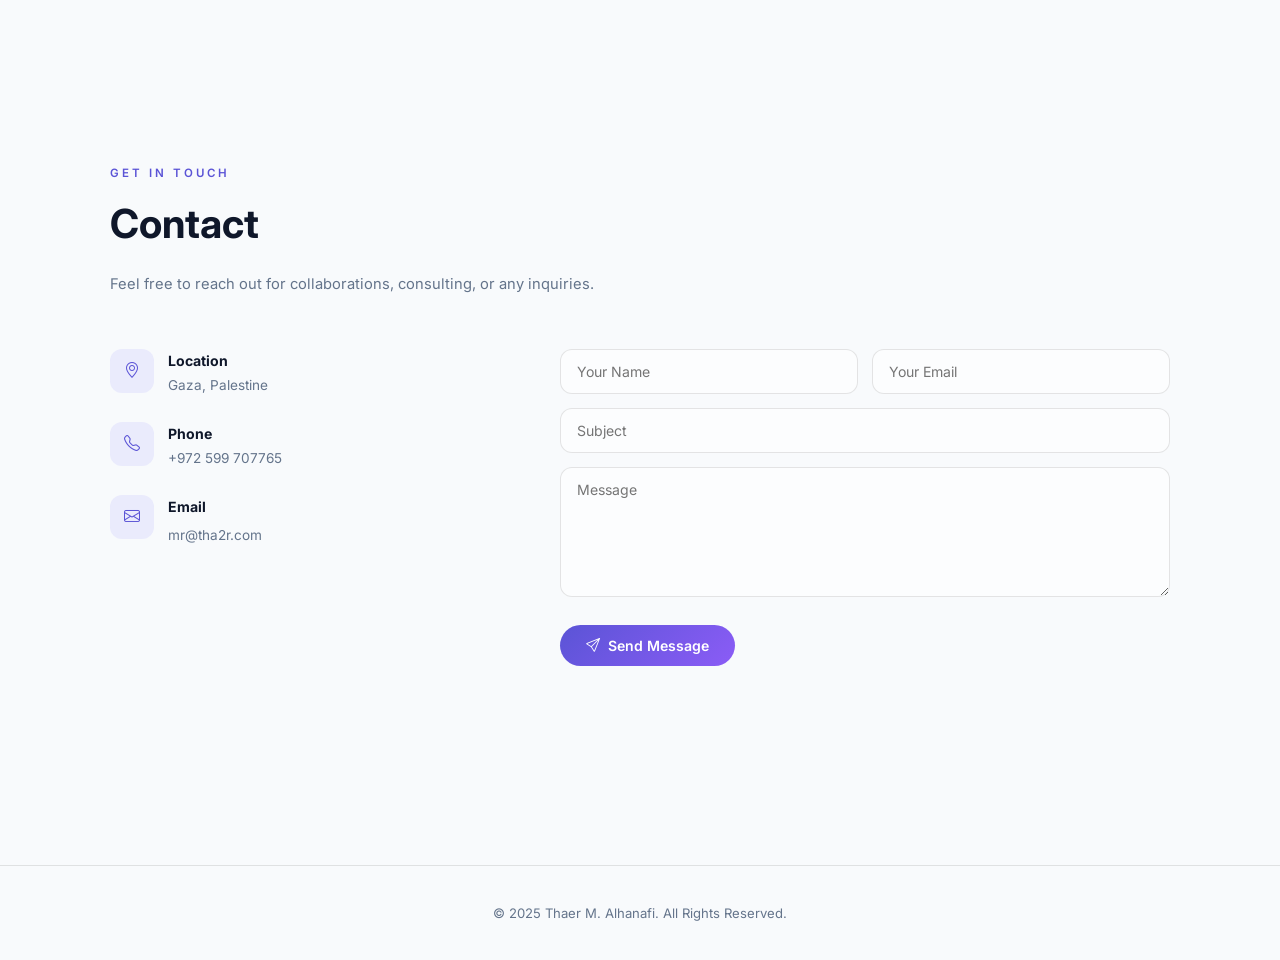
==== commit e0c129fa: "Update form subject input to use Formspree special _subject attribute" ====
--- a/index.html
+++ b/index.html
@@ -318,7 +318,7 @@
               <input type="text" name="name" placeholder="Your Name" required>
               <input type="email" name="email" placeholder="Your Email" required>
             </div>
-            <input type="text" name="subject" placeholder="Subject" required>
+            <input type="text" name="_subject" placeholder="Subject" required>
             <textarea name="message" placeholder="Message" rows="6" required></textarea>
             <div class="form-status" id="formStatus"></div>
             <button type="submit" class="btn-primary" style="align-self:flex-start"><i class="bi bi-send"></i> Send
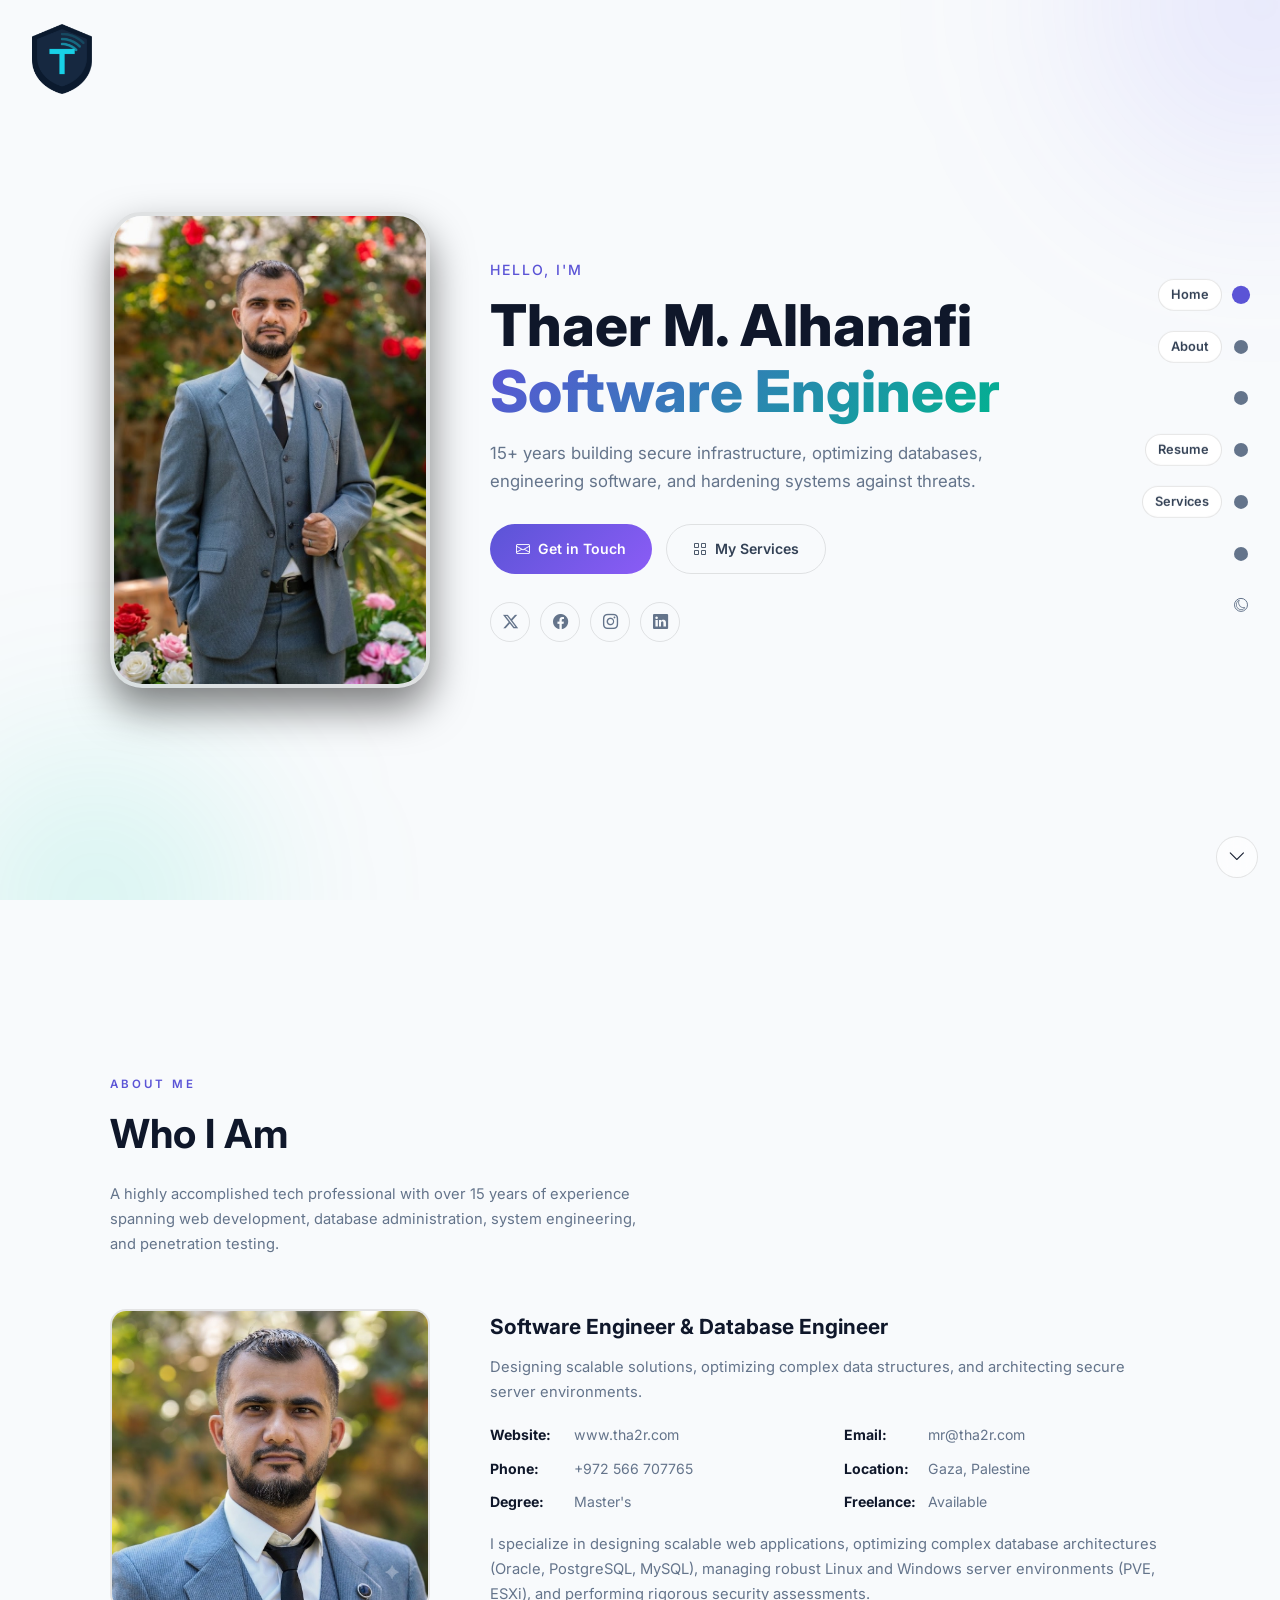
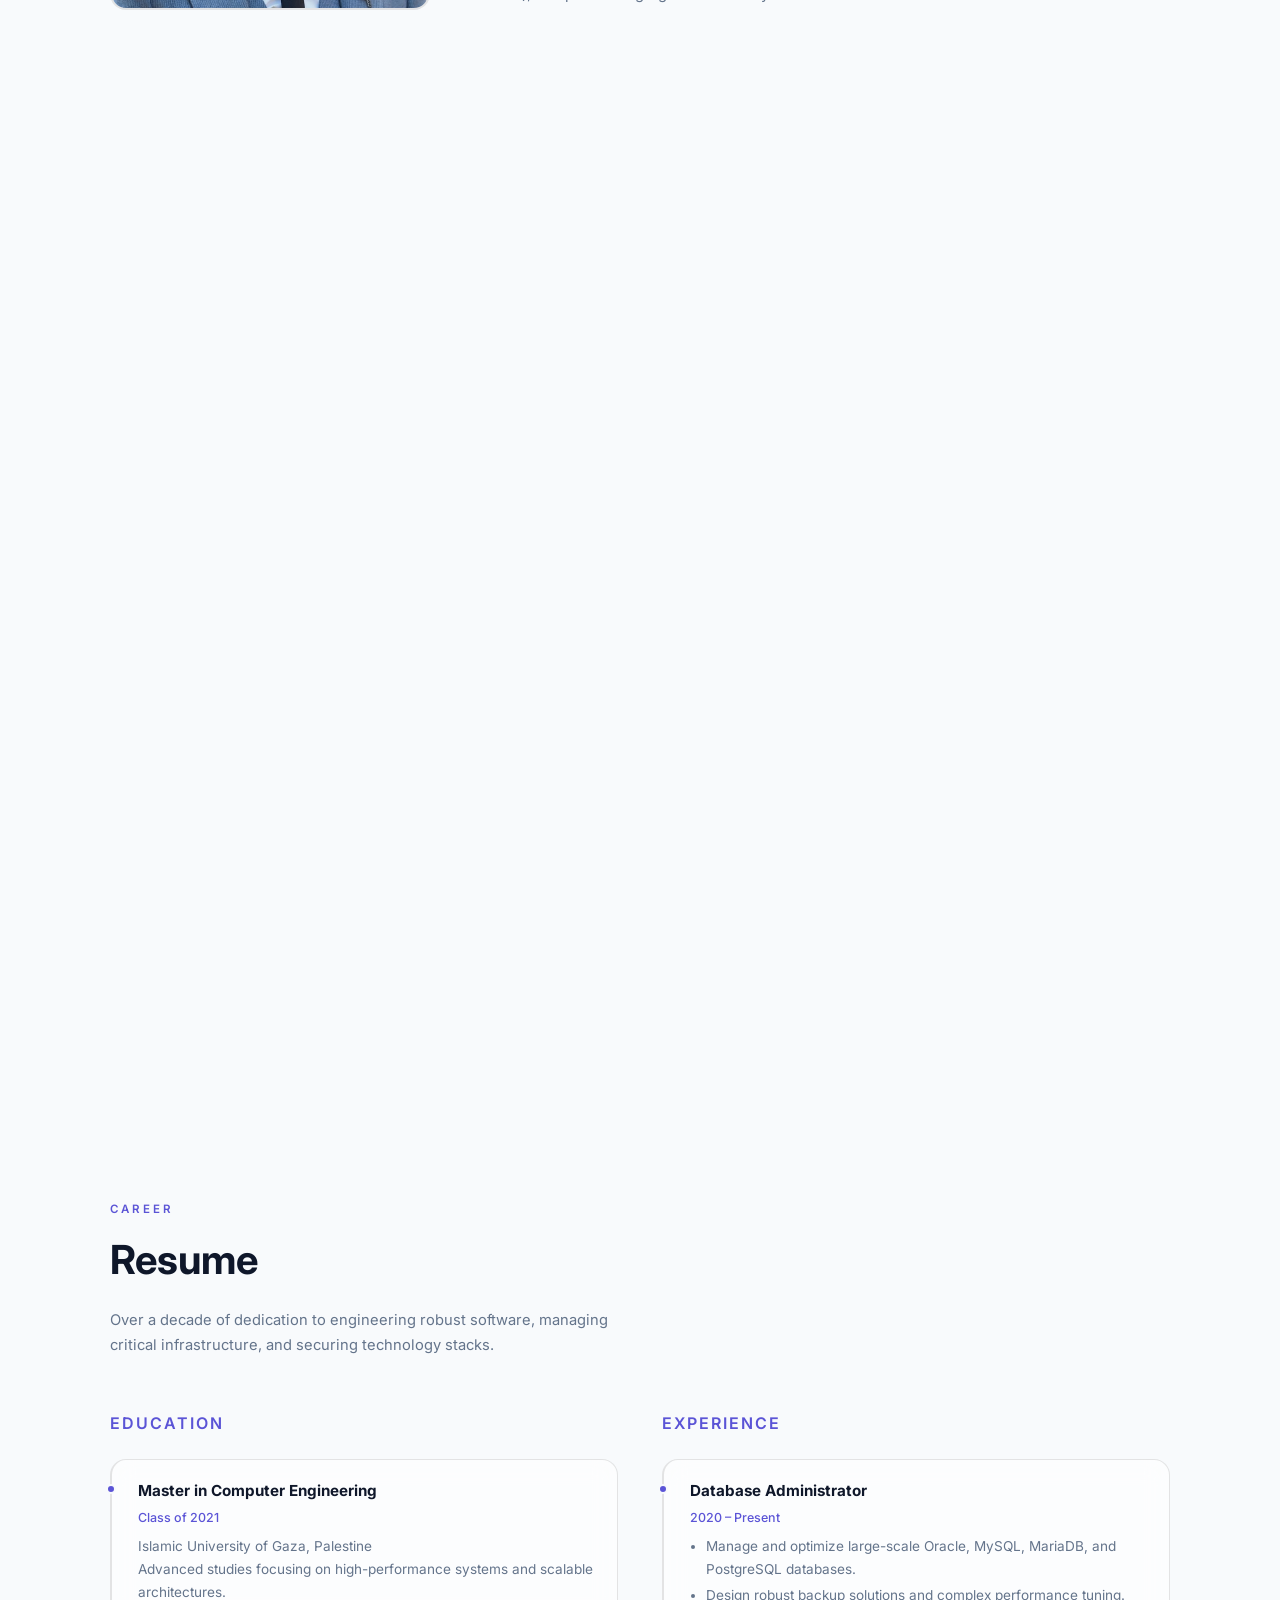
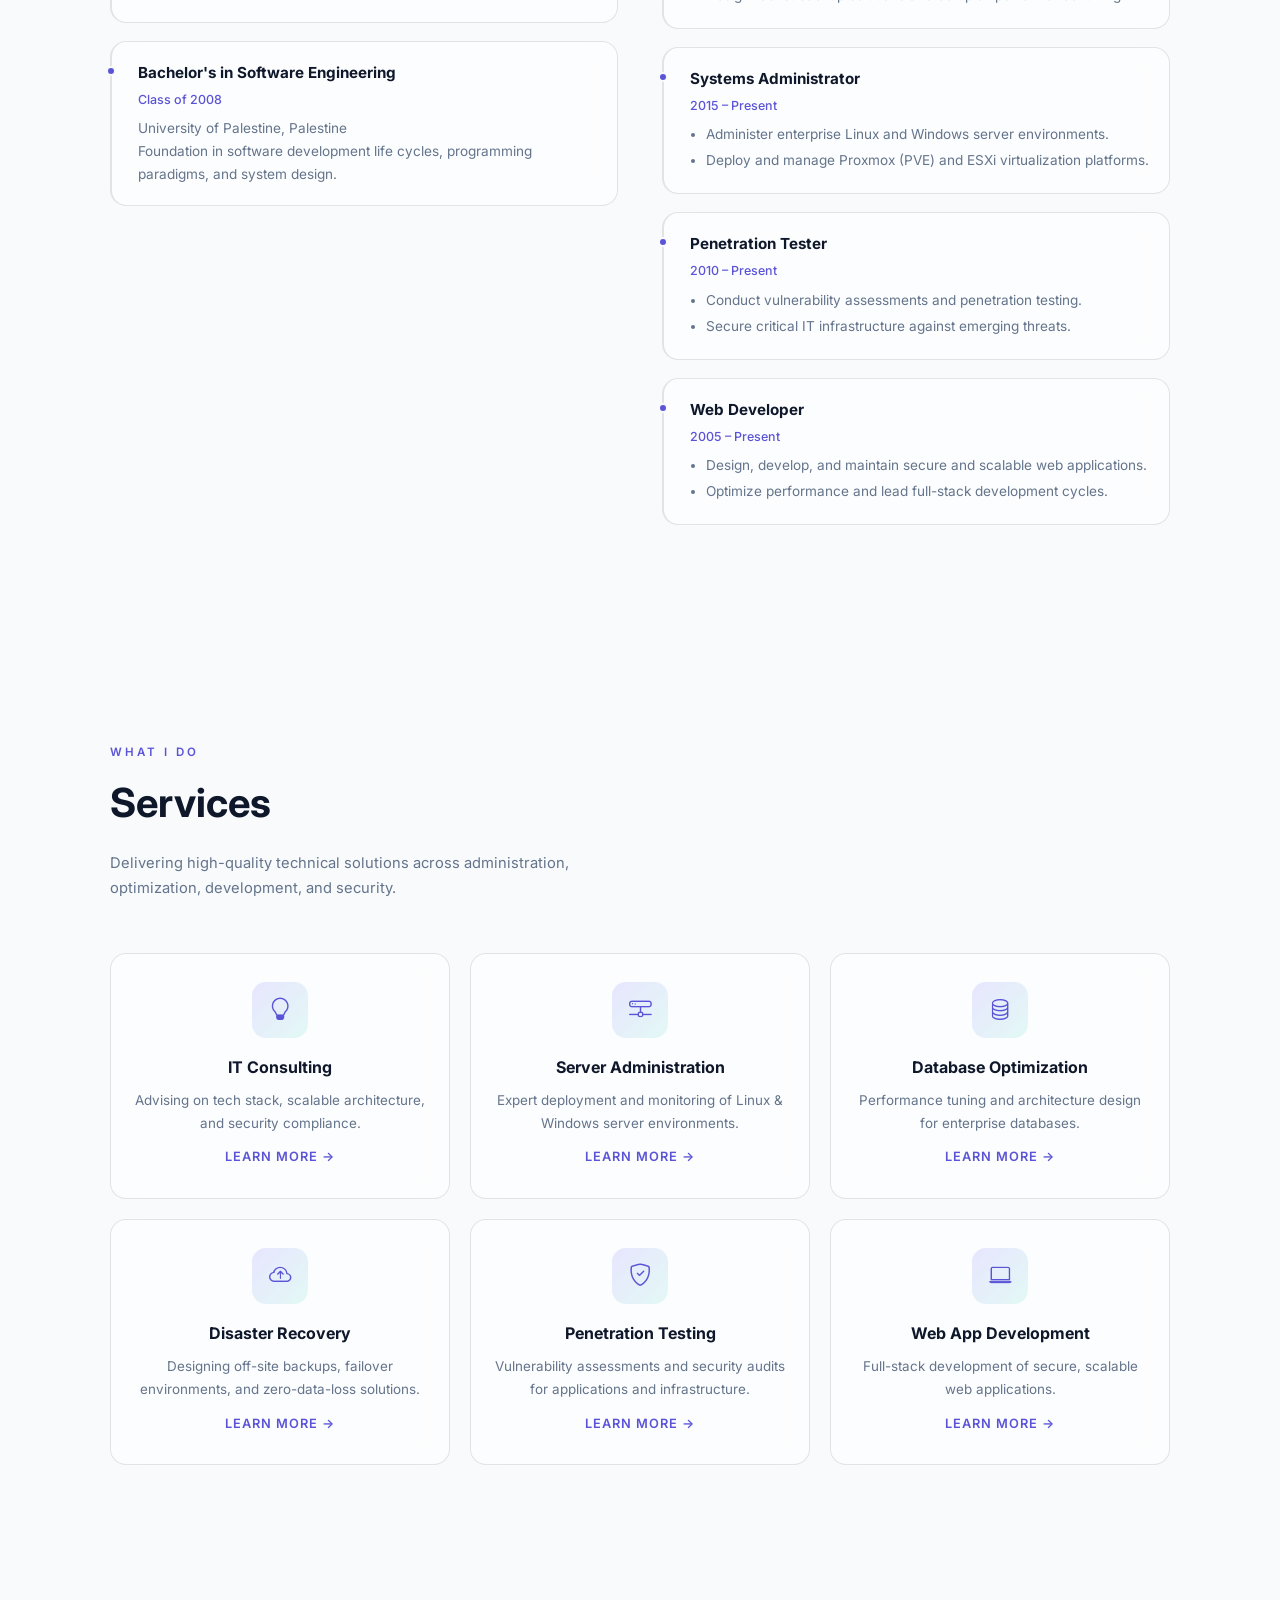
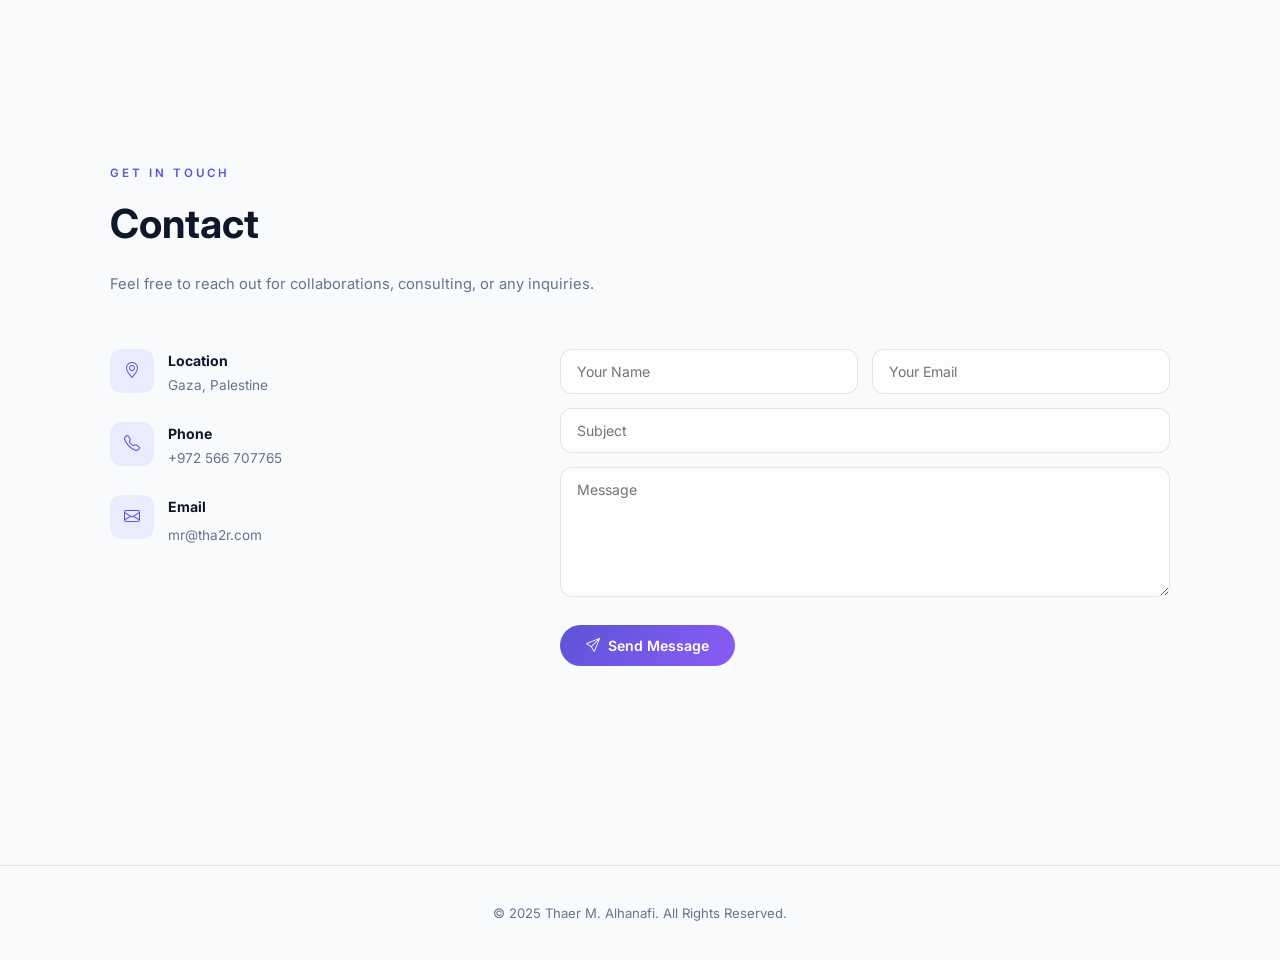
==== commit 498cb315: "Update phone number" ====
--- a/index.html
+++ b/index.html
@@ -88,7 +88,7 @@
             <div class="info-grid">
               <div class="info-item"><strong>Website:</strong><span>www.tha2r.com</span></div>
               <div class="info-item"><strong>Email:</strong><span>mr@tha2r.com</span></div>
-              <div class="info-item"><strong>Phone:</strong><span>+972 599 707765</span></div>
+              <div class="info-item"><strong>Phone:</strong><span>+972 566 707765</span></div>
               <div class="info-item"><strong>Location:</strong><span>Gaza, Palestine</span></div>
               <div class="info-item"><strong>Degree:</strong><span>Master's</span></div>
               <div class="info-item"><strong>Freelance:</strong><span>Available</span></div>
@@ -303,7 +303,7 @@
               <div class="ci-icon"><i class="bi bi-telephone"></i></div>
               <div>
                 <h4>Phone</h4>
-                <p>+972 599 707765</p>
+                <p>+972 566 707765</p>
               </div>
             </li>
             <li>
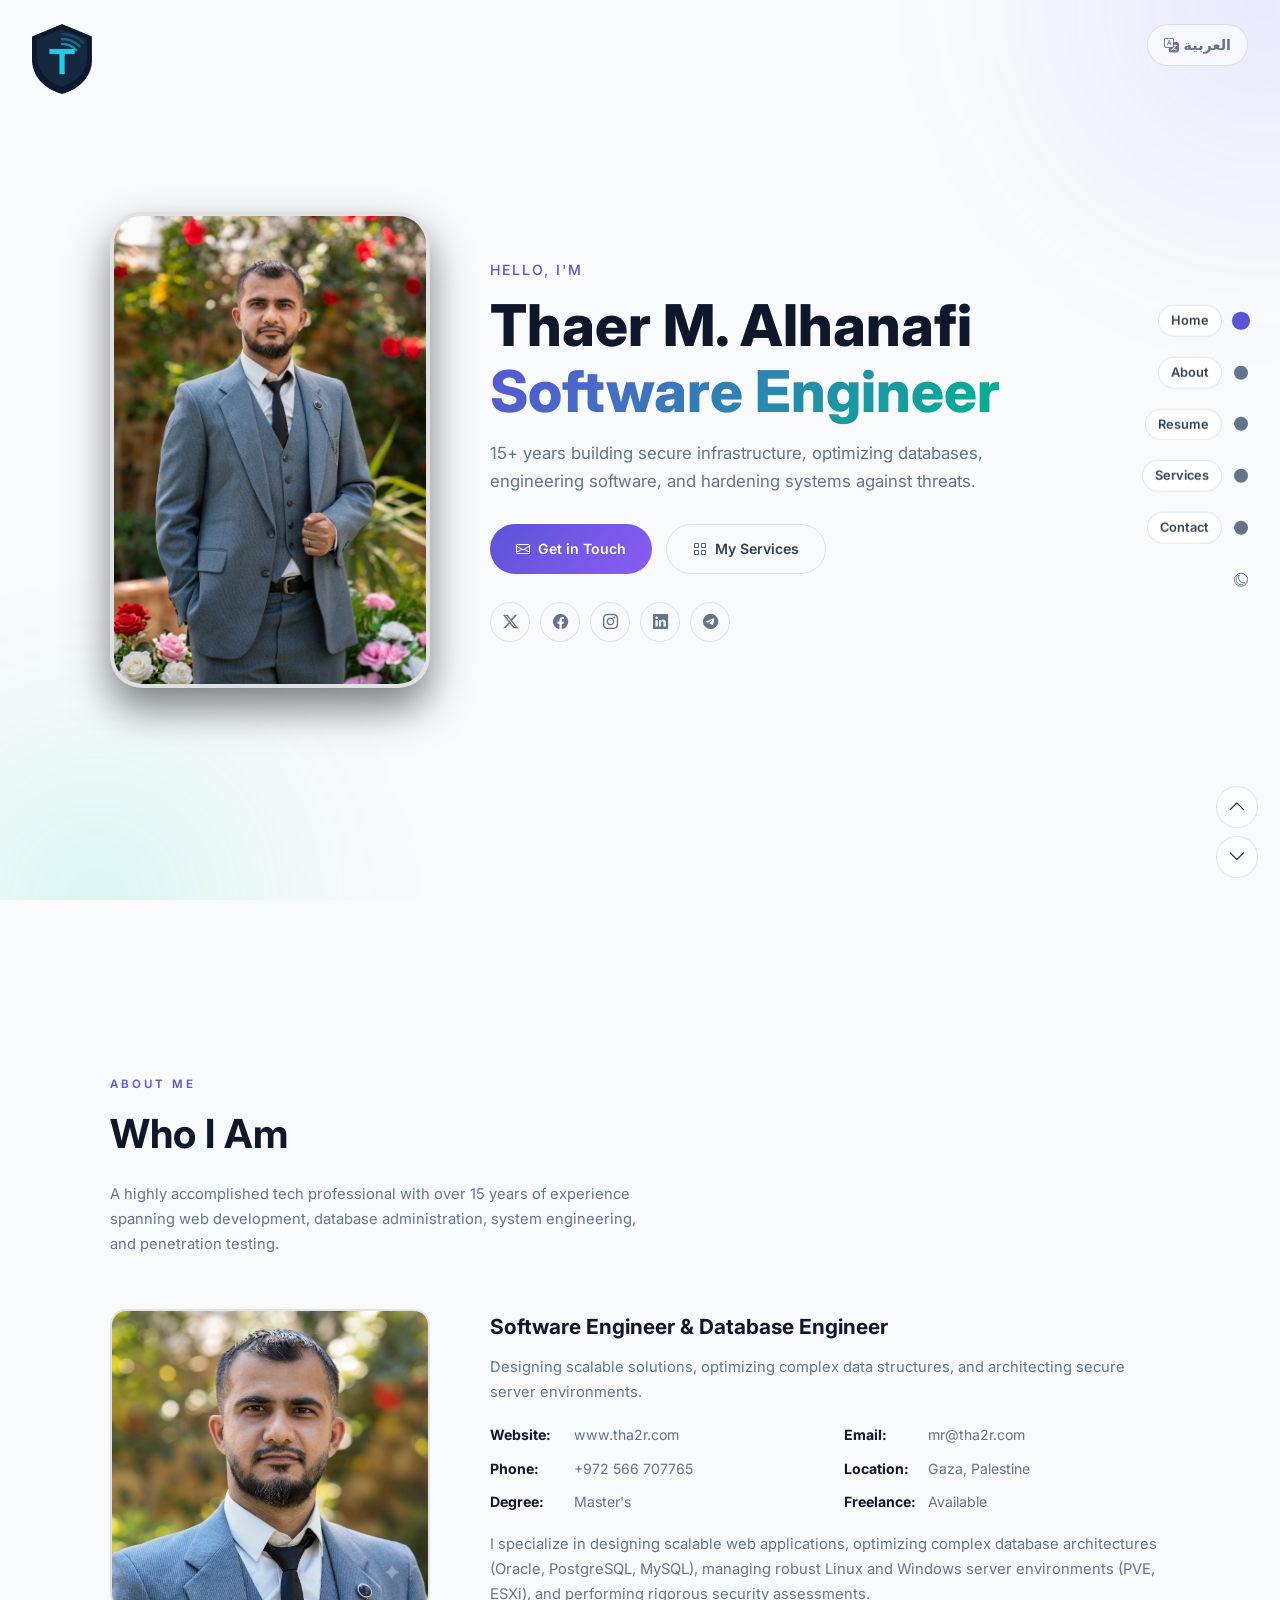
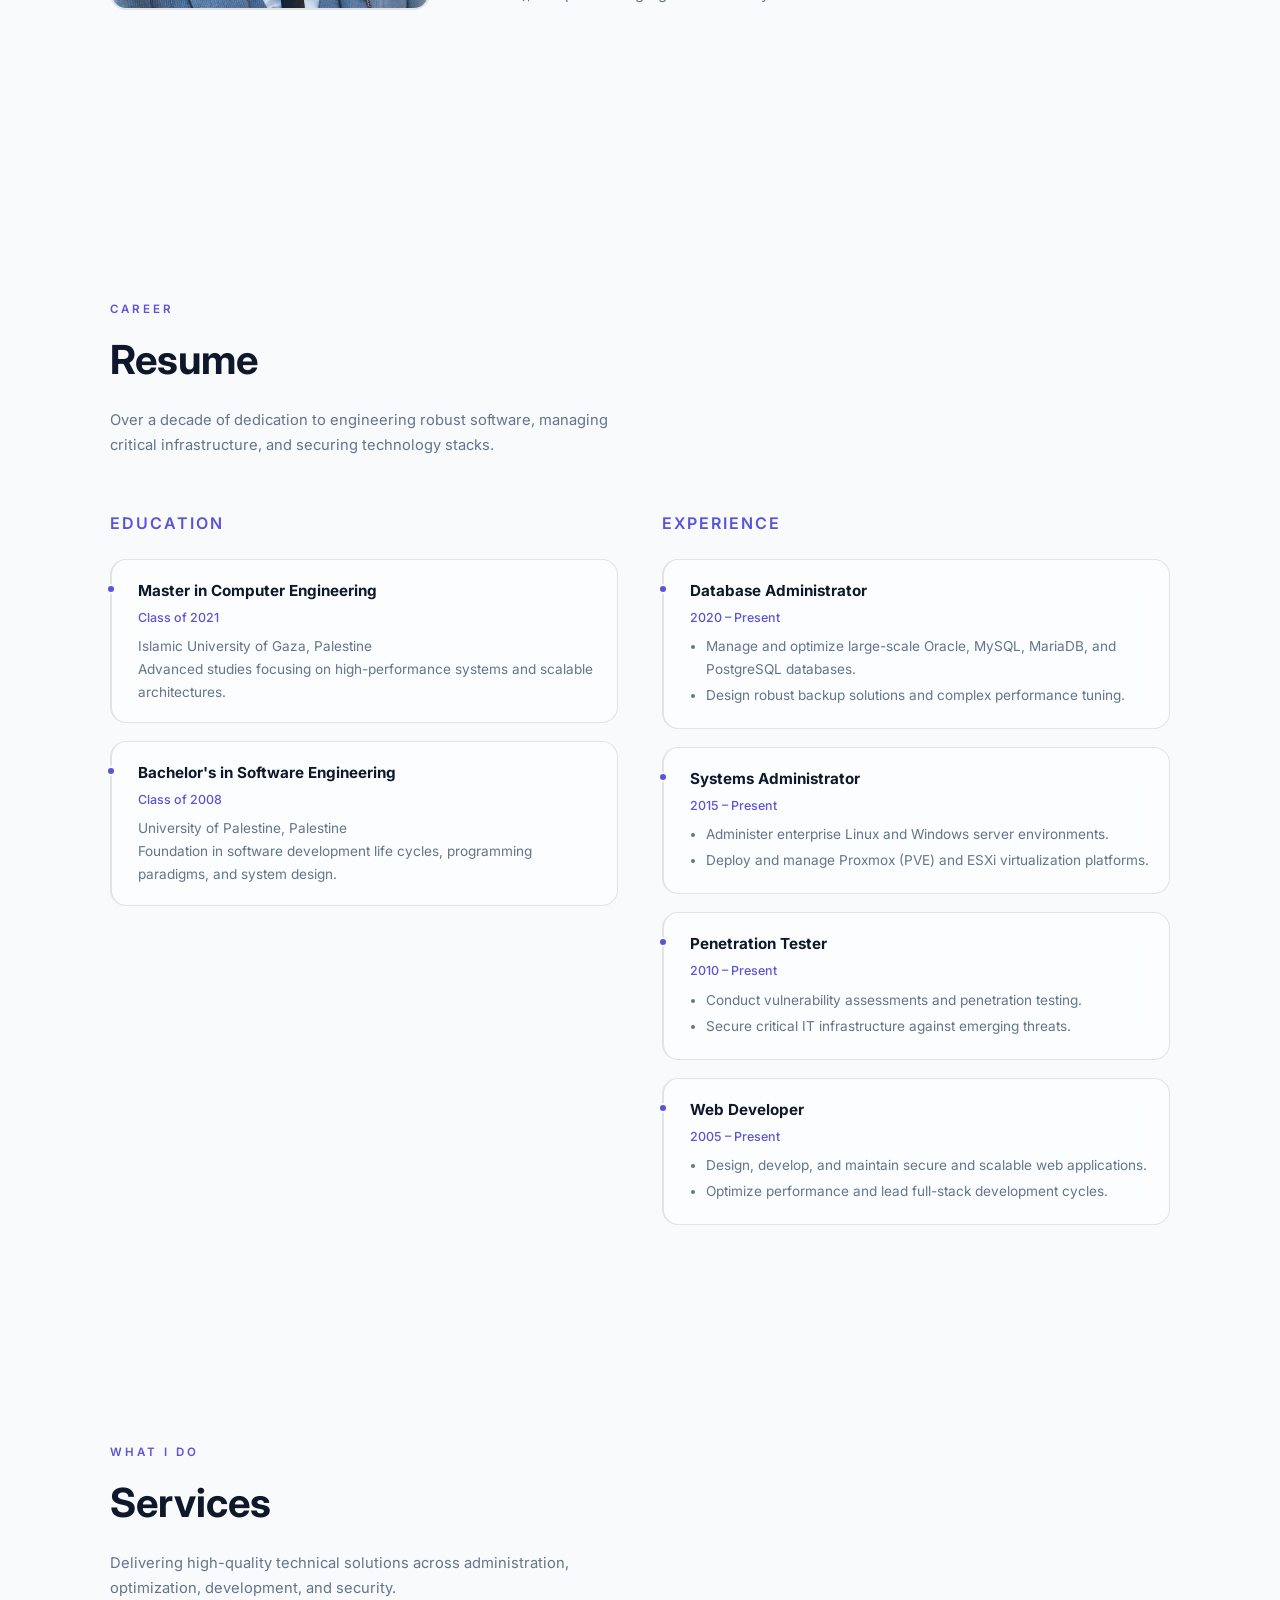
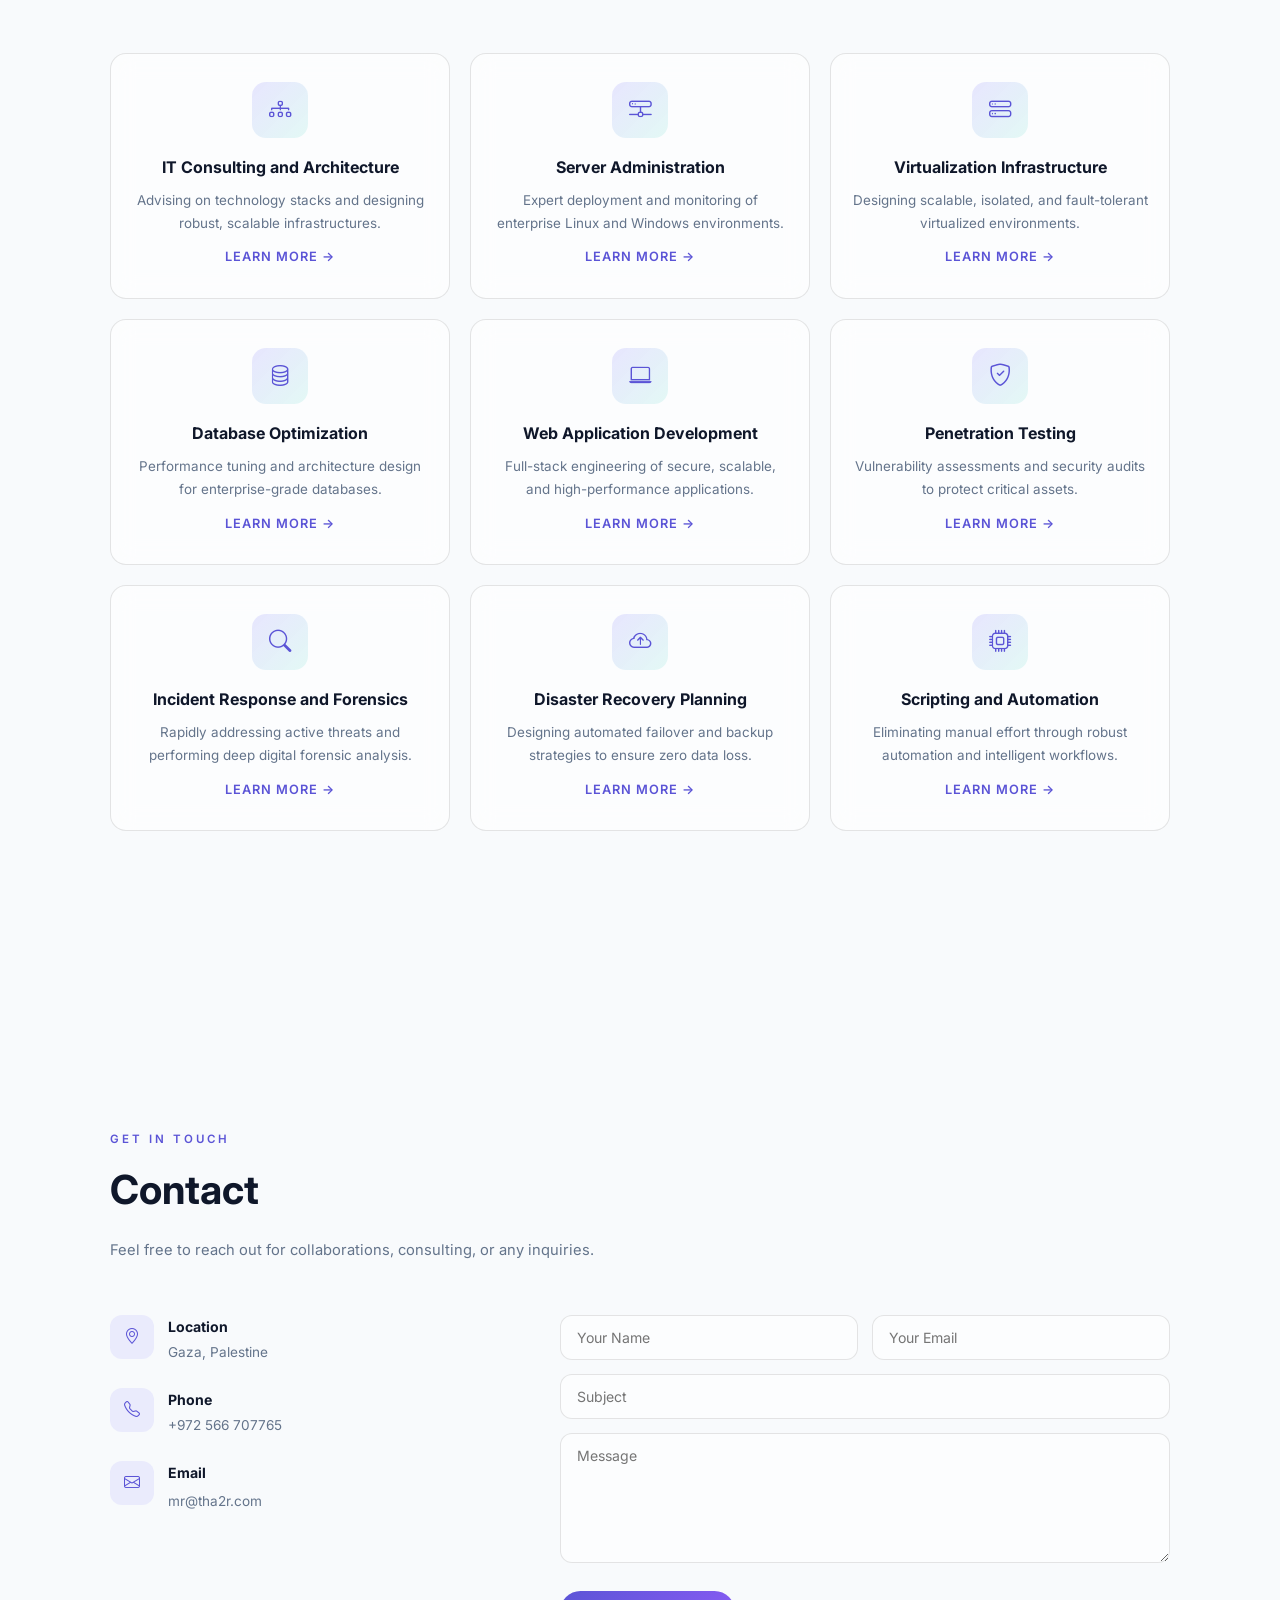
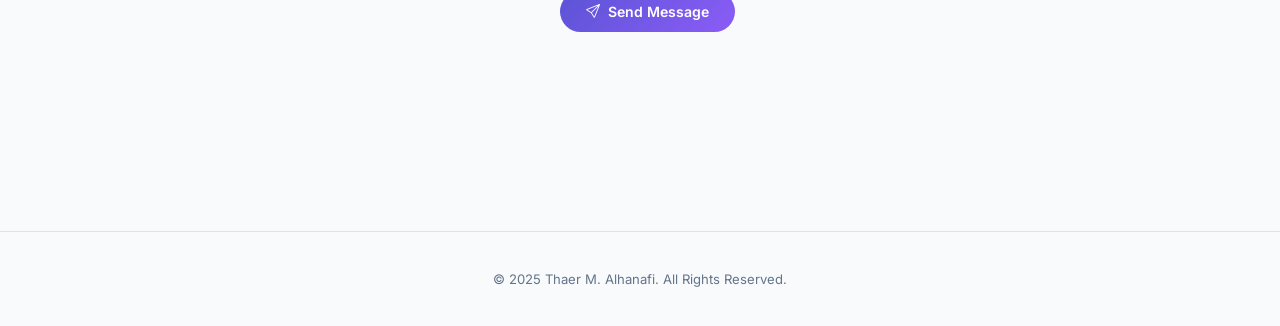
==== commit e77b91b5: "Refine services layout and top navigation UI" ====
--- a/index.html
+++ b/index.html
@@ -20,16 +20,17 @@
 <body>
 
   <a href="#hero" class="top-logo"><img src="assets/img/logo.png" alt="Thaer Alhanafi" width="60"></a>
+  <a href="home.html" class="top-lang" title="العربية"><i class="bi bi-translate"></i> العربية</a>
 
   <!-- ======= Dot Navigation ======= -->
   <nav class="dot-nav" id="dotNav">
     <ul>
       <li><a href="#hero" class="active"><span class="label">Home</span><span class="dot"></span></a></li>
       <li><a href="#about"><span class="label">About</span><span class="dot"></span></a></li>
-      <li><a href="#skills"><span class="label">Skills</span><span class="dot"></span></a></li>
       <li><a href="#resume"><span class="label">Resume</span><span class="dot"></span></a></li>
       <li><a href="#services"><span class="label">Services</span><span class="dot"></span></a></li>
       <li><a href="#contact"><span class="label">Contact</span><span class="dot"></span></a></li>
+
       <li><a href="javascript:void(0)" id="themeToggle"><span class="label">Theme</span><span class="dot theme-dot"><i
               class="bi bi-moon"
               style="font-size:10px; display:flex; align-items:center; justify-content:center; height:100%;"></i></span></a>
@@ -62,6 +63,7 @@
               <a href="https://facebook.com/tha2r"><i class="bi bi-facebook"></i></a>
               <a href="https://instagram.com/mrtha2r"><i class="bi bi-instagram"></i></a>
               <a href="https://linkedin.com/in/tha2r"><i class="bi bi-linkedin"></i></a>
+              <a href="https://t.me/tha2r"><i class="bi bi-telegram"></i></a>
             </div>
           </div>
         </div>
@@ -101,72 +103,6 @@
       </div>
     </section>
 
-    <!-- Skills -->
-    <section class="section" id="skills">
-      <div class="container">
-        <div class="section-header reveal">
-          <p class="section-label">Expertise</p>
-          <h2 class="section-title">Technical Skills</h2>
-          <p class="section-sub">A versatile technical skillset spanning development, administration, and security.</p>
-        </div>
-        <div class="skills-grid reveal">
-          <div class="glass skill-item" data-modal="modal-skill-sysadmin">
-            <div class="skill-header"><span>Systems Administration</span><em>95%</em></div>
-            <div class="skill-bar">
-              <div class="skill-fill" data-width="95"></div>
-            </div>
-          </div>
-          <div class="glass skill-item" data-modal="modal-skill-virtualization">
-            <div class="skill-header"><span>Virtualization (PVE, ESXi)</span><em>95%</em></div>
-            <div class="skill-bar">
-              <div class="skill-fill" data-width="95"></div>
-            </div>
-          </div>
-          <div class="glass skill-item" data-modal="modal-skill-php">
-            <div class="skill-header"><span>PHP & Web Development</span><em>95%</em></div>
-            <div class="skill-bar">
-              <div class="skill-fill" data-width="95"></div>
-            </div>
-          </div>
-          <div class="glass skill-item" data-modal="modal-skill-pentest">
-            <div class="skill-header"><span>Penetration Testing</span><em>85%</em></div>
-            <div class="skill-bar">
-              <div class="skill-fill" data-width="85"></div>
-            </div>
-          </div>
-          <div class="glass skill-item" data-modal="modal-skill-db">
-            <div class="skill-header"><span>Database Administration </span><em>95%</em></div>
-            <div class="skill-bar">
-              <div class="skill-fill" data-width="95"></div>
-            </div>
-          </div>
-          <div class="glass skill-item" data-modal="modal-skill-ir">
-            <div class="skill-header"><span>Incident Response & Forensics</span><em>85%</em></div>
-            <div class="skill-bar">
-              <div class="skill-fill" data-width="85"></div>
-            </div>
-          </div>
-          <div class="glass skill-item" data-modal="modal-skill-scripting">
-            <div class="skill-header"><span>Scripting & Automation</span><em>90%</em></div>
-            <div class="skill-bar">
-              <div class="skill-fill" data-width="90"></div>
-            </div>
-          </div>
-          <div class="glass skill-item" data-modal="modal-skill-architecture">
-            <div class="skill-header"><span>System Architecture & Design</span><em>90%</em></div>
-            <div class="skill-bar">
-              <div class="skill-fill" data-width="90"></div>
-            </div>
-          </div>
-          <div class="glass skill-item" data-modal="modal-skill-dr">
-            <div class="skill-header"><span>Disaster Recovery</span><em>90%</em></div>
-            <div class="skill-bar">
-              <div class="skill-fill" data-width="90"></div>
-            </div>
-          </div>
-        </div>
-      </div>
-    </section>
 
     <!-- Resume -->
     <section class="section" id="resume">
@@ -242,40 +178,58 @@
             development, and security.</p>
         </div>
         <div class="services-grid reveal">
-          <div class="glass service-card" data-modal="modal-consulting">
-            <div class="service-icon"><i class="bi bi-lightbulb"></i></div>
-            <h3>IT Consulting</h3>
-            <p>Advising on tech stack, scalable architecture, and security compliance.</p>
+          <div class="glass service-card" data-modal="modal-architecture">
+            <div class="service-icon"><i class="bi bi-diagram-3"></i></div>
+            <h3>IT Consulting and Architecture</h3>
+            <p>Advising on technology stacks and designing robust, scalable infrastructures.</p>
             <span class="more-link">Learn More →</span>
           </div>
           <div class="glass service-card" data-modal="modal-server">
             <div class="service-icon"><i class="bi bi-hdd-network"></i></div>
             <h3>Server Administration</h3>
-            <p>Expert deployment and monitoring of Linux & Windows server environments.</p>
+            <p>Expert deployment and monitoring of enterprise Linux and Windows environments.</p>
+            <span class="more-link">Learn More →</span>
+          </div>
+          <div class="glass service-card" data-modal="modal-virtualization">
+            <div class="service-icon"><i class="bi bi-hdd-stack"></i></div>
+            <h3>Virtualization Infrastructure</h3>
+            <p>Designing scalable, isolated, and fault-tolerant virtualized environments.</p>
             <span class="more-link">Learn More →</span>
           </div>
           <div class="glass service-card" data-modal="modal-db">
             <div class="service-icon"><i class="bi bi-database"></i></div>
             <h3>Database Optimization</h3>
-            <p>Performance tuning and architecture design for enterprise databases.</p>
-            <span class="more-link">Learn More →</span>
-          </div>
-          <div class="glass service-card" data-modal="modal-dr">
-            <div class="service-icon"><i class="bi bi-cloud-arrow-up"></i></div>
-            <h3>Disaster Recovery</h3>
-            <p>Designing off-site backups, failover environments, and zero-data-loss solutions.</p>
+            <p>Performance tuning and architecture design for enterprise-grade databases.</p>
+            <span class="more-link">Learn More →</span>
+          </div>
+          <div class="glass service-card" data-modal="modal-web">
+            <div class="service-icon"><i class="bi bi-laptop"></i></div>
+            <h3>Web Application Development</h3>
+            <p>Full-stack engineering of secure, scalable, and high-performance applications.</p>
             <span class="more-link">Learn More →</span>
           </div>
           <div class="glass service-card" data-modal="modal-pentest">
             <div class="service-icon"><i class="bi bi-shield-check"></i></div>
             <h3>Penetration Testing</h3>
-            <p>Vulnerability assessments and security audits for applications and infrastructure.</p>
-            <span class="more-link">Learn More →</span>
-          </div>
-          <div class="glass service-card" data-modal="modal-web">
-            <div class="service-icon"><i class="bi bi-laptop"></i></div>
-            <h3>Web App Development</h3>
-            <p>Full-stack development of secure, scalable web applications.</p>
+            <p>Vulnerability assessments and security audits to protect critical assets.</p>
+            <span class="more-link">Learn More →</span>
+          </div>
+          <div class="glass service-card" data-modal="modal-ir">
+            <div class="service-icon"><i class="bi bi-search"></i></div>
+            <h3>Incident Response and Forensics</h3>
+            <p>Rapidly addressing active threats and performing deep digital forensic analysis.</p>
+            <span class="more-link">Learn More →</span>
+          </div>
+          <div class="glass service-card" data-modal="modal-dr">
+            <div class="service-icon"><i class="bi bi-cloud-arrow-up"></i></div>
+            <h3>Disaster Recovery Planning</h3>
+            <p>Designing automated failover and backup strategies to ensure zero data loss.</p>
+            <span class="more-link">Learn More →</span>
+          </div>
+          <div class="glass service-card" data-modal="modal-scripting">
+            <div class="service-icon"><i class="bi bi-cpu"></i></div>
+            <h3>Scripting and Automation</h3>
+            <p>Eliminating manual effort through robust automation and intelligent workflows.</p>
             <span class="more-link">Learn More →</span>
           </div>
         </div>
@@ -336,20 +290,59 @@
   </div>
 
   <!-- ======= Service Modals ======= -->
+  <div class="modal-overlay" id="modal-architecture">
+    <div class="modal-box">
+      <button class="modal-close" aria-label="Close"><i class="bi bi-x-lg"></i></button>
+      <div class="modal-icon"><i class="bi bi-diagram-3"></i></div>
+      <h2>IT Consulting and Architecture</h2>
+      <p>Advising leadership on technology decisions and designing robust, scalable infrastructures for high-demand,
+        secure applications.</p>
+      <ul>
+        <li><i class="bi bi-check-circle-fill"></i> Technology Stack Selection & Modernization</li>
+        <li><i class="bi bi-check-circle-fill"></i> Architecture Scalability & Microservices</li>
+        <li><i class="bi bi-check-circle-fill"></i> Security Compliance and Policy Review</li>
+        <li><i class="bi bi-check-circle-fill"></i> Network Segmentation & Zero-Trust Design</li>
+        <li><i class="bi bi-check-circle-fill"></i> Cost Optimization for Infrastructure</li>
+        <li><i class="bi bi-check-circle-fill"></i> Technical Leadership & Consulting</li>
+      </ul>
+      <div class="modal-cta"><a href="#contact" class="btn-primary" onclick="closeAllModals()"><i
+            class="bi bi-envelope"></i> Discuss Your Project</a></div>
+    </div>
+  </div>
+
   <div class="modal-overlay" id="modal-server">
     <div class="modal-box">
       <button class="modal-close" aria-label="Close"><i class="bi bi-x-lg"></i></button>
       <div class="modal-icon"><i class="bi bi-hdd-network"></i></div>
       <h2>Server Administration</h2>
-      <p>Expert deployment, management, and monitoring of Linux and Windows server environments including virtualization
-        platforms like Proxmox and ESXi.</p>
+      <p>Expert deployment, management, and monitoring of enterprise Linux and Windows server environments.</p>
       <ul>
         <li><i class="bi bi-check-circle-fill"></i> Linux & Windows Server Management</li>
-        <li><i class="bi bi-check-circle-fill"></i> Proxmox VE & VMware ESXi Virtualization</li>
-        <li><i class="bi bi-check-circle-fill"></i> Network Configuration & Firewall Hardening</li>
-        <li><i class="bi bi-check-circle-fill"></i> Automated Monitoring & Alerting</li>
-        <li><i class="bi bi-check-circle-fill"></i> Backup & Disaster Recovery Planning</li>
-        <li><i class="bi bi-check-circle-fill"></i> High Availability & Load Balancing</li>
+        <li><i class="bi bi-check-circle-fill"></i> Automated Monitoring & Alerting Systems</li>
+        <li><i class="bi bi-check-circle-fill"></i> Network Configuration & Routing</li>
+        <li><i class="bi bi-check-circle-fill"></i> Server Security & Firewall Hardening</li>
+        <li><i class="bi bi-check-circle-fill"></i> Resource Allocation & Performance Tuning</li>
+        <li><i class="bi bi-check-circle-fill"></i> Patch Management and System Updates</li>
+      </ul>
+      <div class="modal-cta"><a href="#contact" class="btn-primary" onclick="closeAllModals()"><i
+            class="bi bi-envelope"></i> Discuss Your Project</a></div>
+    </div>
+  </div>
+
+  <div class="modal-overlay" id="modal-virtualization">
+    <div class="modal-box">
+      <button class="modal-close" aria-label="Close"><i class="bi bi-x-lg"></i></button>
+      <div class="modal-icon"><i class="bi bi-hdd-stack"></i></div>
+      <h2>Virtualization Infrastructure</h2>
+      <p>Designing scalable, isolated, and fault-tolerant virtualized environments using industry-leading hypervisors.
+      </p>
+      <ul>
+        <li><i class="bi bi-check-circle-fill"></i> Proxmox Virtual Environment Architecture</li>
+        <li><i class="bi bi-check-circle-fill"></i> VMware ESXi Deployment and Management</li>
+        <li><i class="bi bi-check-circle-fill"></i> High Availability (HA) Cluster Setup</li>
+        <li><i class="bi bi-check-circle-fill"></i> Storage Area Networks & Distributed Storage</li>
+        <li><i class="bi bi-check-circle-fill"></i> Automated Virtual Machine Snapshots</li>
+        <li><i class="bi bi-check-circle-fill"></i> Resource Migration & Capacity Planning</li>
       </ul>
       <div class="modal-cta"><a href="#contact" class="btn-primary" onclick="closeAllModals()"><i
             class="bi bi-envelope"></i> Discuss Your Project</a></div>
@@ -361,15 +354,14 @@
       <button class="modal-close" aria-label="Close"><i class="bi bi-x-lg"></i></button>
       <div class="modal-icon"><i class="bi bi-database"></i></div>
       <h2>Database Optimization</h2>
-      <p>Comprehensive management, performance tuning, and architecture design for Oracle, PostgreSQL, MySQL, and
-        MariaDB databases at any scale.</p>
+      <p>Comprehensive management, performance tuning, and architecture design for databases at any scale.</p>
       <ul>
         <li><i class="bi bi-check-circle-fill"></i> Oracle, PostgreSQL, MySQL, MariaDB Administration</li>
         <li><i class="bi bi-check-circle-fill"></i> High Availability & Replication Setup</li>
         <li><i class="bi bi-check-circle-fill"></i> Performance Tuning & Query Optimization</li>
         <li><i class="bi bi-check-circle-fill"></i> Data Integrity & Security Hardening</li>
         <li><i class="bi bi-check-circle-fill"></i> Migration & Schema Architecture Design</li>
-        <li><i class="bi bi-check-circle-fill"></i> Redis Caching Strategy</li>
+        <li><i class="bi bi-check-circle-fill"></i> In-Memory Caching Strategy with Redis</li>
       </ul>
       <div class="modal-cta"><a href="#contact" class="btn-primary" onclick="closeAllModals()"><i
             class="bi bi-envelope"></i> Discuss Your Project</a></div>
@@ -380,7 +372,7 @@
     <div class="modal-box">
       <button class="modal-close" aria-label="Close"><i class="bi bi-x-lg"></i></button>
       <div class="modal-icon"><i class="bi bi-laptop"></i></div>
-      <h2>Web App Development</h2>
+      <h2>Web Application Development</h2>
       <p>Full-stack development of secure, scalable, and high-performance web applications tailored to your business
         needs.</p>
       <ul>
@@ -389,7 +381,7 @@
         <li><i class="bi bi-check-circle-fill"></i> Responsive & Accessible UI/UX</li>
         <li><i class="bi bi-check-circle-fill"></i> Real-Time Applications & WebSockets</li>
         <li><i class="bi bi-check-circle-fill"></i> Performance Optimization & Caching</li>
-        <li><i class="bi bi-check-circle-fill"></i> CI/CD Pipeline Configuration</li>
+        <li><i class="bi bi-check-circle-fill"></i> Continuous Integration and Deployment</li>
       </ul>
       <div class="modal-cta"><a href="#contact" class="btn-primary" onclick="closeAllModals()"><i
             class="bi bi-envelope"></i> Discuss Your Project</a></div>
@@ -409,201 +401,65 @@
         <li><i class="bi bi-check-circle-fill"></i> Social Engineering Assessments</li>
         <li><i class="bi bi-check-circle-fill"></i> Detailed Vulnerability Reporting</li>
         <li><i class="bi bi-check-circle-fill"></i> Remediation Guidance & Retesting</li>
-        <li><i class="bi bi-check-circle-fill"></i> Compliance & Security Policy Review</li>
-      </ul>
-      <div class="modal-cta"><a href="#contact" class="btn-primary" onclick="closeAllModals()"><i
-            class="bi bi-envelope"></i> Discuss Your Project</a></div>
-    </div>
-  </div>
-
-  <div class="modal-overlay" id="modal-dr">
-    <div class="modal-box">
-      <button class="modal-close" aria-label="Close"><i class="bi bi-x-lg"></i></button>
-      <div class="modal-icon"><i class="bi bi-cloud-arrow-up"></i></div>
-      <h2>Disaster Recovery & Business Continuity</h2>
-      <p>Bulletproofing your company's data and uptime by designing robust, automated failover solutions to ensure zero
-        data loss.</p>
-      <ul>
-        <li><i class="bi bi-check-circle-fill"></i> Automated Off-Site Backup Strategies</li>
-        <li><i class="bi bi-check-circle-fill"></i> High-Availability Clusters & Failover</li>
-        <li><i class="bi bi-check-circle-fill"></i> Data Redundancy Planning</li>
-        <li><i class="bi bi-check-circle-fill"></i> Recovery Time Objective (RTO) Optimization</li>
-        <li><i class="bi bi-check-circle-fill"></i> Regular Disaster Drill Testing</li>
-        <li><i class="bi bi-check-circle-fill"></i> Incident Response Planning</li>
-      </ul>
-      <div class="modal-cta"><a href="#contact" class="btn-primary" onclick="closeAllModals()"><i
-            class="bi bi-envelope"></i> Discuss Your Project</a></div>
-    </div>
-  </div>
-
-  <div class="modal-overlay" id="modal-consulting">
-    <div class="modal-box">
-      <button class="modal-close" aria-label="Close"><i class="bi bi-x-lg"></i></button>
-      <div class="modal-icon"><i class="bi bi-lightbulb"></i></div>
-      <h2>IT Consulting & Technical Strategy</h2>
-      <p>Advising leadership on technology decisions, scalable architecture design, and achieving rigorous security
-        compliance.</p>
-      <ul>
-        <li><i class="bi bi-check-circle-fill"></i> Technology Stack Selection</li>
-        <li><i class="bi bi-check-circle-fill"></i> Architecture Scalability Reviews</li>
-        <li><i class="bi bi-check-circle-fill"></i> Security Compliance (ISO, PCI-DSS)</li>
-        <li><i class="bi bi-check-circle-fill"></i> System Modernization Roadmaps</li>
-        <li><i class="bi bi-check-circle-fill"></i> Cost Optimization for Infrastructure</li>
-        <li><i class="bi bi-check-circle-fill"></i> Technical Leadership & Fractional CTO</li>
-      </ul>
-      <div class="modal-cta"><a href="#contact" class="btn-primary" onclick="closeAllModals()"><i
-            class="bi bi-envelope"></i> Discuss Your Project</a></div>
-    </div>
-  </div>
-
-  <!-- Skills Modals -->
-  <div class="modal-overlay" id="modal-skill-sysadmin">
-    <div class="modal-box">
-      <button class="modal-close" aria-label="Close"><i class="bi bi-x-lg"></i></button>
-      <div class="modal-icon"><i class="bi bi-terminal"></i></div>
-      <h2>Systems Administration</h2>
-      <p>15+ years of managing high-availability environments across enterprise organizations.</p>
-      <ul>
-        <li><i class="bi bi-check-circle-fill"></i> Advanced Linux & Windows Server Management</li>
-        <li><i class="bi bi-check-circle-fill"></i> Performance Tuning & Resource Optimization</li>
-        <li><i class="bi bi-check-circle-fill"></i> Secure Configuration & Hardening</li>
-        <li><i class="bi bi-check-circle-fill"></i> Deep Troubleshooting & Log Analysis</li>
-      </ul>
-      <div class="modal-cta"><a href="#contact" class="btn-primary" onclick="closeAllModals()"><i
-            class="bi bi-envelope"></i> Discuss Your Project</a></div>
-    </div>
-  </div>
-
-  <div class="modal-overlay" id="modal-skill-virtualization">
-    <div class="modal-box">
-      <button class="modal-close" aria-label="Close"><i class="bi bi-x-lg"></i></button>
-      <div class="modal-icon"><i class="bi bi-hdd-stack"></i></div>
-      <h2>Virtualization (PVE, ESXi)</h2>
-      <p>Designing scalable, isolated, and fault-tolerant virtualized infrastructures.</p>
-      <ul>
-        <li><i class="bi bi-check-circle-fill"></i> Proxmox VE & VMware ESXi Architecture</li>
-        <li><i class="bi bi-check-circle-fill"></i> High Availability (HA) Cluster Setup</li>
-        <li><i class="bi bi-check-circle-fill"></i> Storage Area Networks & Distributed Storage</li>
-        <li><i class="bi bi-check-circle-fill"></i> Automated Backup & Snapshot Management</li>
-      </ul>
-      <div class="modal-cta"><a href="#contact" class="btn-primary" onclick="closeAllModals()"><i
-            class="bi bi-envelope"></i> Discuss Your Project</a></div>
-    </div>
-  </div>
-
-  <div class="modal-overlay" id="modal-skill-php">
-    <div class="modal-box">
-      <button class="modal-close" aria-label="Close"><i class="bi bi-x-lg"></i></button>
-      <div class="modal-icon"><i class="bi bi-code-slash"></i></div>
-      <h2>PHP & Web Development</h2>
-      <p>Building secure, scalable, and complex full-stack web applications from the ground up.</p>
-      <ul>
-        <li><i class="bi bi-check-circle-fill"></i> Secure Coding Practices & Vulnerability Prevention</li>
-        <li><i class="bi bi-check-circle-fill"></i> Custom MVC Architecture & API Development</li>
-        <li><i class="bi bi-check-circle-fill"></i> Responsive UI/UX Implementation</li>
-        <li><i class="bi bi-check-circle-fill"></i> Complex Business Logic Integration</li>
-      </ul>
-      <div class="modal-cta"><a href="#contact" class="btn-primary" onclick="closeAllModals()"><i
-            class="bi bi-envelope"></i> Discuss Your Project</a></div>
-    </div>
-  </div>
-
-  <div class="modal-overlay" id="modal-skill-pentest">
-    <div class="modal-box">
-      <button class="modal-close" aria-label="Close"><i class="bi bi-x-lg"></i></button>
-      <div class="modal-icon"><i class="bi bi-shield-lock"></i></div>
-      <h2>Penetration Testing</h2>
-      <p>Proactively identifying and exploiting vulnerabilities before attackers can leverage them.</p>
-      <ul>
-        <li><i class="bi bi-check-circle-fill"></i> Web Application Penetration Testing (OWASP)</li>
-        <li><i class="bi bi-check-circle-fill"></i> Network & Infrastructure Auditing</li>
-        <li><i class="bi bi-check-circle-fill"></i> Privilege Escalation & Exploit Crafting</li>
-        <li><i class="bi bi-check-circle-fill"></i> Detailed Reporting & Remediation Guidance</li>
-      </ul>
-      <div class="modal-cta"><a href="#contact" class="btn-primary" onclick="closeAllModals()"><i
-            class="bi bi-envelope"></i> Discuss Your Project</a></div>
-    </div>
-  </div>
-
-  <div class="modal-overlay" id="modal-skill-db">
-    <div class="modal-box">
-      <button class="modal-close" aria-label="Close"><i class="bi bi-x-lg"></i></button>
-      <div class="modal-icon"><i class="bi bi-database-check"></i></div>
-      <h2>Database Administration</h2>
-      <p>Architecting and optimizing enterprise-grade database solutions to ensure data integrity and speed.</p>
-      <ul>
-        <li><i class="bi bi-check-circle-fill"></i> Oracle, MySQL, MariaDB, & PostgreSQL</li>
-        <li><i class="bi bi-check-circle-fill"></i> Redis In-Memory Caching & Performance Tuning</li>
-        <li><i class="bi bi-check-circle-fill"></i> Complex Query Optimization & Indexing</li>
-        <li><i class="bi bi-check-circle-fill"></i> Replication, Clustering, & Data Recovery</li>
-      </ul>
-      <div class="modal-cta"><a href="#contact" class="btn-primary" onclick="closeAllModals()"><i
-            class="bi bi-envelope"></i> Discuss Your Project</a></div>
-    </div>
-  </div>
-
-  <div class="modal-overlay" id="modal-skill-ir">
+        <li><i class="bi bi-check-circle-fill"></i> Wireless Network Security Assessment</li>
+      </ul>
+      <div class="modal-cta"><a href="#contact" class="btn-primary" onclick="closeAllModals()"><i
+            class="bi bi-envelope"></i> Discuss Your Project</a></div>
+    </div>
+  </div>
+
+  <div class="modal-overlay" id="modal-ir">
     <div class="modal-box">
       <button class="modal-close" aria-label="Close"><i class="bi bi-x-lg"></i></button>
       <div class="modal-icon"><i class="bi bi-search"></i></div>
-      <h2>Incident Response & Forensics</h2>
+      <h2>Incident Response and Forensics</h2>
       <p>Rapidly addressing active threats and performing deep forensic analysis on compromised systems.</p>
       <ul>
         <li><i class="bi bi-check-circle-fill"></i> Threat Hunting & Malware Analysis</li>
         <li><i class="bi bi-check-circle-fill"></i> Intrusion Detection & Log Auditing</li>
         <li><i class="bi bi-check-circle-fill"></i> Post-Breach Containment & Eradication</li>
         <li><i class="bi bi-check-circle-fill"></i> Digital Forensics & Attack Vector Tracing</li>
-      </ul>
-      <div class="modal-cta"><a href="#contact" class="btn-primary" onclick="closeAllModals()"><i
-            class="bi bi-envelope"></i> Discuss Your Project</a></div>
-    </div>
-  </div>
-
-  <div class="modal-overlay" id="modal-skill-scripting">
+        <li><i class="bi bi-check-circle-fill"></i> Network Traffic Analysis</li>
+        <li><i class="bi bi-check-circle-fill"></i> Reverse Engineering of Malicious Payloads</li>
+      </ul>
+      <div class="modal-cta"><a href="#contact" class="btn-primary" onclick="closeAllModals()"><i
+            class="bi bi-envelope"></i> Discuss Your Project</a></div>
+    </div>
+  </div>
+
+  <div class="modal-overlay" id="modal-dr">
+    <div class="modal-box">
+      <button class="modal-close" aria-label="Close"><i class="bi bi-x-lg"></i></button>
+      <div class="modal-icon"><i class="bi bi-cloud-arrow-up"></i></div>
+      <h2>Disaster Recovery Planning</h2>
+      <p>Bulletproofing your company's data and uptime by designing robust, automated failover solutions to ensure zero
+        data loss.</p>
+      <ul>
+        <li><i class="bi bi-check-circle-fill"></i> Automated Off-Site Backup Strategies</li>
+        <li><i class="bi bi-check-circle-fill"></i> High-Availability Clusters & Failover</li>
+        <li><i class="bi bi-check-circle-fill"></i> Data Redundancy and Replication</li>
+        <li><i class="bi bi-check-circle-fill"></i> Recovery Time Objective (RTO) Optimization</li>
+        <li><i class="bi bi-check-circle-fill"></i> Regular Disaster Drill Testing</li>
+        <li><i class="bi bi-check-circle-fill"></i> Business Continuity Strategy Development</li>
+      </ul>
+      <div class="modal-cta"><a href="#contact" class="btn-primary" onclick="closeAllModals()"><i
+            class="bi bi-envelope"></i> Discuss Your Project</a></div>
+    </div>
+  </div>
+
+  <div class="modal-overlay" id="modal-scripting">
     <div class="modal-box">
       <button class="modal-close" aria-label="Close"><i class="bi bi-x-lg"></i></button>
       <div class="modal-icon"><i class="bi bi-cpu"></i></div>
-      <h2>Scripting & Automation</h2>
+      <h2>Scripting and Automation</h2>
       <p>Eliminating manual effort through robust automation and intelligent script design.</p>
       <ul>
         <li><i class="bi bi-check-circle-fill"></i> Bash, Python, & System Shell Scripting</li>
         <li><i class="bi bi-check-circle-fill"></i> Automated Server Provisioning & Maintenance</li>
         <li><i class="bi bi-check-circle-fill"></i> Cron-based Monitoring & Self-Healing Tasks</li>
-        <li><i class="bi bi-check-circle-fill"></i> Custom Tooling for Penetration Testing</li>
-      </ul>
-      <div class="modal-cta"><a href="#contact" class="btn-primary" onclick="closeAllModals()"><i
-            class="bi bi-envelope"></i> Discuss Your Project</a></div>
-    </div>
-  </div>
-
-  <div class="modal-overlay" id="modal-skill-architecture">
-    <div class="modal-box">
-      <button class="modal-close" aria-label="Close"><i class="bi bi-x-lg"></i></button>
-      <div class="modal-icon"><i class="bi bi-diagram-3"></i></div>
-      <h2>System Architecture & Design</h2>
-      <p>Designing robust, scalable infrastructures tailored for high-demand, secure applications.</p>
-      <ul>
-        <li><i class="bi bi-check-circle-fill"></i> Network Segmentation & Zero-Trust Design</li>
-        <li><i class="bi bi-check-circle-fill"></i> High Availability & Load Balancing</li>
-        <li><i class="bi bi-check-circle-fill"></i> Scalable Microservices & Monolithic Structures</li>
-        <li><i class="bi bi-check-circle-fill"></i> Cost-to-Performance Optimization</li>
-      </ul>
-      <div class="modal-cta"><a href="#contact" class="btn-primary" onclick="closeAllModals()"><i
-            class="bi bi-envelope"></i> Discuss Your Project</a></div>
-    </div>
-  </div>
-
-  <div class="modal-overlay" id="modal-skill-dr">
-    <div class="modal-box">
-      <button class="modal-close" aria-label="Close"><i class="bi bi-x-lg"></i></button>
-      <div class="modal-icon"><i class="bi bi-cloud-arrow-up"></i></div>
-      <h2>Disaster Recovery</h2>
-      <p>Designing robust and automated strategies to protect critical data and guarantee business continuity.</p>
-      <ul>
-        <li><i class="bi bi-check-circle-fill"></i> Zero-Data-Loss Architecture</li>
-        <li><i class="bi bi-check-circle-fill"></i> Cross-Site Replication & Failover</li>
-        <li><i class="bi bi-check-circle-fill"></i> Automated Backup & Archiving</li>
-        <li><i class="bi bi-check-circle-fill"></i> RTO & RPO Optimization Strategies</li>
+        <li><i class="bi bi-check-circle-fill"></i> Custom Tooling for Security Operations</li>
+        <li><i class="bi bi-check-circle-fill"></i> Application Programming Interface Automation</li>
+        <li><i class="bi bi-check-circle-fill"></i> Configuration Management Development</li>
       </ul>
       <div class="modal-cta"><a href="#contact" class="btn-primary" onclick="closeAllModals()"><i
             class="bi bi-envelope"></i> Discuss Your Project</a></div>
--- a/assets/css/custom.css
+++ b/assets/css/custom.css
@@ -46,6 +46,18 @@
   font-size: 1.8rem; font-weight: 800; color: var(--bright);
   text-decoration: none;
 }
+.top-lang {
+  position: fixed; top: 24px; right: 32px; z-index: 1000;
+  font-size: 0.9rem; font-weight: 600; color: var(--dim);
+  text-decoration: none; transition: all .3s;
+  display: inline-flex; align-items: center; justify-content: center; gap: 6px;
+  padding: 8px 16px; border-radius: 50px;
+  background: var(--bg-glass); border: 1px solid var(--border);
+  backdrop-filter: blur(8px);
+}
+.top-lang:hover {
+  background: var(--accent); color: #fff; border-color: var(--accent);
+}
 .dot-nav {
   position: fixed; top: 50%; right: 32px; transform: translateY(-50%); z-index: 1000;
 }
@@ -344,3 +356,12 @@
   .info-grid { grid-template-columns: 1fr; }
   .modal-box { padding: 28px 20px; }
 }
+
+/* =================== RTL SUPPORT =================== */
+html[dir="rtl"] .top-logo { left: auto; right: 32px; }
+html[dir="rtl"] .top-lang { right: auto; left: 32px; }
+html[dir="rtl"] .dot-nav { right: auto; left: 20px; }
+html[dir="rtl"] .dot-nav a .label { right: auto; left: 36px; transform: translateX(-15px); }
+html[dir="rtl"] .dot-nav a:hover .label, html[dir="rtl"] .dot-nav a.active .label { transform: translateX(0); }
+html[dir="rtl"] .info-item strong { min-width: 120px; }
+html[dir="rtl"] .nav-arrows { right: auto; left: 22px; }
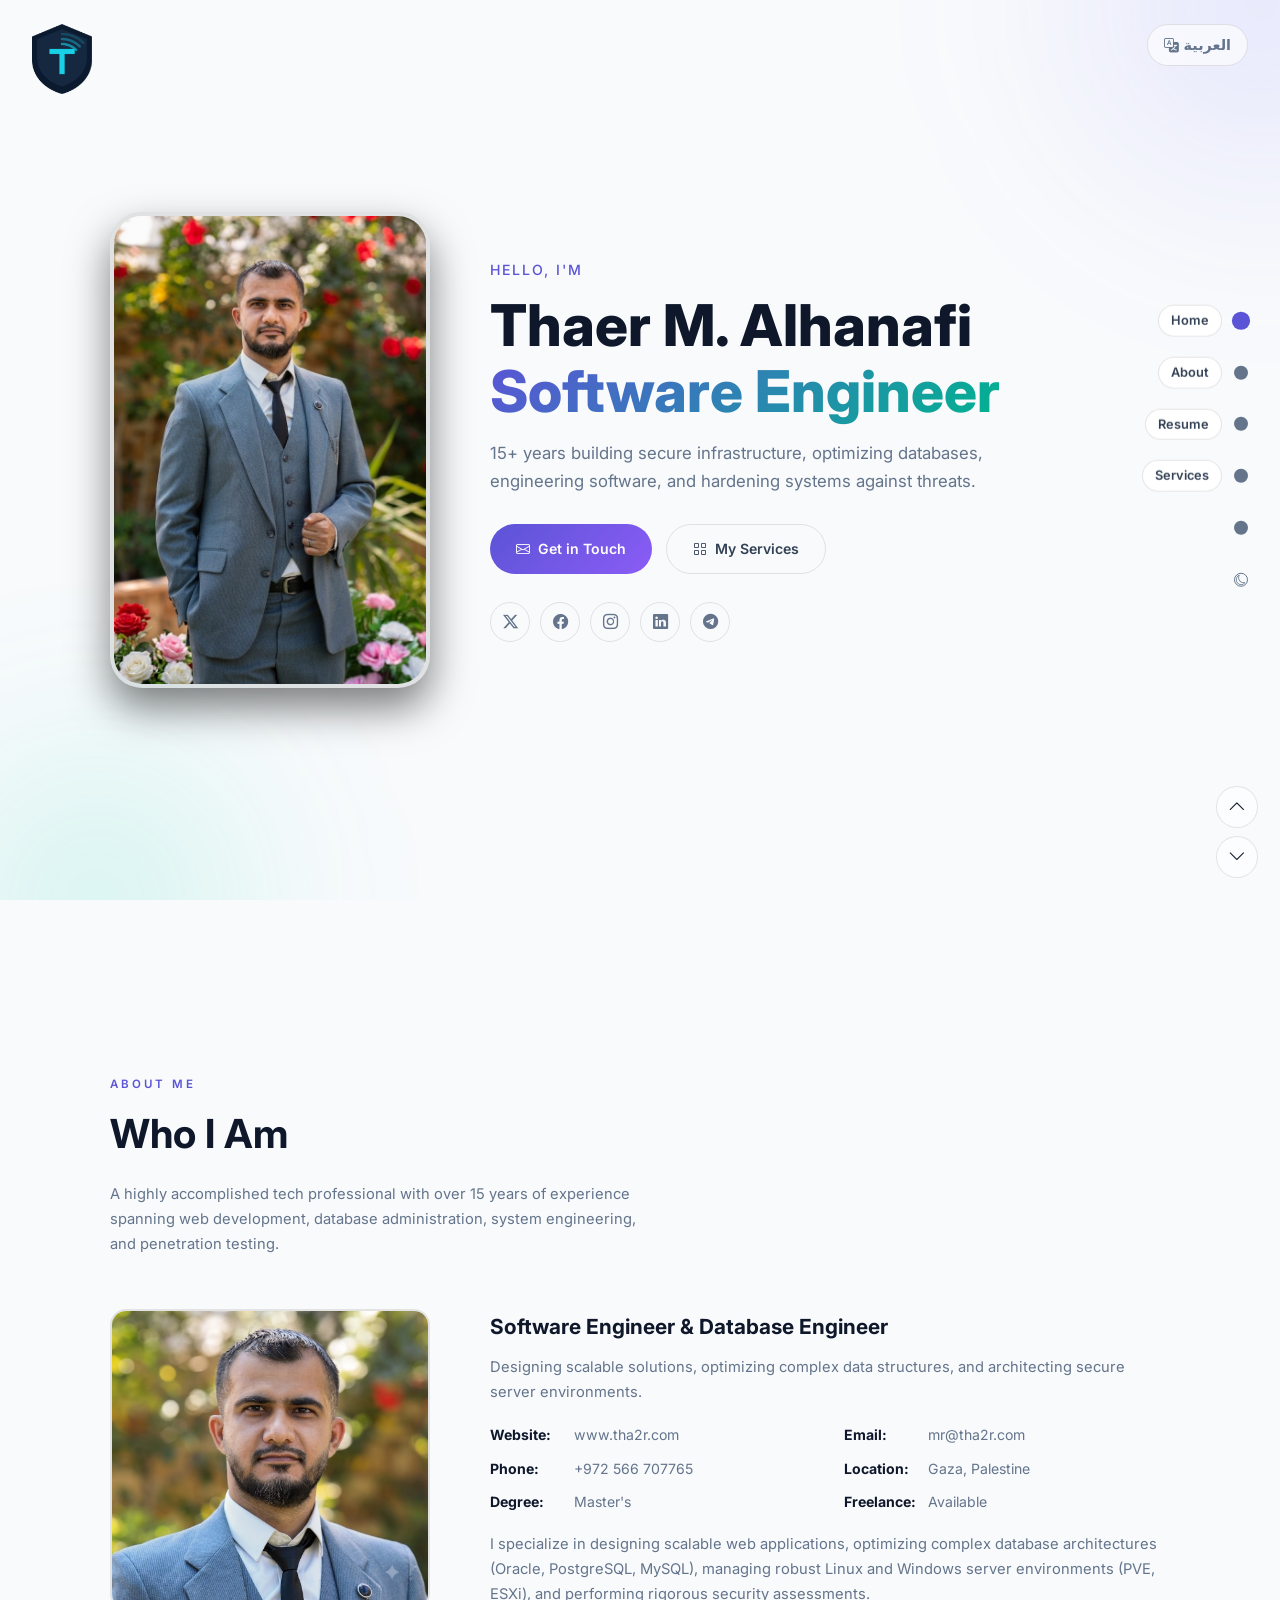
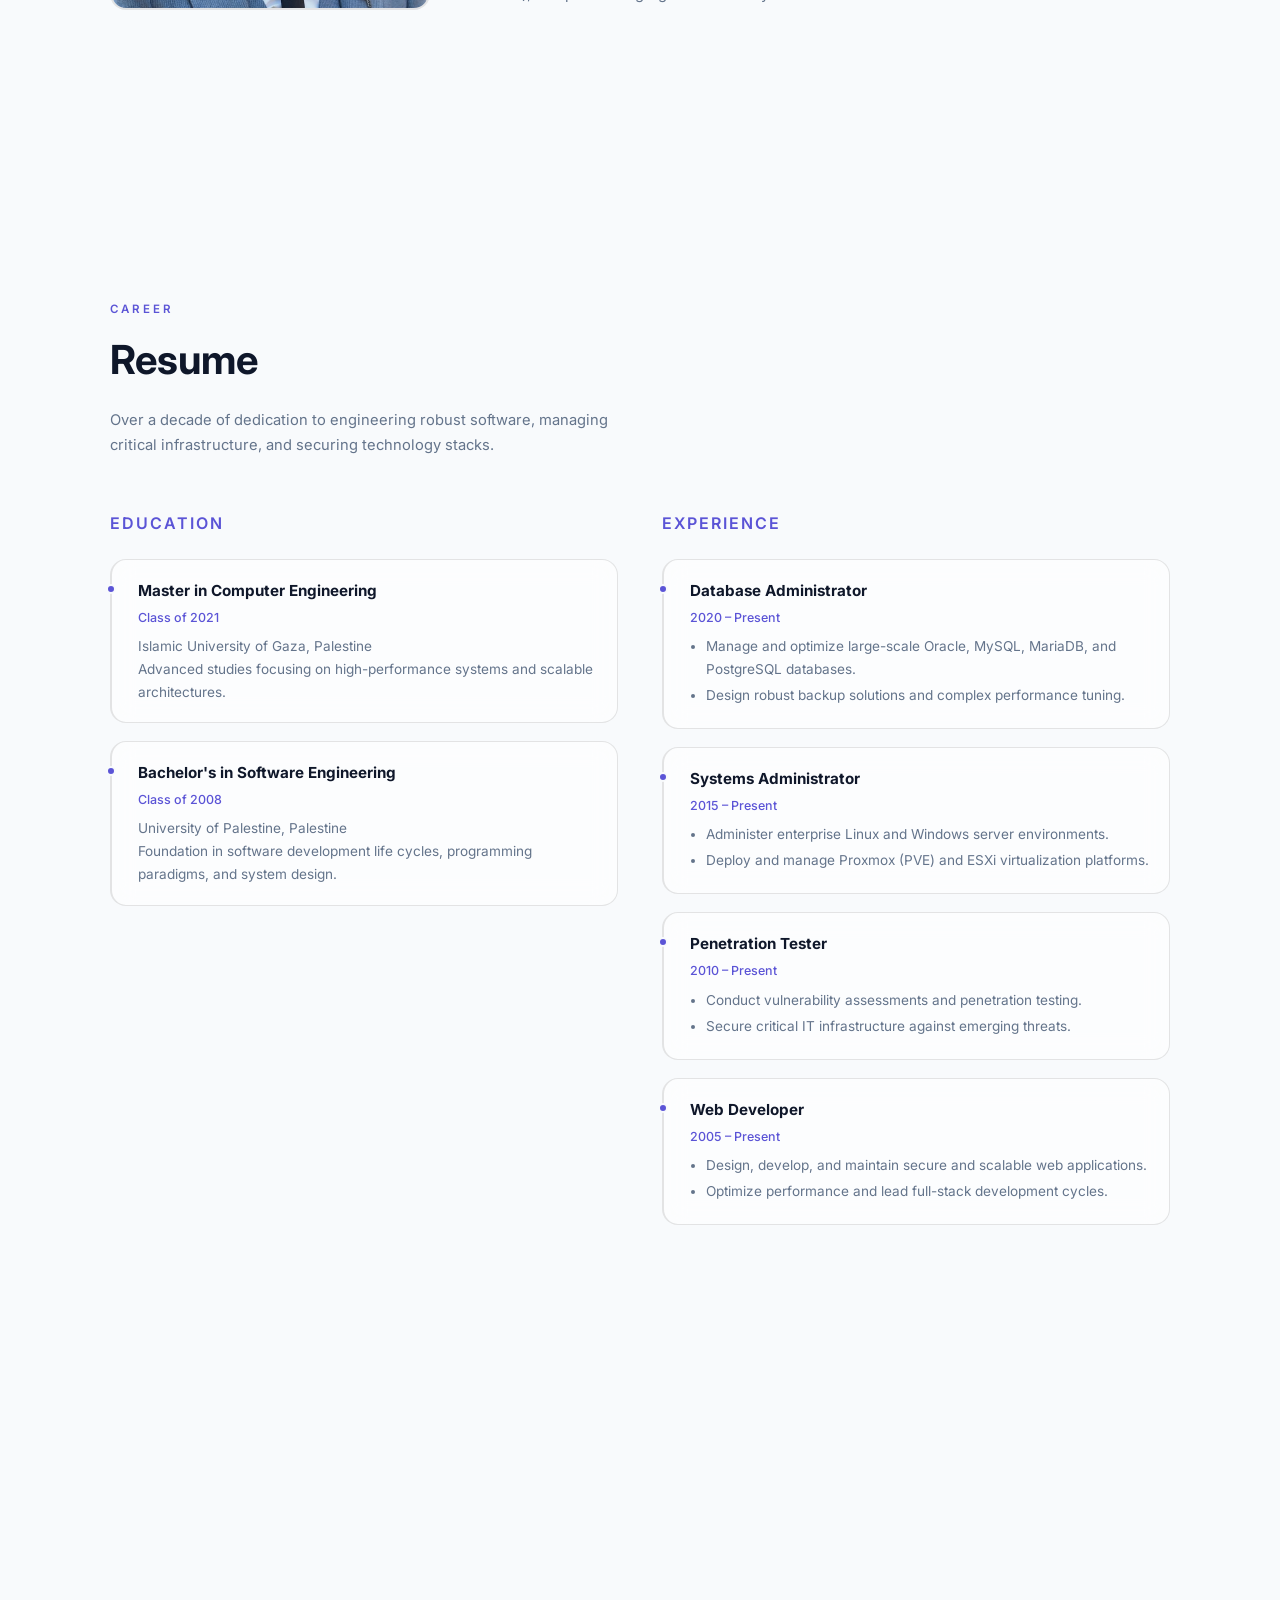
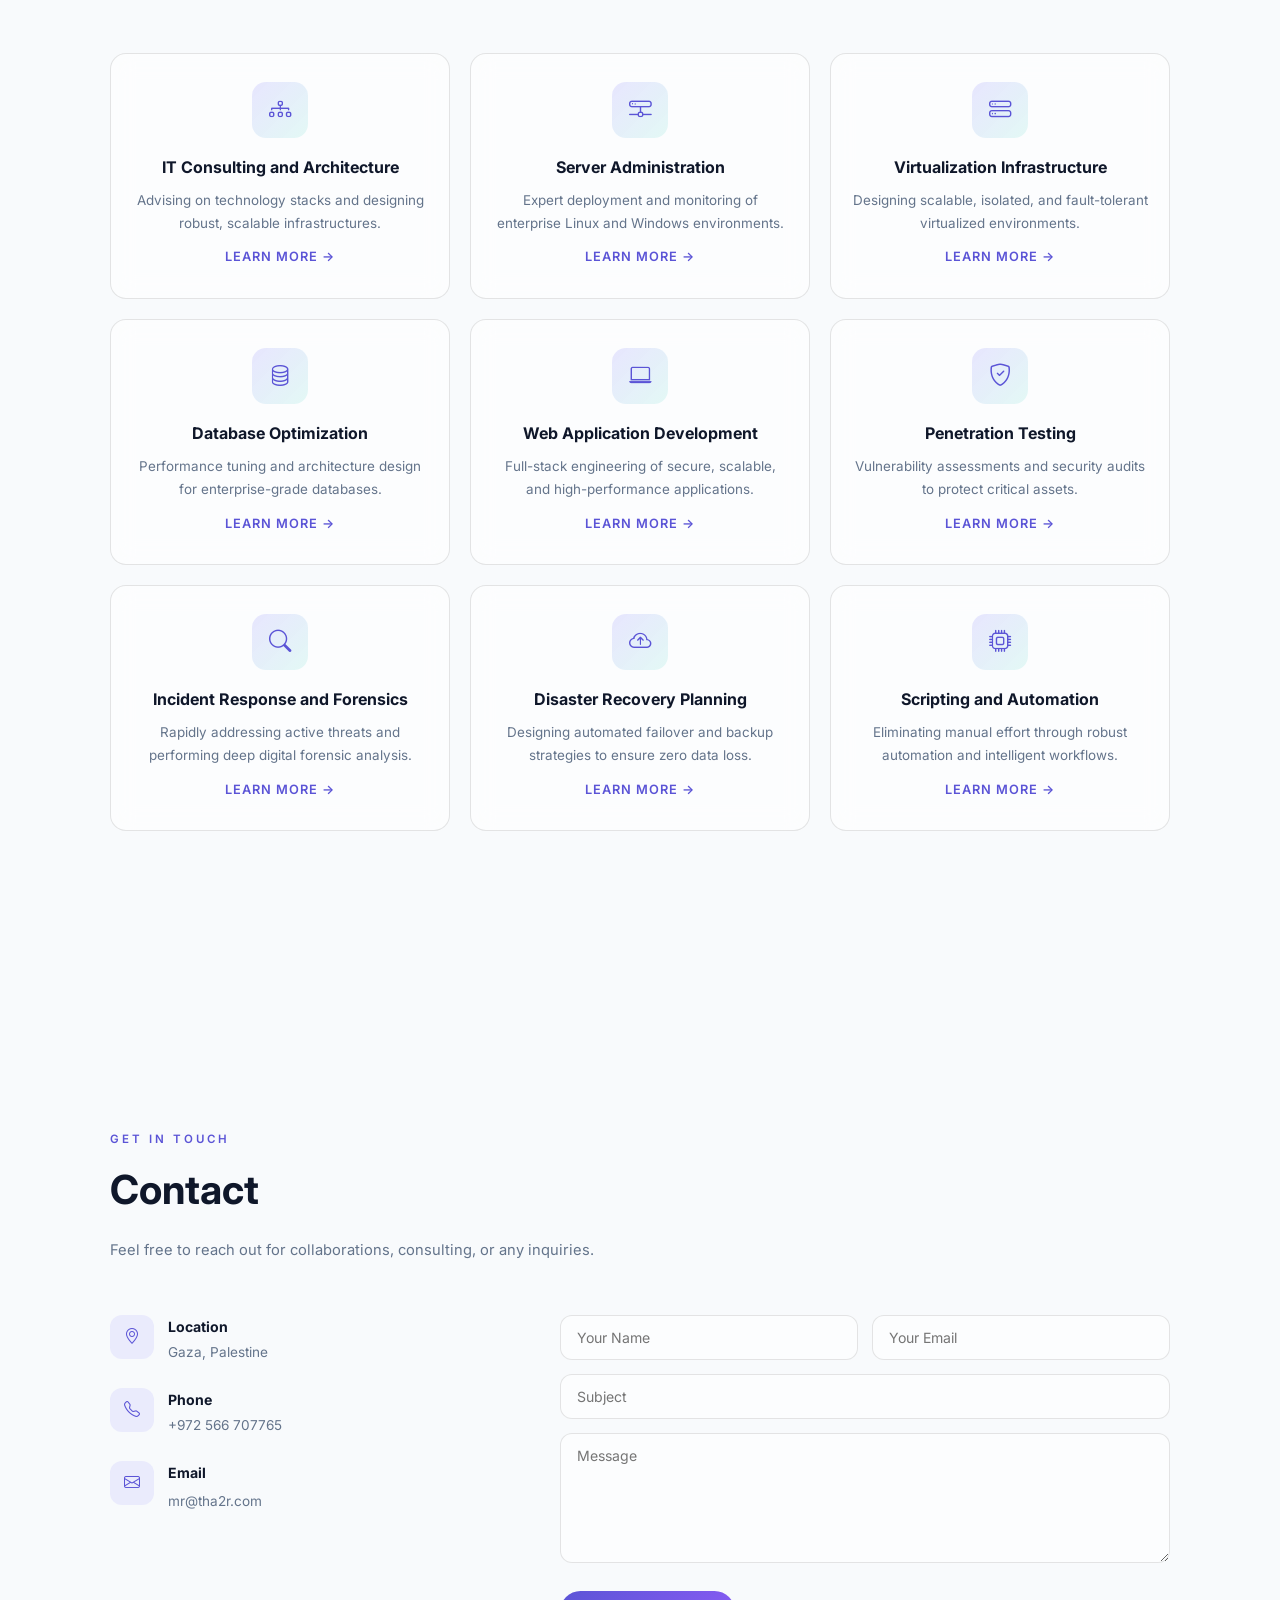
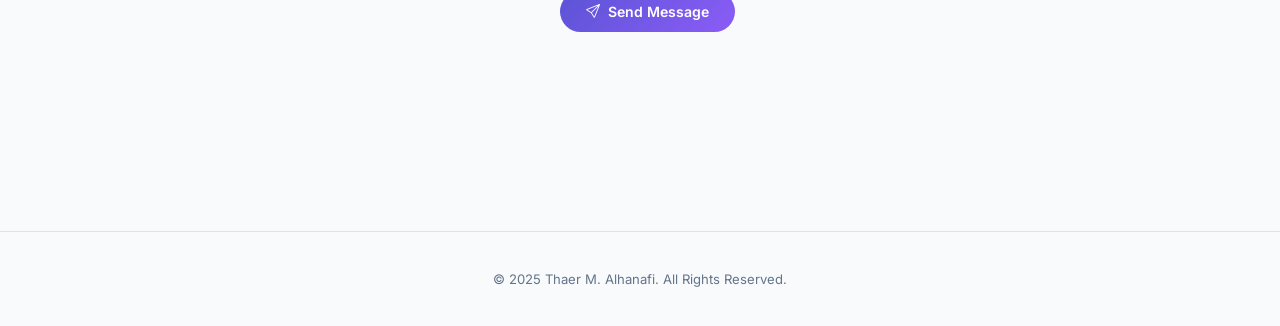
==== commit de78c2b3: "Update page titles" ====
--- a/index.html
+++ b/index.html
@@ -4,7 +4,7 @@
 <head>
   <meta charset="utf-8">
   <meta name="viewport" content="width=device-width, initial-scale=1.0">
-  <title>Thaer M. Alhanafi – Software Engineer & Security Specialist</title>
+  <title>Thaer M. Alhanafi</title>
   <meta name="description"
     content="Thaer Alhanafi – 15+ years in software engineering, database administration, server management, and penetration testing. Based in Palestine.">
   <link href="favicon.ico" rel="icon" type="image/x-icon">
